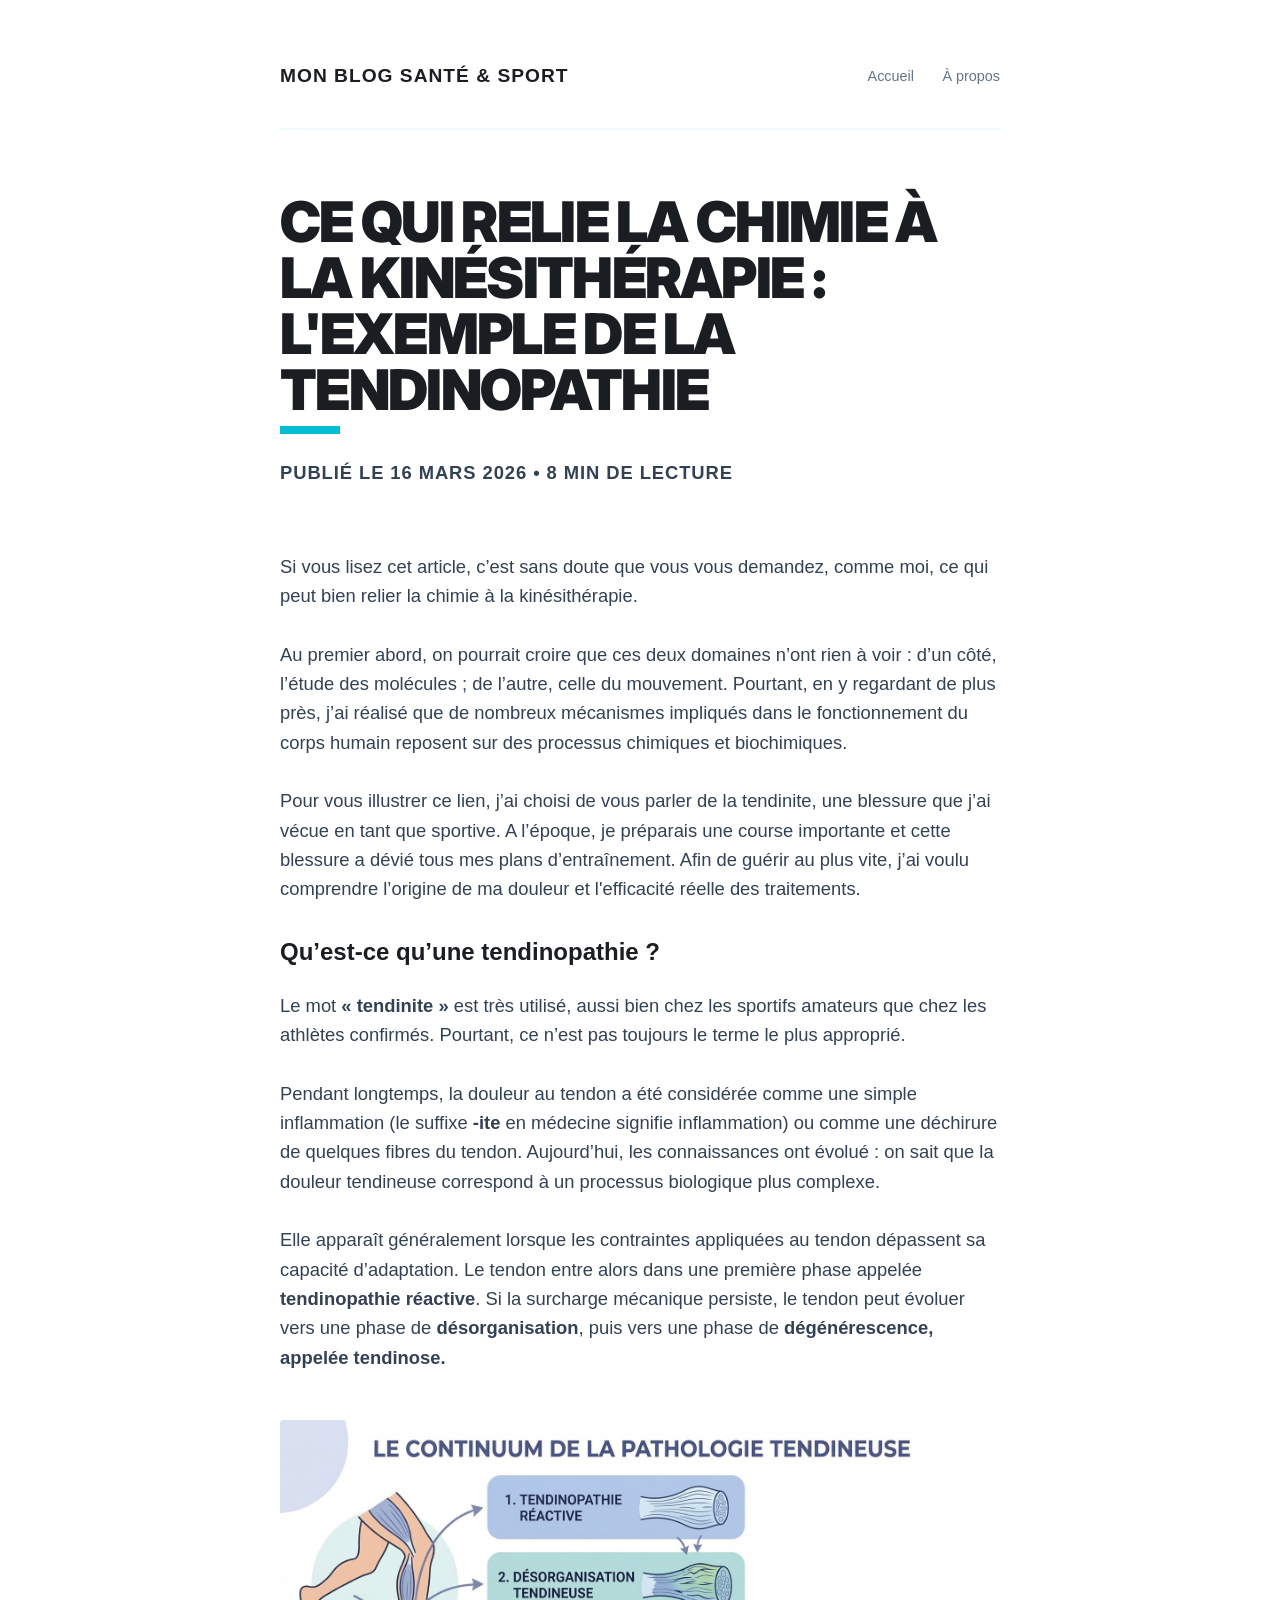
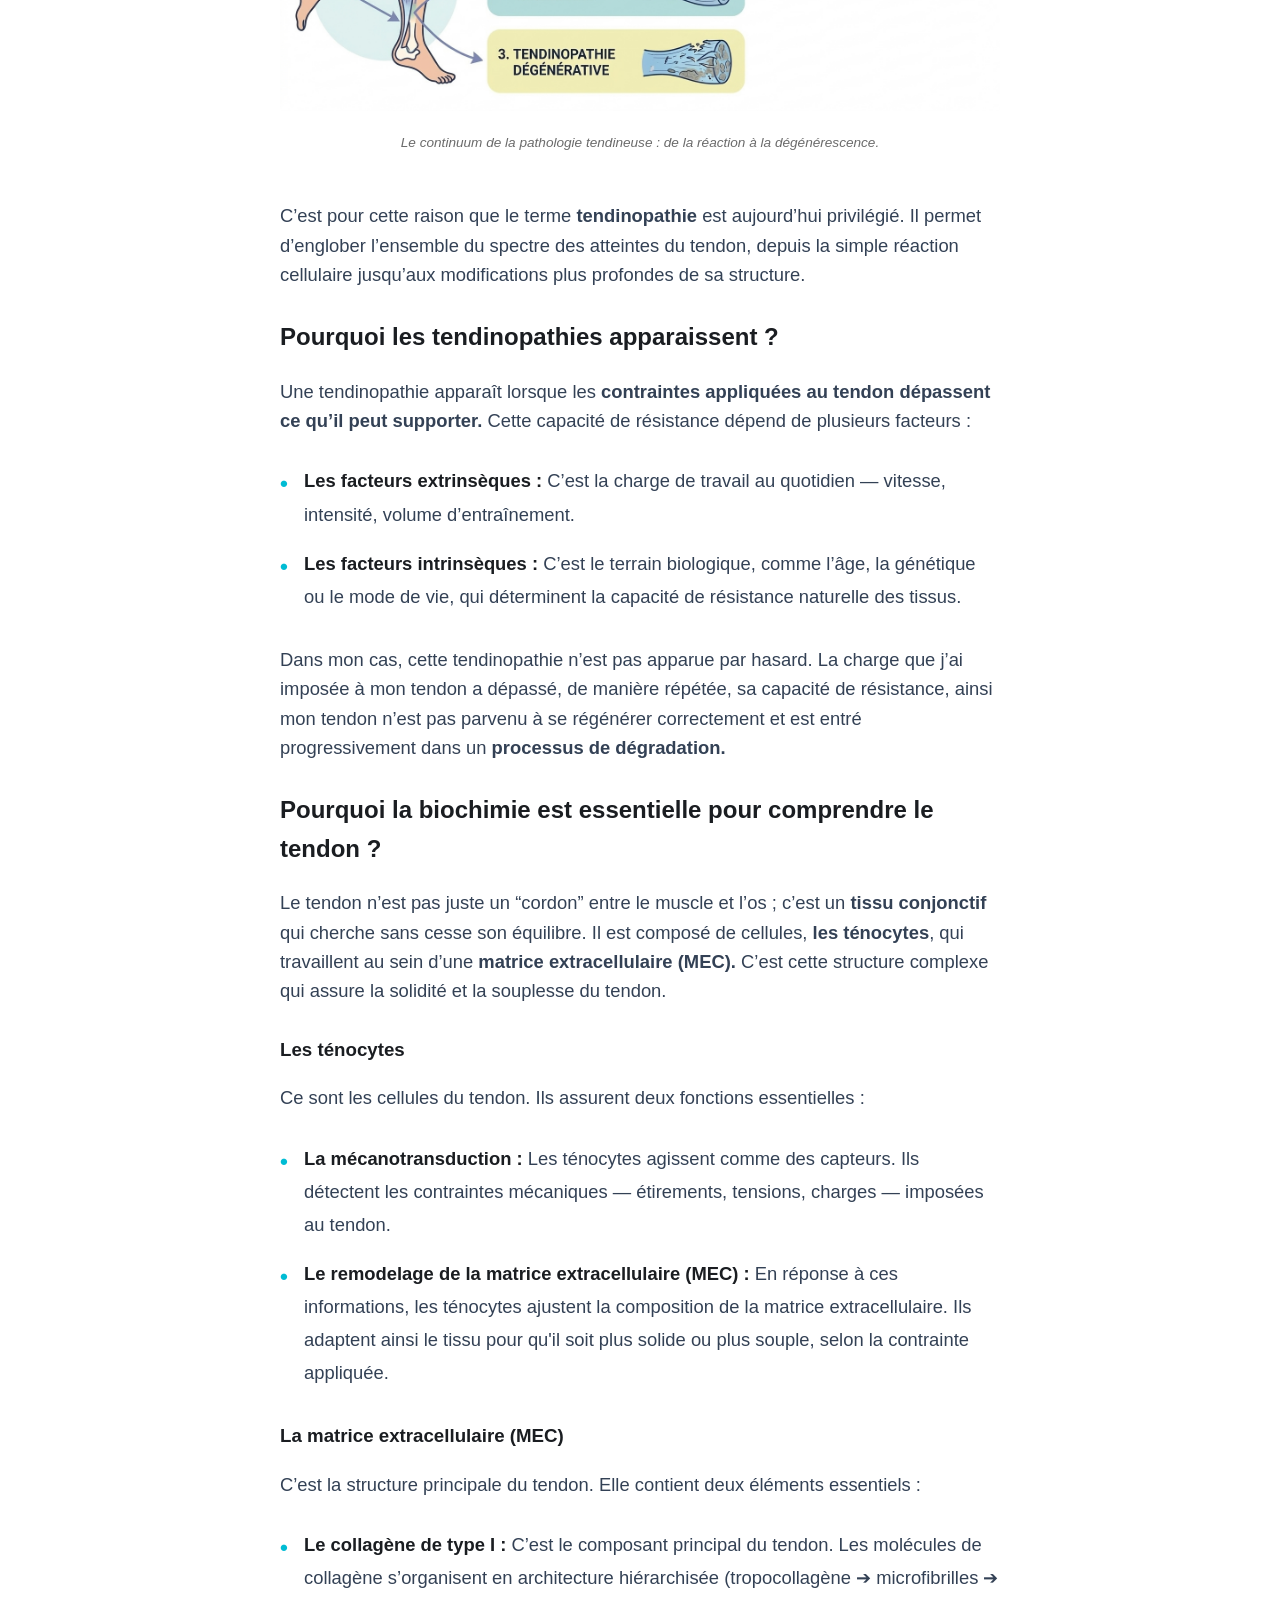
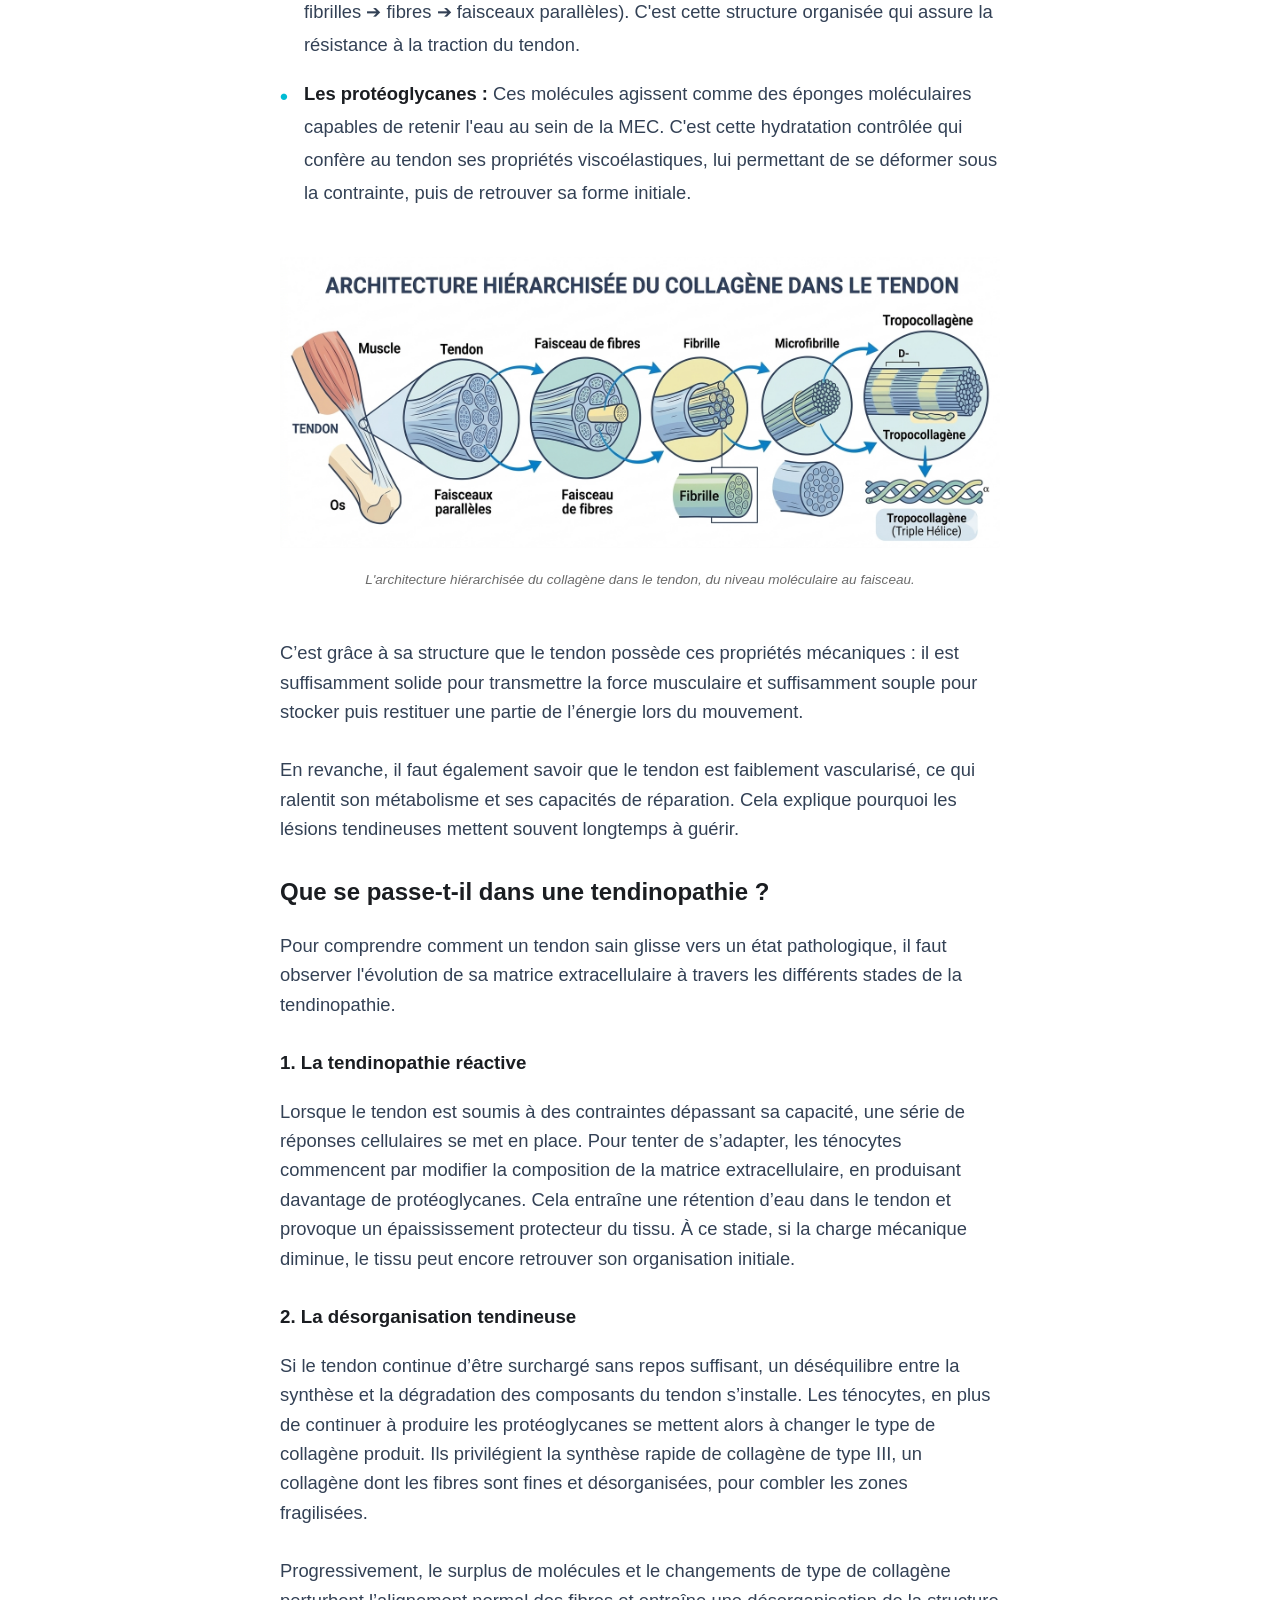
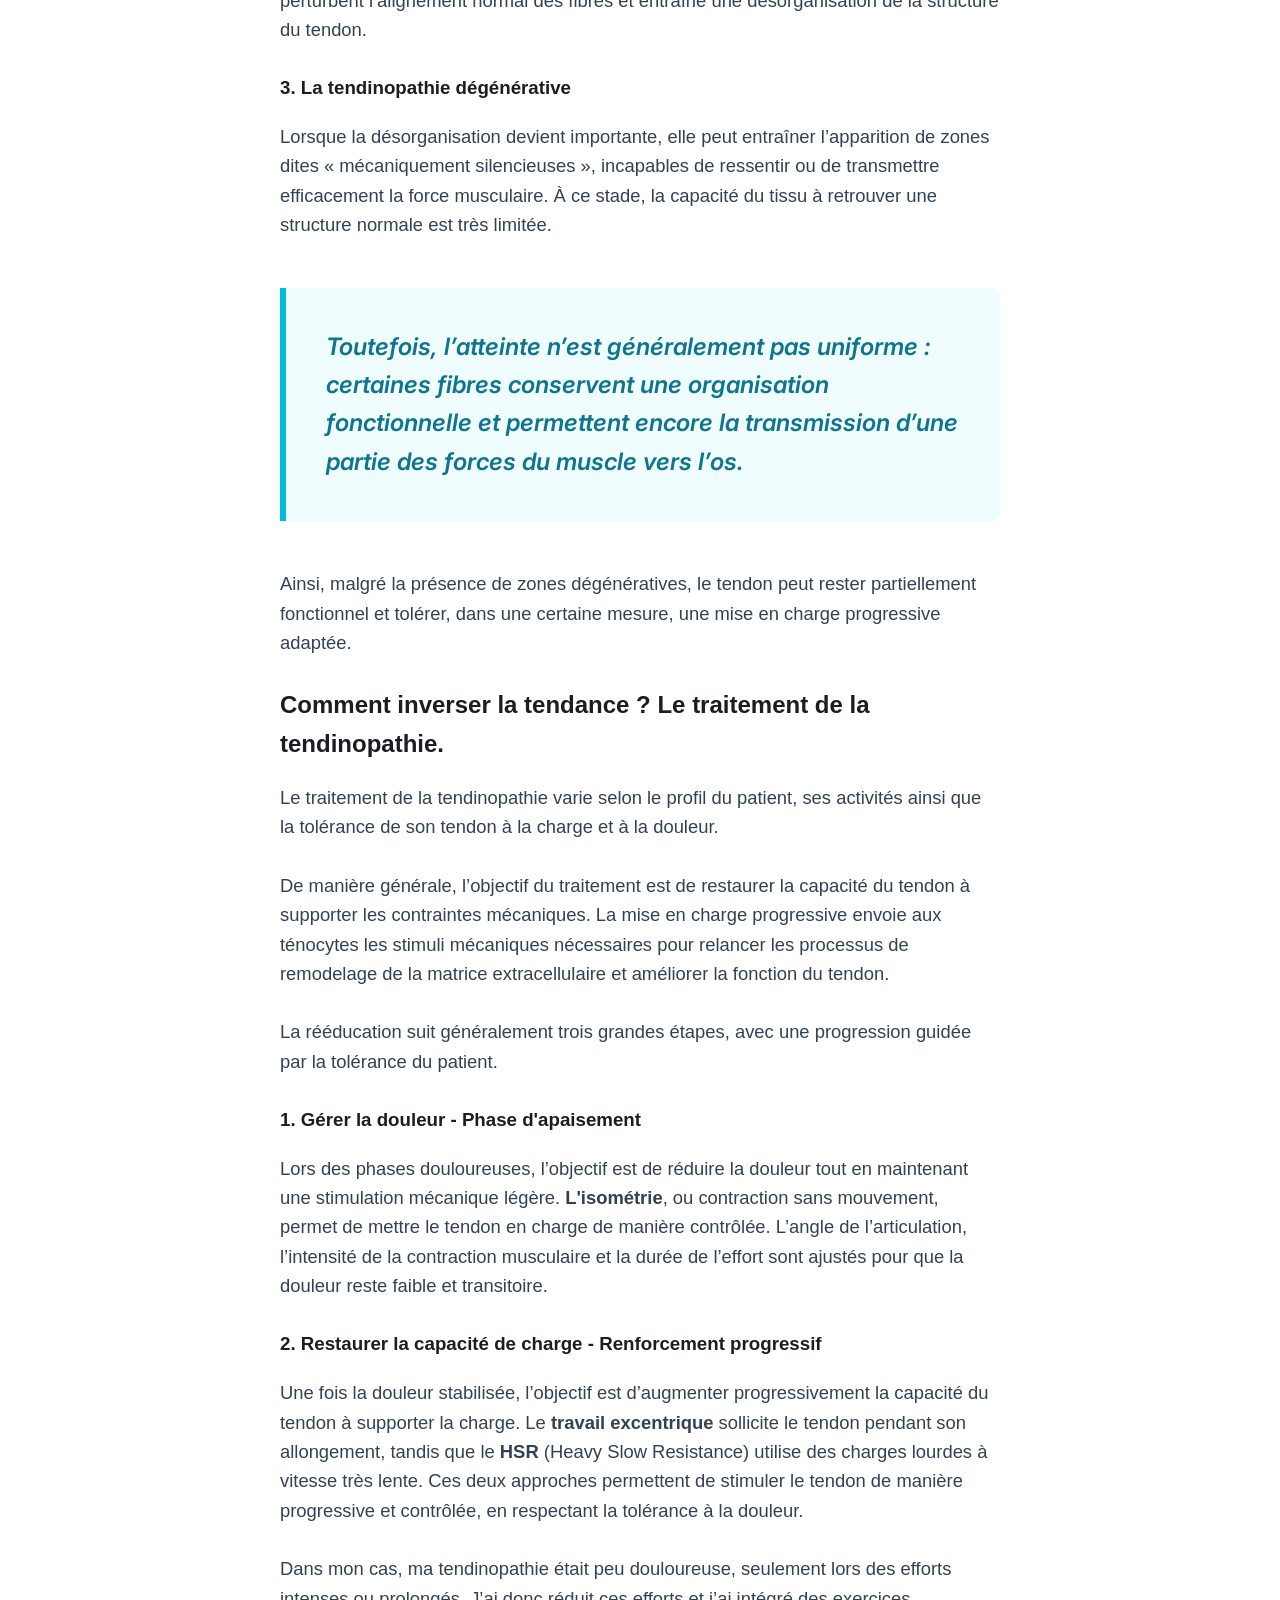
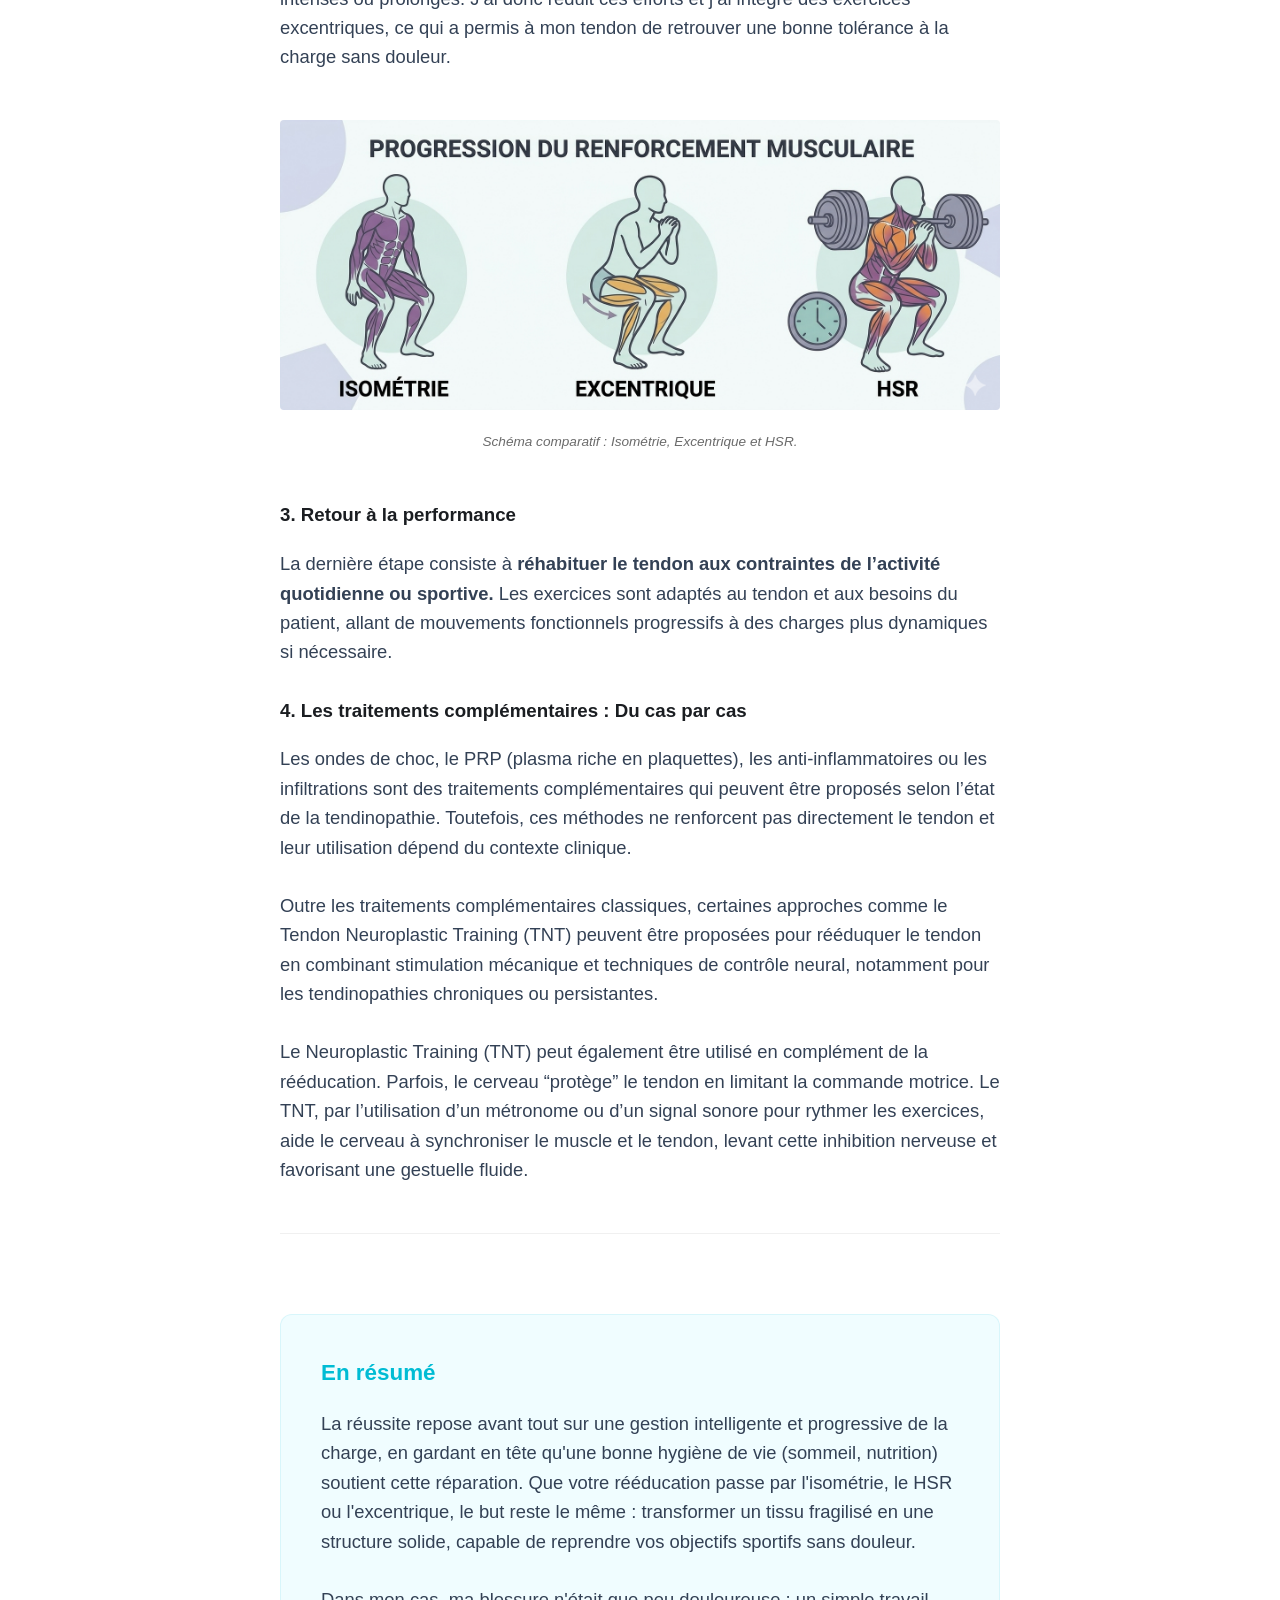
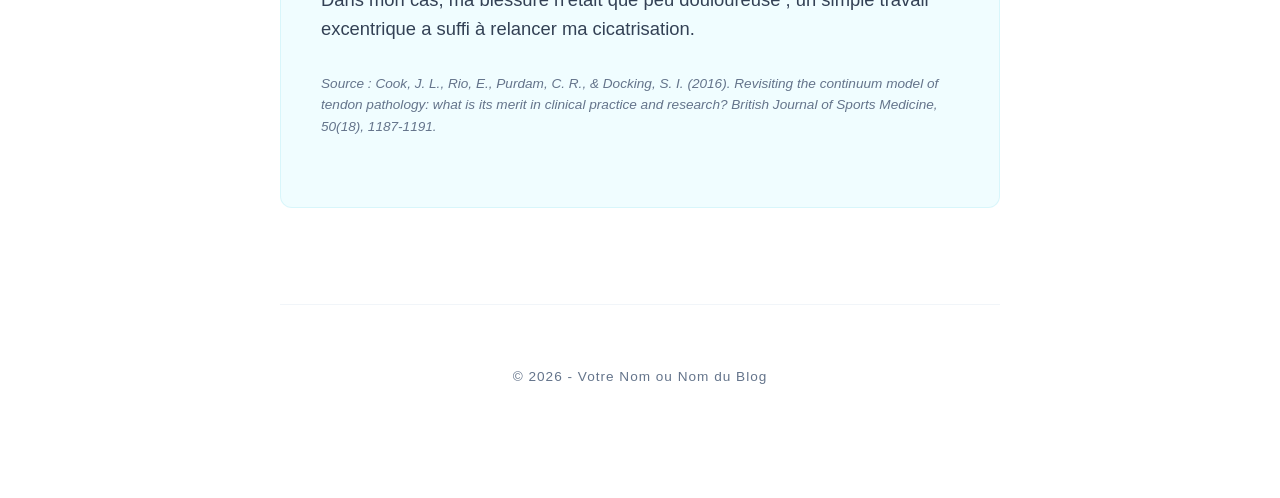
==== article-1.html @ 7544eedc "Add files via upload" ====
<!DOCTYPE html>
<html lang="fr">
<head>
    <link href="https://fonts.googleapis.com/css2?family=Oswald:wght@700&family=Inter:wght@400;700;900&display=swap" rel="stylesheet">
    <meta charset="UTF-8">
    <meta name="viewport" content="width=device-width, initial-scale=1.0">
    <title>Ce qui relie la chimie à la kinésithérapie : l'exemple de la tendinopathie</title>
    <link rel="stylesheet" href="style.css">
</head>
<body>

<div class="container">
    <header>
        <h1><a href="#">Mon Blog Santé & Sport</a></h1>
        <nav>
            <a href="#">Accueil</a>
            <a href="#">À propos</a>
        </nav>
    </header>

    <article class="article-content">
        <div class="post-preview" style="display: block; border: none; padding: 0;">
            <h1>Ce qui relie la chimie à la kinésithérapie : l'exemple de la tendinopathie</h1>
            <p class="post-meta" style="margin-top: 1rem;">Publié le 16 Mars 2026 • 8 min de lecture</p>
        </div>

        <p>Si vous lisez cet article, c’est sans doute que vous vous demandez, comme moi, ce qui peut bien relier la chimie à la kinésithérapie.</p>
        
        <p>Au premier abord, on pourrait croire que ces deux domaines n’ont rien à voir : d’un côté, l’étude des molécules ; de l’autre, celle du mouvement. Pourtant, en y regardant de plus près, j’ai réalisé que de nombreux mécanismes impliqués dans le fonctionnement du corps humain reposent sur des processus chimiques et biochimiques.</p>
        <p>Pour vous illustrer ce lien, j’ai choisi de vous parler de la tendinite, une blessure que j’ai vécue en tant que sportive. A l’époque, je préparais une course importante et cette blessure a dévié tous mes plans d’entraînement. Afin de guérir au plus vite, j’ai voulu comprendre l’origine de ma douleur et l'efficacité réelle des traitements.</p>

        <h2>Qu’est-ce qu’une tendinopathie ?</h2>
        
        <p>Le mot <b>« tendinite »</b> est très utilisé, aussi bien chez les sportifs amateurs que chez les athlètes confirmés. Pourtant, ce n’est pas toujours le terme le plus approprié.</p>
        
        <p>Pendant longtemps, la douleur au tendon a été considérée comme une simple inflammation (le suffixe <b>-ite</b> en médecine signifie inflammation) ou comme une déchirure de quelques fibres du tendon. Aujourd’hui, les connaissances ont évolué : on sait que la douleur tendineuse correspond à un processus biologique plus complexe.</p>
        
        <p>Elle apparaît généralement lorsque les contraintes appliquées au tendon dépassent sa capacité d’adaptation. Le tendon entre alors dans une première phase appelée <b>tendinopathie réactive</b>. Si la surcharge mécanique persiste, le tendon peut évoluer vers une phase de <b>désorganisation</b>, puis vers une phase de <b>dégénérescence, appelée tendinose.</b></p>
        
        <figure style="margin: 3rem 0; text-align: center;">
            <figure style="margin: 3rem 0; text-align: center;">
                <img src="image_1.png" alt="Le continuum de la pathologie tendineuse" style="width: 100%; max-width: 800px; height: auto; border-radius: 4px;">
                <figcaption style="font-size: 0.85rem; color: #6B6B6B; margin-top: 0.8rem; font-style: italic;">
                    Le continuum de la pathologie tendineuse : de la réaction à la dégénérescence.
                </figcaption>
            </figure>
        </figure>

        <p>C’est pour cette raison que le terme <b>tendinopathie</b> est aujourd’hui privilégié. Il permet d’englober l’ensemble du spectre des atteintes du tendon, depuis la simple réaction cellulaire jusqu’aux modifications plus profondes de sa structure.</p>

        <h2>Pourquoi les tendinopathies apparaissent ?</h2>
        
        <p>Une tendinopathie apparaît lorsque les <b>contraintes appliquées au tendon dépassent ce qu’il peut supporter.</b> Cette capacité de résistance dépend de plusieurs facteurs :</p>

        <ul>
            <li><strong>Les facteurs extrinsèques :</strong> C’est la charge de travail au quotidien — vitesse, intensité, volume d’entraînement.</li>
            <li><strong>Les facteurs intrinsèques :</strong> C’est le terrain biologique, comme l’âge, la génétique ou le mode de vie, qui déterminent la capacité de résistance naturelle des tissus.</li>
        </ul>

        <p>Dans mon cas, cette tendinopathie n’est pas apparue par hasard. La charge que j’ai imposée à mon tendon a dépassé, de manière répétée, sa capacité de résistance, ainsi mon tendon n’est pas parvenu à se régénérer correctement et est entré progressivement dans un <b>processus de dégradation.</b></p>

        <h2>Pourquoi la biochimie est essentielle pour comprendre le tendon ?</h2>
        
        <p>Le tendon n’est pas juste un “cordon” entre le muscle et l’os ; c’est un <b>tissu conjonctif</b> qui cherche sans cesse son équilibre. Il est composé de cellules, <b>les ténocytes</b>, qui travaillent au sein d’une <b>matrice extracellulaire (MEC).</b> C’est cette structure complexe qui assure la solidité et la souplesse du tendon.</p>

        <h3>Les ténocytes</h3>
        <p>Ce sont les cellules du tendon. Ils assurent deux fonctions essentielles :</p>
        <ul>
            <li><strong>La mécanotransduction :</strong> Les ténocytes agissent comme des capteurs. Ils détectent les contraintes mécaniques — étirements, tensions, charges — imposées au tendon.</li>
            <li><strong>Le remodelage de la matrice extracellulaire (MEC) :</strong> En réponse à ces informations, les ténocytes ajustent la composition de la matrice extracellulaire. Ils adaptent ainsi le tissu pour qu'il soit plus solide ou plus souple, selon la contrainte appliquée.</li>
        </ul>

        <h3>La matrice extracellulaire (MEC)</h3>
        <p>C’est la structure principale du tendon. Elle contient deux éléments essentiels :</p>

        <ul>
            <li><strong>Le collagène de type I :</strong> C’est le composant principal du tendon. Les molécules de collagène s’organisent en architecture hiérarchisée (tropocollagène ➔ microfibrilles ➔ fibrilles ➔ fibres ➔ faisceaux parallèles). C'est cette structure organisée qui assure la résistance à la traction du tendon.</li>
            <li><strong>Les protéoglycanes :</strong> Ces molécules agissent comme des éponges moléculaires capables de retenir l'eau au sein de la MEC. C'est cette hydratation contrôlée qui confère au tendon ses propriétés viscoélastiques, lui permettant de se déformer sous la contrainte, puis de retrouver sa forme initiale.</li>
        </ul>

        <figure style="margin: 3rem 0; text-align: center;">
            <img src="image_2.png" alt="Architecture hiérarchisée du collagène dans le tendon" style="width: 100%; max-width: 800px; height: auto; border-radius: 4px;">
            <figcaption style="font-size: 0.85rem; color: #6B6B6B; margin-top: 0.8rem; font-style: italic;">
                L'architecture hiérarchisée du collagène dans le tendon, du niveau moléculaire au faisceau.
            </figcaption>
        </figure>

        <p>C’est grâce à sa structure que le tendon possède ces propriétés mécaniques : il est suffisamment solide pour transmettre la force musculaire et suffisamment souple pour stocker puis restituer une partie de l’énergie lors du mouvement.</p>
        <p>En revanche, il faut également savoir que le tendon est faiblement vascularisé, ce qui ralentit son métabolisme et ses capacités de réparation. Cela explique pourquoi les lésions tendineuses mettent souvent longtemps à guérir.</p>

        <h2>Que se passe-t-il dans une tendinopathie ?</h2>
        
        <p>Pour comprendre comment un tendon sain glisse vers un état pathologique, il faut observer l'évolution de sa matrice extracellulaire à travers les différents stades de la tendinopathie.</p>

        <h3>1. La tendinopathie réactive</h3>
        <p>Lorsque le tendon est soumis à des contraintes dépassant sa capacité, une série de réponses cellulaires se met en place. Pour tenter de s’adapter, les ténocytes commencent par modifier la composition de la matrice extracellulaire, en produisant davantage de protéoglycanes. Cela entraîne une rétention d’eau dans le tendon et provoque un épaississement protecteur du tissu. À ce stade, si la charge mécanique diminue, le tissu peut encore retrouver son organisation initiale.</p>

        <h3>2. La désorganisation tendineuse</h3>
        <p>Si le tendon continue d’être surchargé sans repos suffisant, un déséquilibre entre la synthèse et la dégradation des composants du tendon s’installe. Les ténocytes, en plus de continuer à produire les protéoglycanes se mettent alors à changer le type de collagène produit. Ils privilégient la synthèse rapide de collagène de type III, un collagène dont les fibres sont fines et désorganisées, pour combler les zones fragilisées.</p>
        <p>Progressivement, le surplus de molécules et le changements de type de collagène perturbent l’alignement normal des fibres et entraîne une désorganisation de la structure du tendon.</p>

        <h3>3. La tendinopathie dégénérative</h3>
        <p>Lorsque la désorganisation devient importante, elle peut entraîner l’apparition de zones dites « mécaniquement silencieuses », incapables de ressentir ou de transmettre efficacement la force musculaire. À ce stade, la capacité du tissu à retrouver une structure normale est très limitée.</p>
        
        <blockquote>
            Toutefois, l’atteinte n’est généralement pas uniforme : certaines fibres conservent une organisation fonctionnelle et permettent encore la transmission d’une partie des forces du muscle vers l’os.
        </blockquote>
        
        <p>Ainsi, malgré la présence de zones dégénératives, le tendon peut rester partiellement fonctionnel et tolérer, dans une certaine mesure, une mise en charge progressive adaptée.</p>

        <h2>Comment inverser la tendance ? Le traitement de la tendinopathie.</h2>
        
        <p>Le traitement de la tendinopathie varie selon le profil du patient, ses activités ainsi que la tolérance de son tendon à la charge et à la douleur.</p>
        <p>De manière générale, l’objectif du traitement est de restaurer la capacité du tendon à supporter les contraintes mécaniques. La mise en charge progressive envoie aux ténocytes les stimuli mécaniques nécessaires pour relancer les processus de remodelage de la matrice extracellulaire et améliorer la fonction du tendon.</p>
        <p>La rééducation suit généralement trois grandes étapes, avec une progression guidée par la tolérance du patient.</p>

        <h3>1. Gérer la douleur - Phase d'apaisement</h3>
        <p>Lors des phases douloureuses, l’objectif est de réduire la douleur tout en maintenant une stimulation mécanique légère. <b>L'isométrie</b>, ou contraction sans mouvement, permet de mettre le tendon en charge de manière contrôlée. L’angle de l’articulation, l’intensité de la contraction musculaire et la durée de l’effort sont ajustés pour que la douleur reste faible et transitoire.</p>

        <h3>2. Restaurer la capacité de charge - Renforcement progressif</h3>
        <p>Une fois la douleur stabilisée, l’objectif est d’augmenter progressivement la capacité du tendon à supporter la charge. Le <b>travail excentrique</b> sollicite le tendon pendant son allongement, tandis que le <b>HSR</b> (Heavy Slow Resistance) utilise des charges lourdes à vitesse très lente. Ces deux approches permettent de stimuler le tendon de manière progressive et contrôlée, en respectant la tolérance à la douleur.</p>
        
        <p>Dans mon cas, ma tendinopathie était peu douloureuse, seulement lors des efforts intenses ou prolongés. J’ai donc réduit ces efforts et j’ai intégré des exercices excentriques, ce qui a permis à mon tendon de retrouver une bonne tolérance à la charge sans douleur.</p>


        <figure style="margin: 3rem 0; text-align: center;">
            <img src="image_3.png" alt="Schéma comparatif : Isométrie, Excentrique et HSR" style="width: 100%; max-width: 800px; height: auto; border-radius: 4px;">
            <figcaption style="font-size: 0.85rem; color: #6B6B6B; margin-top: 0.8rem; font-style: italic;">
                Schéma comparatif : Isométrie, Excentrique et HSR.
            </figcaption>
        </figure>


        <h3>3. Retour à la performance</h3>
        <p>La dernière étape consiste à <b>réhabituer le tendon aux contraintes de l’activité quotidienne ou sportive.</b> Les exercices sont adaptés au tendon et aux besoins du patient, allant de mouvements fonctionnels progressifs à des charges plus dynamiques si nécessaire.</p>

        <h3>4. Les traitements complémentaires : Du cas par cas</h3>
        <p>Les ondes de choc, le PRP (plasma riche en plaquettes), les anti-inflammatoires ou les infiltrations sont des traitements complémentaires qui peuvent être proposés selon l’état de la tendinopathie. Toutefois, ces méthodes ne renforcent pas directement le tendon et leur utilisation dépend du contexte clinique.</p>
        
        <p>Outre les traitements complémentaires classiques, certaines approches comme le Tendon Neuroplastic Training (TNT) peuvent être proposées pour rééduquer le tendon en combinant stimulation mécanique et techniques de contrôle neural, notamment pour les tendinopathies chroniques ou persistantes.</p>
        
        <p>Le Neuroplastic Training (TNT) peut également être utilisé en complément de la rééducation. Parfois, le cerveau “protège” le tendon en limitant la commande motrice. Le TNT, par l’utilisation d’un métronome ou d’un signal sonore pour rythmer les exercices, aide le cerveau à synchroniser le muscle et le tendon, levant cette inhibition nerveuse et favorisant une gestuelle fluide.</p>

        <hr style="border: 0; border-top: 1px solid #f0f0f0; margin: 3rem 0;">

        <section class="about-section">
            <h2>En résumé</h2>
            <p>La réussite repose avant tout sur une gestion intelligente et progressive de la charge, en gardant en tête qu'une bonne hygiène de vie (sommeil, nutrition) soutient cette réparation. Que votre rééducation passe par l'isométrie, le HSR ou l'excentrique, le but reste le même : transformer un tissu fragilisé en une structure solide, capable de reprendre vos objectifs sportifs sans douleur.</p>
            <p>Dans mon cas, ma blessure n'était que peu douloureuse ; un simple travail excentrique a suffi à relancer ma cicatrisation.</p>
            
            <p style="font-size: 0.85rem; color: var(--meta-color); margin-top: 1.5rem;">
                <em>Source : Cook, J. L., Rio, E., Purdam, C. R., & Docking, S. I. (2016). Revisiting the continuum model of tendon pathology: what is its merit in clinical practice and research? British Journal of Sports Medicine, 50(18), 1187-1191.</em>
            </p>
        </section>
    </article>

    <footer>
        <p>© 2026 - Votre Nom ou Nom du Blog</p>
    </footer>
</div>

</body>
</html>
---- style.css ----
/* MODERN DIGITAL STYLE - INSPIRED BY NUTRI'GUIDE */
:root {
    --text-color: #1a1d21;      /* Noir plus profond */
    --meta-color: #64748b;      /* Gris bleuté moderne */
    --bg-color: #ffffff;
    --accent-blue: #00bcd4;     /* Le bleu cyan dynamique de l'image */
    --pale-blue: #f0fdff;       /* Fond très léger pour les blocs */
    --link-color: #0097a7;
    /* Fontes modernes et dynamiques */
    --font-heading: 'Inter', -apple-system, BlinkMacSystemFont, "Segoe UI", sans-serif;
    --font-body: -apple-system, BlinkMacSystemFont, "Segoe UI", Roboto, Helvetica, Arial, sans-serif;
}

body {
    font-family: var(--font-body);
    color: var(--text-color);
    background-color: var(--bg-color);
    line-height: 1.6;
    margin: 0;
    padding: 0;
    -webkit-font-smoothing: antialiased; /* Rendu plus net */
}

/* Conteneur principal */
.container {
    max-width: 720px; 
    margin: 0 auto;
    padding: 3rem 1.5rem;
}

header {
    display: flex;
    justify-content: space-between;
    align-items: center;
    border-bottom: 2px solid var(--pale-blue);
    padding-bottom: 1.5rem;
    margin-bottom: 4rem;
}

.article-content h1 {
    font-family: var(--font-impact);
    font-size: 4rem;           /* Très grand */
    text-transform: uppercase; /* Toujours en majuscules pour l'impact */
    line-height: 0.9;          /* Lettres très serrées verticalement */
    letter-spacing: -0.03em;   /* Lettres serrées horizontalement */
    margin-bottom: 1.5rem;
    color: var(--text-color);
    /* Petit effet de design : une barre bleue fine sous le titre */
    position: relative;
    padding-bottom: 1rem;
}

.article-content h1::after {
    content: "";
    position: absolute;
    bottom: 0;
    left: 0;
    width: 60px;
    height: 8px;
    background-color: var(--accent-blue);
}

header h1 {
    font-size: 1.2rem;
    font-weight: 800;
    text-transform: uppercase;
    letter-spacing: 1px;
}

header h1 a {
    text-decoration: none;
    color: var(--text-color);
}

nav a {
    text-decoration: none;
    color: var(--meta-color);
    margin-left: 1.5rem;
    font-size: 0.9rem;
    font-weight: 500;
    transition: color 0.2s;
}

nav a:hover {
    color: var(--accent-blue);
}

/* Flux d'articles (Accueil) */
.post-preview {
    margin-bottom: 4rem;
    border-bottom: 1px solid #f1f5f9;
    padding-bottom: 2rem;
}

.post-meta {
    font-size: 0.8rem;
    font-weight: 600;
    text-transform: uppercase;
    letter-spacing: 0.05em;
    color: var(--accent-blue); /* Date et catégorie en bleu */
    margin-bottom: 0.5rem;
}

.post-preview h2 {
    font-family: var(--font-heading);
    font-size: 2.2rem;
    font-weight: 900; /* Style Impact/Bold */
    line-height: 1.1;
    margin: 0 0 1rem 0;
    letter-spacing: -0.03em;
}

.post-preview a {
    text-decoration: none;
    color: var(--text-color);
    transition: color 0.2s;
}

.post-preview a:hover {
    color: var(--accent-blue);
}

.post-preview p {
    color: var(--meta-color);
    font-size: 1.1rem;
    margin-top: 0;
}

/* Page Article */
.article-content h1 {
    font-family: var(--font-heading);
    font-size: 3.5rem; /* Très gros pour l'impact */
    font-weight: 900;
    line-height: 1;
    margin-bottom: 1.5rem;
    color: var(--text-color);
}



.article-content p {
    font-size: 1.15rem;
    margin-bottom: 1.8rem;
    color: #334155;
}

/* Citations stylisées (Blockquote) */
.article-content blockquote {
    background-color: var(--pale-blue);
    border-left: 6px solid var(--accent-blue);
    padding: 2.5rem;
    margin: 3rem 0;
    font-family: var(--font-heading);
    font-style: italic;
    font-size: 1.5rem;
    font-weight: 600;
    color: #0e7490; /* Bleu plus sombre pour le texte de citation */
    border-radius: 0 8px 8px 0;
}

.article-content blockquote strong {
    display: block;
    margin-top: 1rem;
    font-size: 1rem;
    font-style: normal;
    color: var(--accent-blue);
    text-transform: uppercase;
}

/* Section À propos */
.about-section {
    background-color: var(--pale-blue);
    padding: 2.5rem;
    border-radius: 12px;
    margin-top: 5rem;
    border: 1px solid rgba(0, 188, 212, 0.1);
}

.about-section h2 {
    margin-top: 0;
    font-size: 1.4rem;
    font-weight: 800;
    color: var(--accent-blue);
}

footer {
    text-align: center;
    margin-top: 6rem;
    padding: 3rem 0;
    border-top: 1px solid #f1f5f9;
    color: var(--meta-color);
    font-size: 0.85rem;
    letter-spacing: 1px;
}


/* Uniformisation des listes */
.article-content ul {
    list-style: none; /* On enlève les puces noires basiques */
    padding-left: 0;
    margin-bottom: 2rem;
}

.article-content li {
    font-size: 1.15rem; /* Exactement la même taille que tes paragraphes */
    line-height: 1.8;   /* Un espacement généreux pour la lisibilité */
    color: #334155;     /* La même couleur que tes paragraphes */
    margin-bottom: 1rem;
    position: relative;
    padding-left: 1.5rem;
}

/* On ajoute une puce personnalisée en bleu cyan pour le dynamisme */
.article-content li::before {
    content: "•";
    color: var(--accent-blue);
    font-weight: bold;
    display: inline-block;
    width: 1rem;
    margin-left: -1.5rem;
    position: absolute;
    font-size: 1.4rem; /* La puce est un peu plus grosse pour l'aspect design */
}

/* Style spécifique pour les titres en gras dans la liste */
.article-content li strong {
    color: var(--text-color);
    font-weight: 700;
}
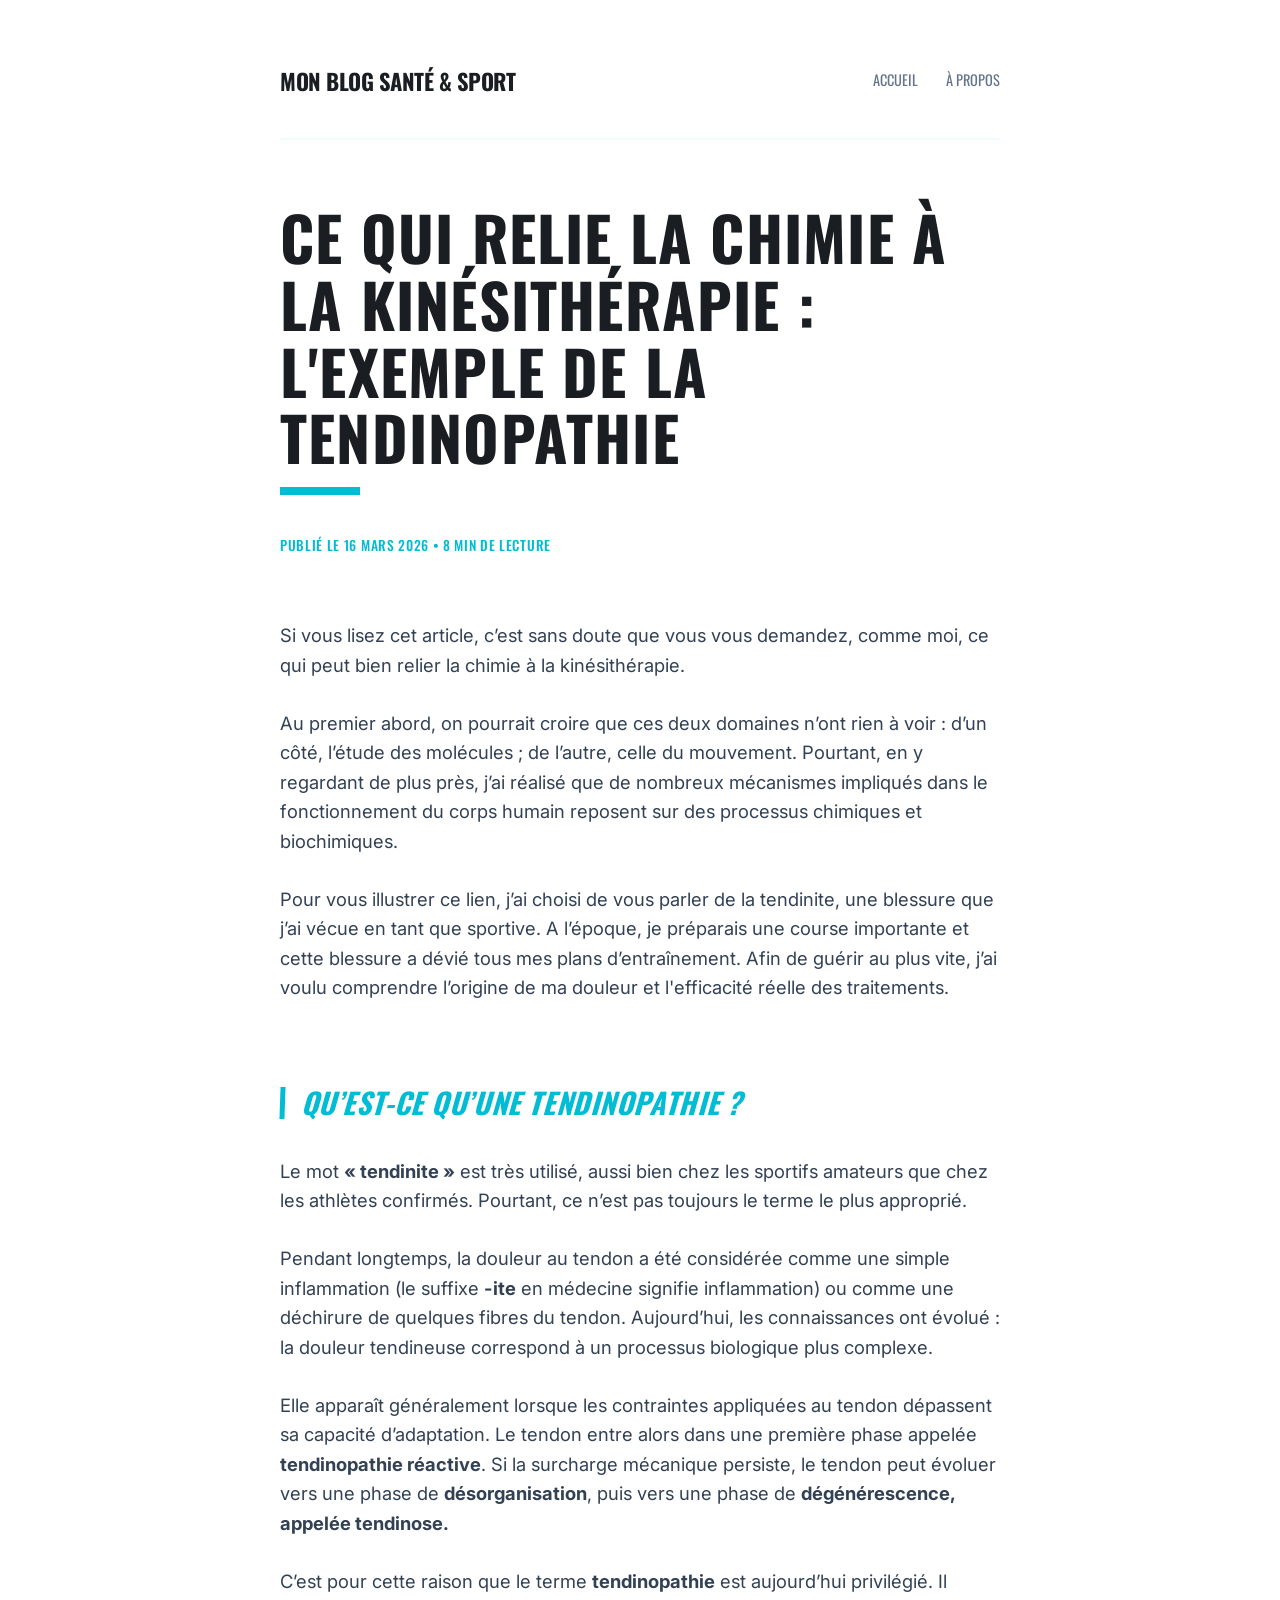
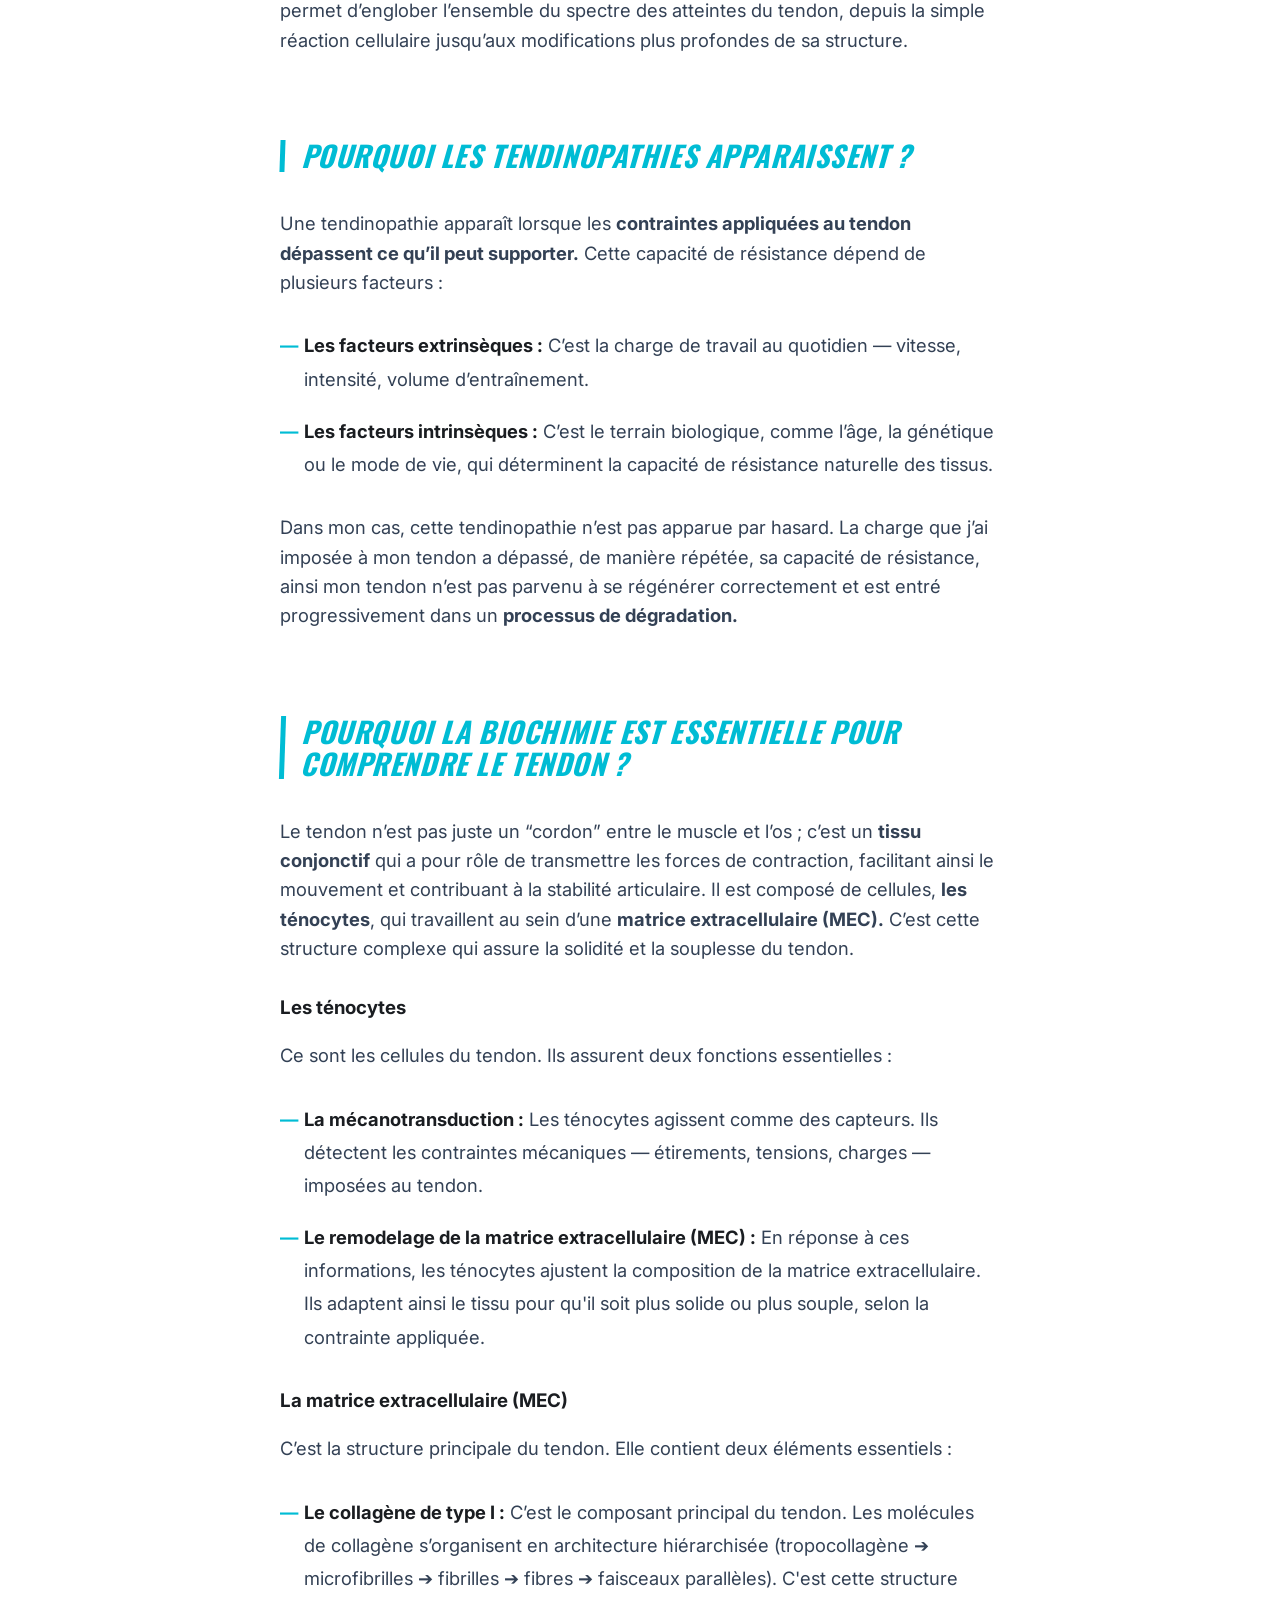
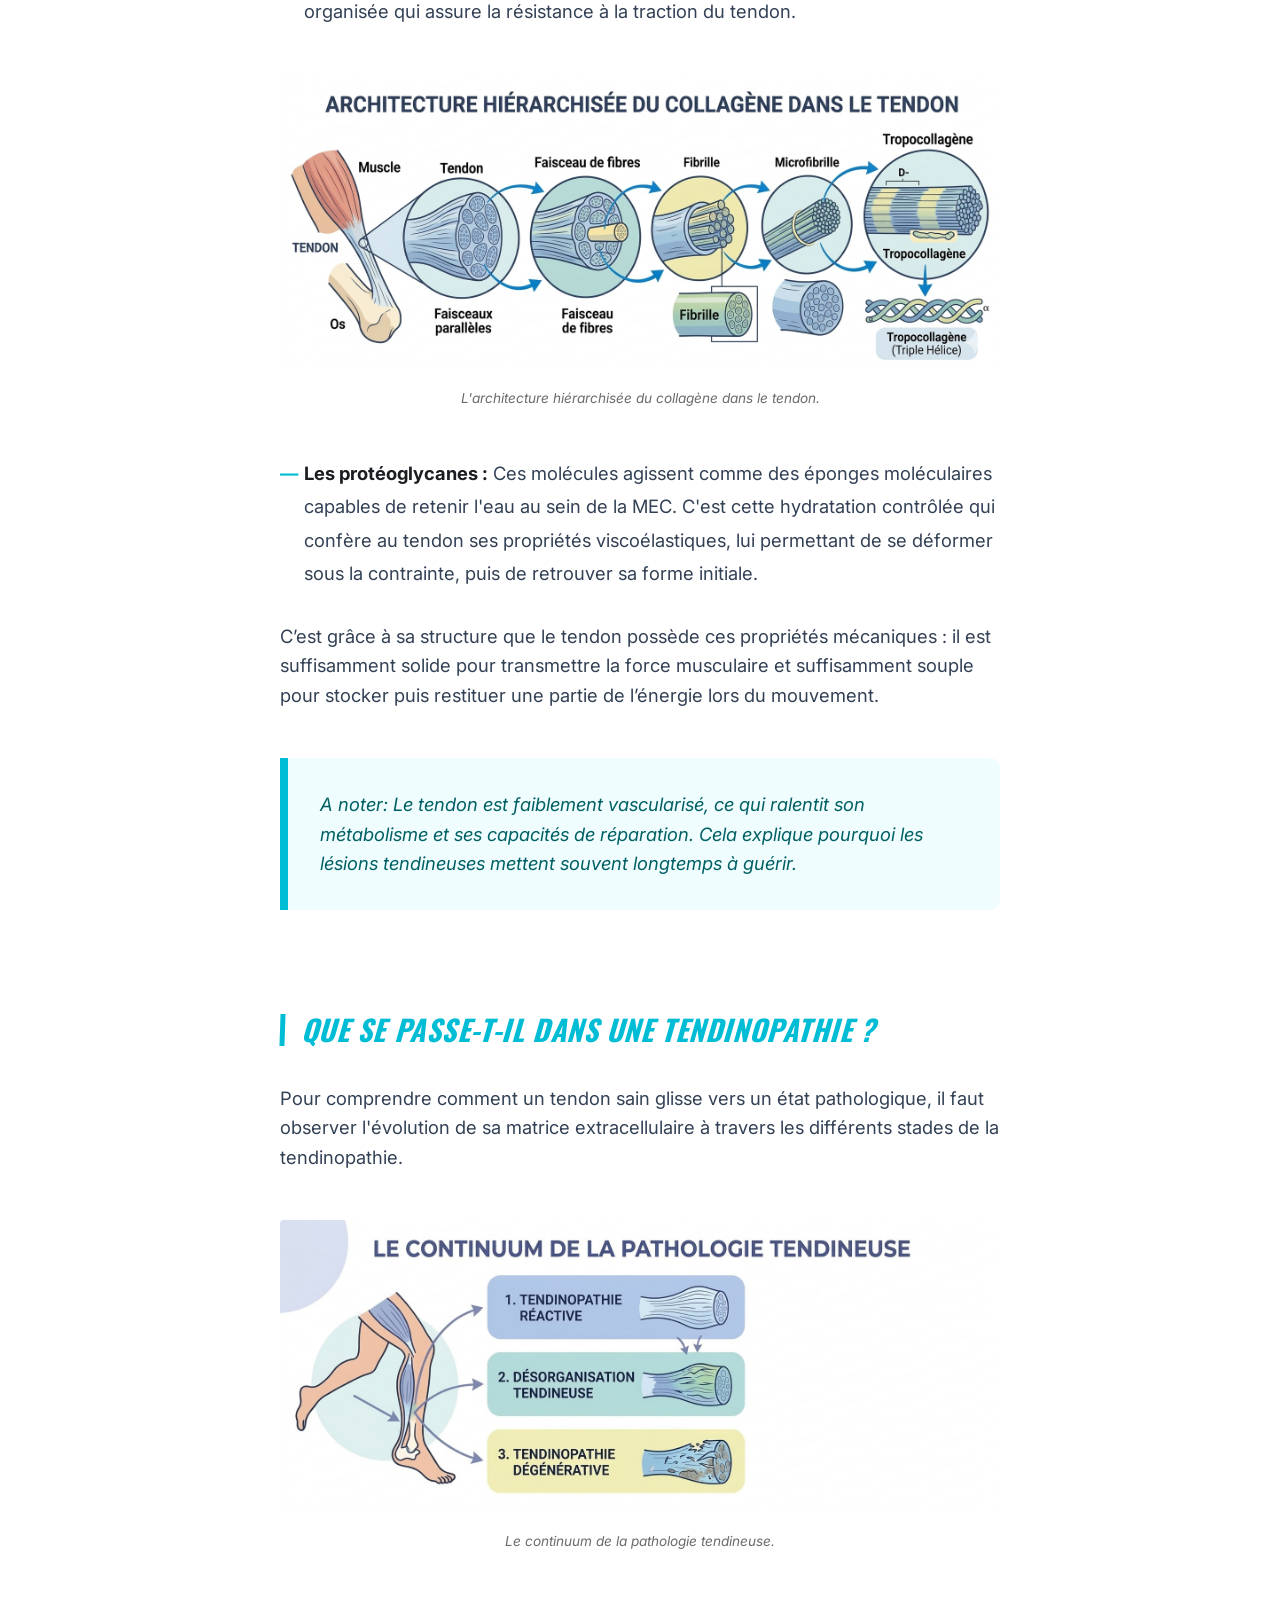
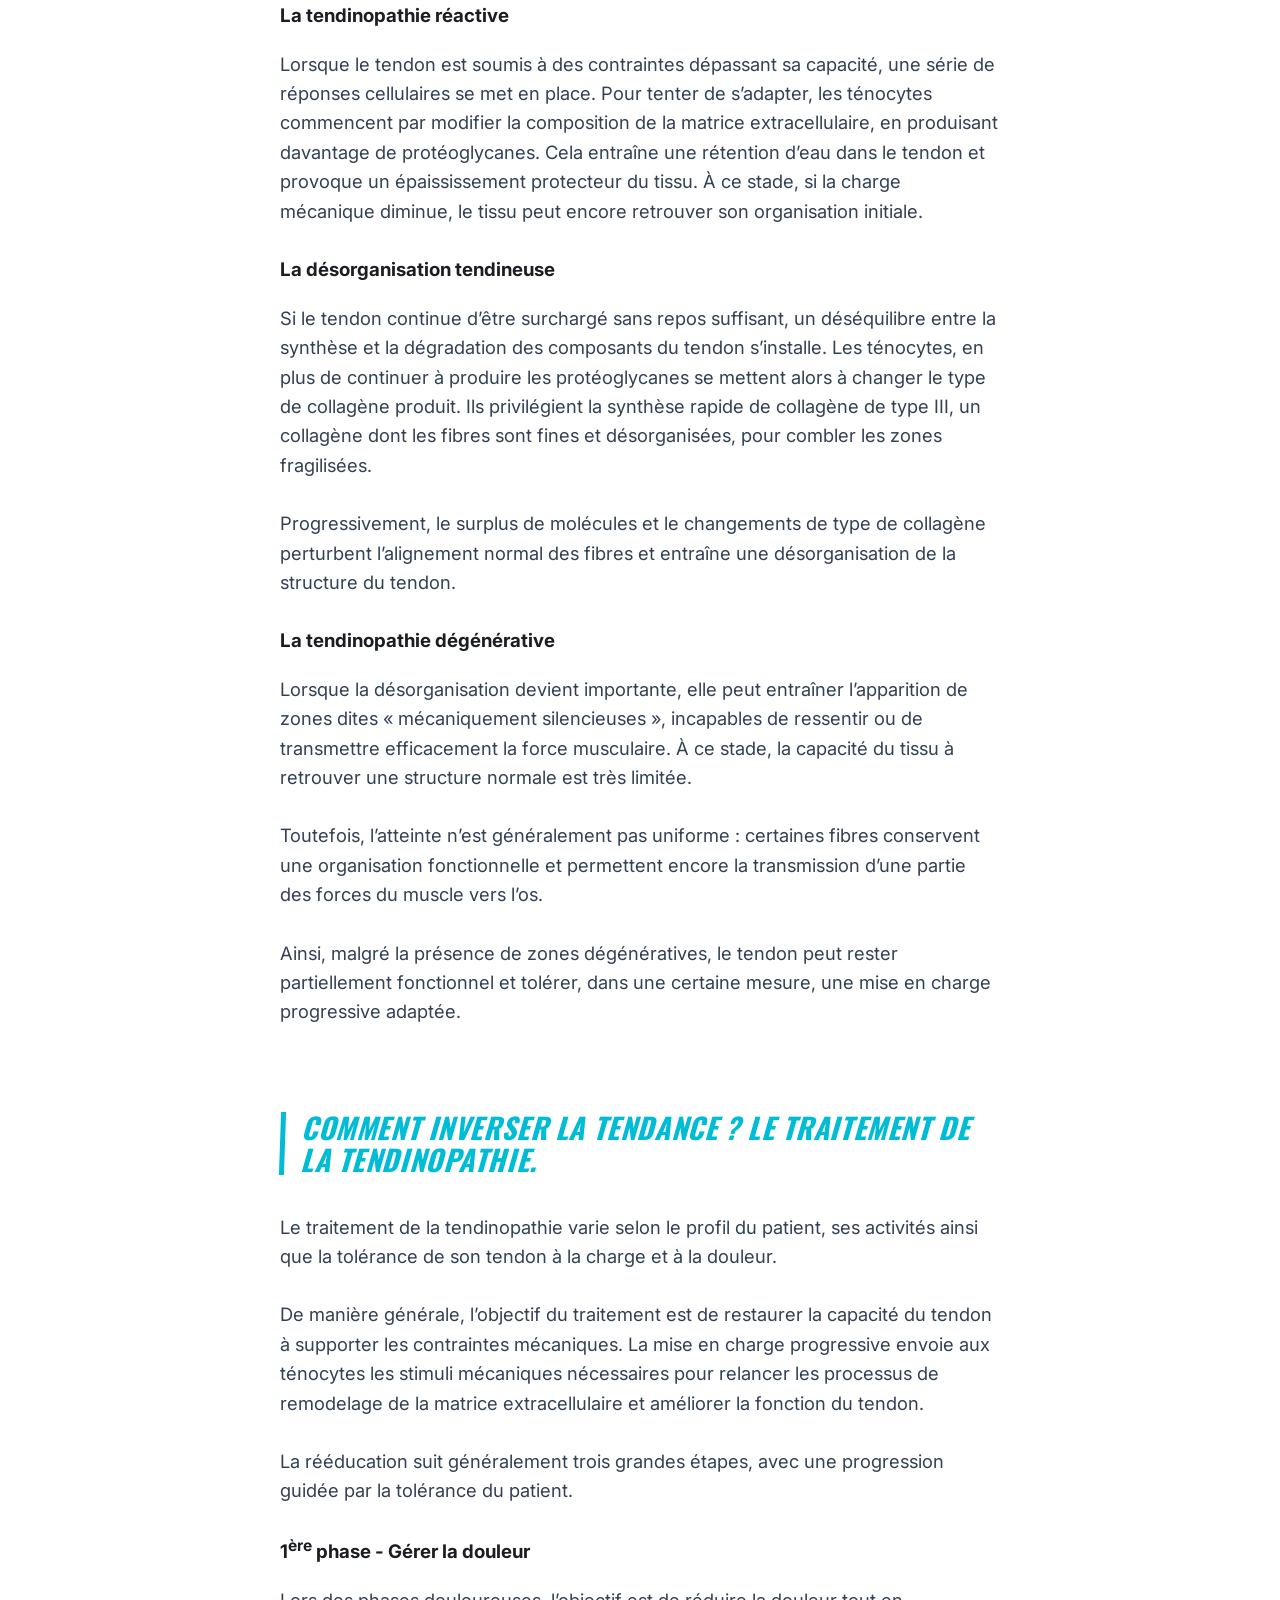
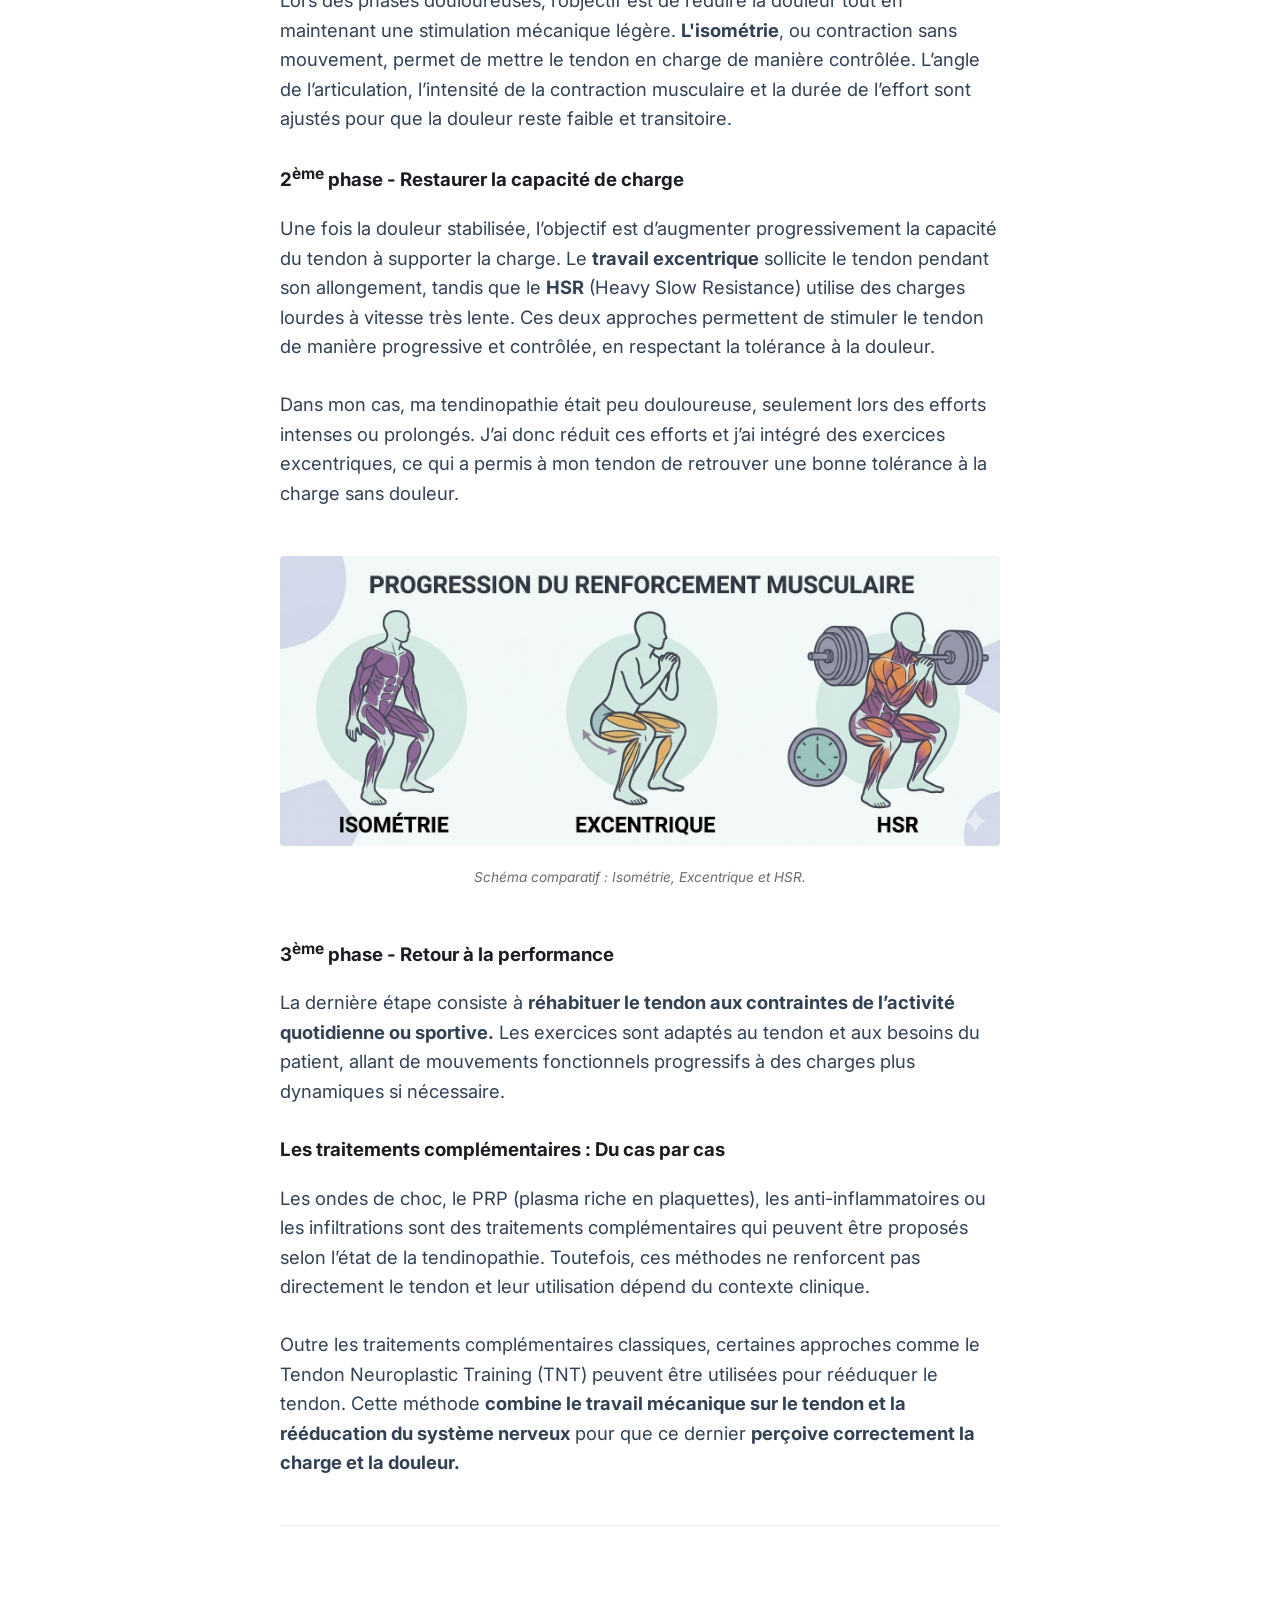
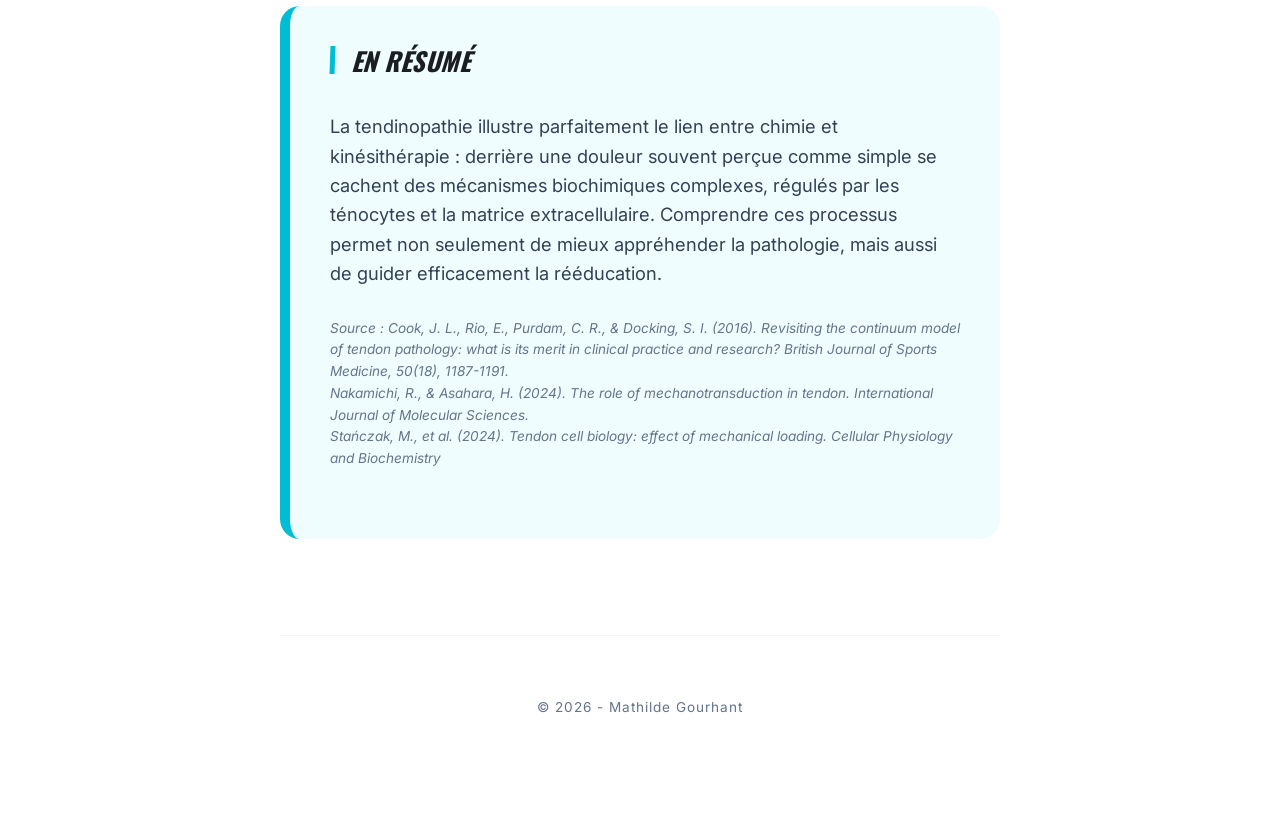
==== commit 959d2c61: "Add files via upload" ====
--- a/article-1.html
+++ b/article-1.html
@@ -35,18 +35,10 @@
         
         <p>Le mot <b>« tendinite »</b> est très utilisé, aussi bien chez les sportifs amateurs que chez les athlètes confirmés. Pourtant, ce n’est pas toujours le terme le plus approprié.</p>
         
-        <p>Pendant longtemps, la douleur au tendon a été considérée comme une simple inflammation (le suffixe <b>-ite</b> en médecine signifie inflammation) ou comme une déchirure de quelques fibres du tendon. Aujourd’hui, les connaissances ont évolué : on sait que la douleur tendineuse correspond à un processus biologique plus complexe.</p>
+        <p>Pendant longtemps, la douleur au tendon a été considérée comme une simple inflammation (le suffixe <b>-ite</b> en médecine signifie inflammation) ou comme une déchirure de quelques fibres du tendon. Aujourd’hui, les connaissances ont évolué : la douleur tendineuse correspond à un processus biologique plus complexe.</p>
         
         <p>Elle apparaît généralement lorsque les contraintes appliquées au tendon dépassent sa capacité d’adaptation. Le tendon entre alors dans une première phase appelée <b>tendinopathie réactive</b>. Si la surcharge mécanique persiste, le tendon peut évoluer vers une phase de <b>désorganisation</b>, puis vers une phase de <b>dégénérescence, appelée tendinose.</b></p>
         
-        <figure style="margin: 3rem 0; text-align: center;">
-            <figure style="margin: 3rem 0; text-align: center;">
-                <img src="image_1.png" alt="Le continuum de la pathologie tendineuse" style="width: 100%; max-width: 800px; height: auto; border-radius: 4px;">
-                <figcaption style="font-size: 0.85rem; color: #6B6B6B; margin-top: 0.8rem; font-style: italic;">
-                    Le continuum de la pathologie tendineuse : de la réaction à la dégénérescence.
-                </figcaption>
-            </figure>
-        </figure>
 
         <p>C’est pour cette raison que le terme <b>tendinopathie</b> est aujourd’hui privilégié. Il permet d’englober l’ensemble du spectre des atteintes du tendon, depuis la simple réaction cellulaire jusqu’aux modifications plus profondes de sa structure.</p>
 
@@ -63,7 +55,7 @@
 
         <h2>Pourquoi la biochimie est essentielle pour comprendre le tendon ?</h2>
         
-        <p>Le tendon n’est pas juste un “cordon” entre le muscle et l’os ; c’est un <b>tissu conjonctif</b> qui cherche sans cesse son équilibre. Il est composé de cellules, <b>les ténocytes</b>, qui travaillent au sein d’une <b>matrice extracellulaire (MEC).</b> C’est cette structure complexe qui assure la solidité et la souplesse du tendon.</p>
+        <p>Le tendon n’est pas juste un “cordon” entre le muscle et l’os ; c’est un <b>tissu conjonctif</b> qui a pour rôle de transmettre les forces de contraction, facilitant ainsi le mouvement et contribuant à la stabilité articulaire. Il est composé de cellules, <b>les ténocytes</b>, qui travaillent au sein d’une <b>matrice extracellulaire (MEC).</b> C’est cette structure complexe qui assure la solidité et la souplesse du tendon.</p>
 
         <h3>Les ténocytes</h3>
         <p>Ce sont les cellules du tendon. Ils assurent deux fonctions essentielles :</p>
@@ -77,36 +69,47 @@
 
         <ul>
             <li><strong>Le collagène de type I :</strong> C’est le composant principal du tendon. Les molécules de collagène s’organisent en architecture hiérarchisée (tropocollagène ➔ microfibrilles ➔ fibrilles ➔ fibres ➔ faisceaux parallèles). C'est cette structure organisée qui assure la résistance à la traction du tendon.</li>
+            <figure style="margin: 3rem 0; text-align: center;">
+                <img src="image_2.png" alt="Architecture hiérarchisée du collagène dans le tendon" style="width: 100%; max-width: 800px; height: auto; border-radius: 4px;">
+                <figcaption style="font-size: 0.85rem; color: #6B6B6B; margin-top: 0.8rem; font-style: italic;">
+                    L'architecture hiérarchisée du collagène dans le tendon.
+                </figcaption>
+            </figure>
+            
             <li><strong>Les protéoglycanes :</strong> Ces molécules agissent comme des éponges moléculaires capables de retenir l'eau au sein de la MEC. C'est cette hydratation contrôlée qui confère au tendon ses propriétés viscoélastiques, lui permettant de se déformer sous la contrainte, puis de retrouver sa forme initiale.</li>
         </ul>
 
-        <figure style="margin: 3rem 0; text-align: center;">
-            <img src="image_2.png" alt="Architecture hiérarchisée du collagène dans le tendon" style="width: 100%; max-width: 800px; height: auto; border-radius: 4px;">
-            <figcaption style="font-size: 0.85rem; color: #6B6B6B; margin-top: 0.8rem; font-style: italic;">
-                L'architecture hiérarchisée du collagène dans le tendon, du niveau moléculaire au faisceau.
-            </figcaption>
-        </figure>
+
 
         <p>C’est grâce à sa structure que le tendon possède ces propriétés mécaniques : il est suffisamment solide pour transmettre la force musculaire et suffisamment souple pour stocker puis restituer une partie de l’énergie lors du mouvement.</p>
-        <p>En revanche, il faut également savoir que le tendon est faiblement vascularisé, ce qui ralentit son métabolisme et ses capacités de réparation. Cela explique pourquoi les lésions tendineuses mettent souvent longtemps à guérir.</p>
+        <blockquote>
+            A noter: Le tendon est faiblement vascularisé, ce qui ralentit son métabolisme et ses capacités de réparation. Cela explique pourquoi les lésions tendineuses mettent souvent longtemps à guérir.
+        </blockquote>
 
         <h2>Que se passe-t-il dans une tendinopathie ?</h2>
         
         <p>Pour comprendre comment un tendon sain glisse vers un état pathologique, il faut observer l'évolution de sa matrice extracellulaire à travers les différents stades de la tendinopathie.</p>
 
-        <h3>1. La tendinopathie réactive</h3>
+        <figure style="margin: 3rem 0; text-align: center;">
+            <figure style="margin: 3rem 0; text-align: center;">
+                <img src="image_1.png" alt="Le continuum de la pathologie tendineuse" style="width: 100%; max-width: 800px; height: auto; border-radius: 4px;">
+                <figcaption style="font-size: 0.85rem; color: #6B6B6B; margin-top: 0.8rem; font-style: italic;">
+                    Le continuum de la pathologie tendineuse.
+                </figcaption>
+            </figure>
+        </figure>
+
+        <h3> La tendinopathie réactive</h3>
         <p>Lorsque le tendon est soumis à des contraintes dépassant sa capacité, une série de réponses cellulaires se met en place. Pour tenter de s’adapter, les ténocytes commencent par modifier la composition de la matrice extracellulaire, en produisant davantage de protéoglycanes. Cela entraîne une rétention d’eau dans le tendon et provoque un épaississement protecteur du tissu. À ce stade, si la charge mécanique diminue, le tissu peut encore retrouver son organisation initiale.</p>
 
-        <h3>2. La désorganisation tendineuse</h3>
+        <h3>La désorganisation tendineuse</h3>
         <p>Si le tendon continue d’être surchargé sans repos suffisant, un déséquilibre entre la synthèse et la dégradation des composants du tendon s’installe. Les ténocytes, en plus de continuer à produire les protéoglycanes se mettent alors à changer le type de collagène produit. Ils privilégient la synthèse rapide de collagène de type III, un collagène dont les fibres sont fines et désorganisées, pour combler les zones fragilisées.</p>
         <p>Progressivement, le surplus de molécules et le changements de type de collagène perturbent l’alignement normal des fibres et entraîne une désorganisation de la structure du tendon.</p>
 
-        <h3>3. La tendinopathie dégénérative</h3>
+        <h3>La tendinopathie dégénérative</h3>
         <p>Lorsque la désorganisation devient importante, elle peut entraîner l’apparition de zones dites « mécaniquement silencieuses », incapables de ressentir ou de transmettre efficacement la force musculaire. À ce stade, la capacité du tissu à retrouver une structure normale est très limitée.</p>
         
-        <blockquote>
-            Toutefois, l’atteinte n’est généralement pas uniforme : certaines fibres conservent une organisation fonctionnelle et permettent encore la transmission d’une partie des forces du muscle vers l’os.
-        </blockquote>
+        <p>Toutefois, l’atteinte n’est généralement pas uniforme : certaines fibres conservent une organisation fonctionnelle et permettent encore la transmission d’une partie des forces du muscle vers l’os.</p>
         
         <p>Ainsi, malgré la présence de zones dégénératives, le tendon peut rester partiellement fonctionnel et tolérer, dans une certaine mesure, une mise en charge progressive adaptée.</p>
 
@@ -116,10 +119,10 @@
         <p>De manière générale, l’objectif du traitement est de restaurer la capacité du tendon à supporter les contraintes mécaniques. La mise en charge progressive envoie aux ténocytes les stimuli mécaniques nécessaires pour relancer les processus de remodelage de la matrice extracellulaire et améliorer la fonction du tendon.</p>
         <p>La rééducation suit généralement trois grandes étapes, avec une progression guidée par la tolérance du patient.</p>
 
-        <h3>1. Gérer la douleur - Phase d'apaisement</h3>
+        <h3>1<sup>ère</sup> phase - Gérer la douleur</h3>
         <p>Lors des phases douloureuses, l’objectif est de réduire la douleur tout en maintenant une stimulation mécanique légère. <b>L'isométrie</b>, ou contraction sans mouvement, permet de mettre le tendon en charge de manière contrôlée. L’angle de l’articulation, l’intensité de la contraction musculaire et la durée de l’effort sont ajustés pour que la douleur reste faible et transitoire.</p>
 
-        <h3>2. Restaurer la capacité de charge - Renforcement progressif</h3>
+        <h3>2<sup>ème</sup> phase - Restaurer la capacité de charge </h3>
         <p>Une fois la douleur stabilisée, l’objectif est d’augmenter progressivement la capacité du tendon à supporter la charge. Le <b>travail excentrique</b> sollicite le tendon pendant son allongement, tandis que le <b>HSR</b> (Heavy Slow Resistance) utilise des charges lourdes à vitesse très lente. Ces deux approches permettent de stimuler le tendon de manière progressive et contrôlée, en respectant la tolérance à la douleur.</p>
         
         <p>Dans mon cas, ma tendinopathie était peu douloureuse, seulement lors des efforts intenses ou prolongés. J’ai donc réduit ces efforts et j’ai intégré des exercices excentriques, ce qui a permis à mon tendon de retrouver une bonne tolérance à la charge sans douleur.</p>
@@ -133,31 +136,33 @@
         </figure>
 
 
-        <h3>3. Retour à la performance</h3>
+        <h3>3<sup>ème</sup> phase - Retour à la performance</h3>
         <p>La dernière étape consiste à <b>réhabituer le tendon aux contraintes de l’activité quotidienne ou sportive.</b> Les exercices sont adaptés au tendon et aux besoins du patient, allant de mouvements fonctionnels progressifs à des charges plus dynamiques si nécessaire.</p>
 
-        <h3>4. Les traitements complémentaires : Du cas par cas</h3>
+        <h3>Les traitements complémentaires : Du cas par cas</h3>
         <p>Les ondes de choc, le PRP (plasma riche en plaquettes), les anti-inflammatoires ou les infiltrations sont des traitements complémentaires qui peuvent être proposés selon l’état de la tendinopathie. Toutefois, ces méthodes ne renforcent pas directement le tendon et leur utilisation dépend du contexte clinique.</p>
         
-        <p>Outre les traitements complémentaires classiques, certaines approches comme le Tendon Neuroplastic Training (TNT) peuvent être proposées pour rééduquer le tendon en combinant stimulation mécanique et techniques de contrôle neural, notamment pour les tendinopathies chroniques ou persistantes.</p>
+        <p>Outre les traitements complémentaires classiques, certaines approches comme le Tendon Neuroplastic Training (TNT) peuvent être utilisées pour rééduquer le tendon. Cette méthode <b>combine le travail mécanique sur le tendon et la rééducation du système nerveux</b> pour que ce dernier <b>perçoive correctement la charge et la douleur.</b></p>
         
-        <p>Le Neuroplastic Training (TNT) peut également être utilisé en complément de la rééducation. Parfois, le cerveau “protège” le tendon en limitant la commande motrice. Le TNT, par l’utilisation d’un métronome ou d’un signal sonore pour rythmer les exercices, aide le cerveau à synchroniser le muscle et le tendon, levant cette inhibition nerveuse et favorisant une gestuelle fluide.</p>
-
         <hr style="border: 0; border-top: 1px solid #f0f0f0; margin: 3rem 0;">
 
         <section class="about-section">
             <h2>En résumé</h2>
-            <p>La réussite repose avant tout sur une gestion intelligente et progressive de la charge, en gardant en tête qu'une bonne hygiène de vie (sommeil, nutrition) soutient cette réparation. Que votre rééducation passe par l'isométrie, le HSR ou l'excentrique, le but reste le même : transformer un tissu fragilisé en une structure solide, capable de reprendre vos objectifs sportifs sans douleur.</p>
-            <p>Dans mon cas, ma blessure n'était que peu douloureuse ; un simple travail excentrique a suffi à relancer ma cicatrisation.</p>
+            <p>La tendinopathie illustre parfaitement le lien entre chimie et kinésithérapie : derrière une douleur souvent perçue comme simple se cachent des mécanismes biochimiques complexes, régulés par les ténocytes et la matrice extracellulaire. Comprendre ces processus permet non seulement de mieux appréhender la pathologie, mais aussi de guider efficacement la rééducation.</p>
             
             <p style="font-size: 0.85rem; color: var(--meta-color); margin-top: 1.5rem;">
                 <em>Source : Cook, J. L., Rio, E., Purdam, C. R., & Docking, S. I. (2016). Revisiting the continuum model of tendon pathology: what is its merit in clinical practice and research? British Journal of Sports Medicine, 50(18), 1187-1191.</em>
+                <br>
+                <em>Nakamichi, R., & Asahara, H. (2024). The role of mechanotransduction in tendon. International Journal of Molecular Sciences.</em>
+                <br>
+                <em>Stańczak, M., et al. (2024). Tendon cell biology: effect of mechanical loading. Cellular Physiology and Biochemistry</em>
+
             </p>
         </section>
     </article>
 
     <footer>
-        <p>© 2026 - Votre Nom ou Nom du Blog</p>
+        <p>© 2026 - Mathilde Gourhant</p>
     </footer>
 </div>
 
--- a/style.css
+++ b/style.css
@@ -1,14 +1,16 @@
 /* MODERN DIGITAL STYLE - INSPIRED BY NUTRI'GUIDE */
+@import url('https://fonts.googleapis.com/css2?family=Oswald:wght@500;700&family=Inter:wght@400;700;900&display=swap');
+
 :root {
-    --text-color: #1a1d21;      /* Noir plus profond */
-    --meta-color: #64748b;      /* Gris bleuté moderne */
+    --text-color: #1a1d21;      
+    --meta-color: #64748b;      
     --bg-color: #ffffff;
-    --accent-blue: #00bcd4;     /* Le bleu cyan dynamique de l'image */
-    --pale-blue: #f0fdff;       /* Fond très léger pour les blocs */
+    --accent-blue: #00bcd4;     
+    --pale-blue: #f0fdff;       
     --link-color: #0097a7;
-    /* Fontes modernes et dynamiques */
-    --font-heading: 'Inter', -apple-system, BlinkMacSystemFont, "Segoe UI", sans-serif;
-    --font-body: -apple-system, BlinkMacSystemFont, "Segoe UI", Roboto, Helvetica, Arial, sans-serif;
+    /* Fontes harmonisées */
+    --font-impact: 'Oswald', sans-serif; 
+    --font-body: 'Inter', -apple-system, sans-serif;
 }
 
 body {
@@ -18,10 +20,10 @@
     line-height: 1.6;
     margin: 0;
     padding: 0;
-    -webkit-font-smoothing: antialiased; /* Rendu plus net */
-}
-
-/* Conteneur principal */
+    -webkit-font-smoothing: antialiased;
+}
+
+/* --- STRUCTURE --- */
 .container {
     max-width: 720px; 
     margin: 0 auto;
@@ -37,17 +39,93 @@
     margin-bottom: 4rem;
 }
 
+header h1 {
+    font-family: var(--font-impact);
+    font-size: 1.4rem;
+    font-weight: 700;
+    text-transform: uppercase;
+    letter-spacing: -0.5px;
+}
+
+header h1 a {
+    text-decoration: none;
+    color: var(--text-color);
+}
+
+nav a {
+    text-decoration: none;
+    color: var(--meta-color);
+    margin-left: 1.5rem;
+    font-size: 0.9rem;
+    font-family: var(--font-impact);
+    text-transform: uppercase;
+    transition: color 0.2s;
+}
+
+nav a:hover {
+    color: var(--accent-blue);
+}
+
+/* --- PAGE ACCUEIL (PREVIEWS) --- */
+.post-preview {
+    margin-bottom: 4rem;
+    border-bottom: 1px solid #f1f5f9;
+    padding-bottom: 2rem;
+    transition: transform 0.3s ease;
+}
+
+.post-preview:hover {
+    transform: translateX(8px);
+}
+
+.post-preview .post-meta {
+    font-family: var(--font-impact);
+    font-size: 0.85rem;
+    font-weight: 500;
+    text-transform: uppercase;
+    letter-spacing: 0.05em;
+    color: var(--accent-blue);
+    margin-bottom: 0.5rem;
+}
+
+.post-preview h2 {
+    font-family: var(--font-impact);
+    font-size: 2.2rem;
+    font-weight: 700;
+    font-style: italic;
+    line-height: 1.1;
+    margin: 0 0 1rem 0;
+    text-transform: uppercase;
+}
+
+.post-preview h2 a {
+    text-decoration: none;
+    color: var(--text-color);
+    transition: color 0.2s;
+}
+
+.post-preview:hover h2 a {
+    color: var(--accent-blue);
+}
+
+.post-preview p {
+    color: var(--meta-color);
+    font-size: 1.1rem;
+    margin-top: 0.5rem;
+}
+
+/* --- PAGE ARTICLE --- */
 .article-content h1 {
     font-family: var(--font-impact);
-    font-size: 4rem;           /* Très grand */
-    text-transform: uppercase; /* Toujours en majuscules pour l'impact */
-    line-height: 0.9;          /* Lettres très serrées verticalement */
-    letter-spacing: -0.03em;   /* Lettres serrées horizontalement */
-    margin-bottom: 1.5rem;
-    color: var(--text-color);
-    /* Petit effet de design : une barre bleue fine sous le titre */
+    font-size: 3.8rem;         /* Légèrement réduit pour gagner en clarté */
+    font-weight: 700;
+    text-transform: uppercase; 
+    line-height: 1.1;          /* Passage de 0.9 à 1.1 pour aérer les lignes */
+    letter-spacing: 0.02em;    /* On desserre un peu les lettres (était en négatif) */
+    margin-bottom: 2.5rem;
+    color: var(--text-color);
     position: relative;
-    padding-bottom: 1rem;
+    padding-bottom: 1.5rem;
 }
 
 .article-content h1::after {
@@ -55,88 +133,27 @@
     position: absolute;
     bottom: 0;
     left: 0;
-    width: 60px;
-    height: 8px;
+    width: 80px;
+    height: 8px;               /* Un peu plus fine pour plus de finesse */
     background-color: var(--accent-blue);
 }
 
-header h1 {
-    font-size: 1.2rem;
-    font-weight: 800;
-    text-transform: uppercase;
-    letter-spacing: 1px;
-}
-
-header h1 a {
-    text-decoration: none;
-    color: var(--text-color);
-}
-
-nav a {
-    text-decoration: none;
-    color: var(--meta-color);
-    margin-left: 1.5rem;
-    font-size: 0.9rem;
-    font-weight: 500;
-    transition: color 0.2s;
-}
-
-nav a:hover {
-    color: var(--accent-blue);
-}
-
-/* Flux d'articles (Accueil) */
-.post-preview {
-    margin-bottom: 4rem;
-    border-bottom: 1px solid #f1f5f9;
-    padding-bottom: 2rem;
-}
-
-.post-meta {
-    font-size: 0.8rem;
-    font-weight: 600;
-    text-transform: uppercase;
-    letter-spacing: 0.05em;
-    color: var(--accent-blue); /* Date et catégorie en bleu */
-    margin-bottom: 0.5rem;
-}
-
-.post-preview h2 {
-    font-family: var(--font-heading);
-    font-size: 2.2rem;
-    font-weight: 900; /* Style Impact/Bold */
+.article-content h2 {
+    font-family: var(--font-impact);
+    color: var(--accent-blue);
+    font-size: 1.8rem;
+    font-weight: 700;           
+    font-style: italic;         
+    text-transform: uppercase;
+    letter-spacing: 0.02em;
+    margin-top: 3.5rem;
+    margin-bottom: 1.2rem;
     line-height: 1.1;
-    margin: 0 0 1rem 0;
-    letter-spacing: -0.03em;
-}
-
-.post-preview a {
-    text-decoration: none;
-    color: var(--text-color);
-    transition: color 0.2s;
-}
-
-.post-preview a:hover {
-    color: var(--accent-blue);
-}
-
-.post-preview p {
-    color: var(--meta-color);
-    font-size: 1.1rem;
-    margin-top: 0;
-}
-
-/* Page Article */
-.article-content h1 {
-    font-family: var(--font-heading);
-    font-size: 3.5rem; /* Très gros pour l'impact */
-    font-weight: 900;
-    line-height: 1;
-    margin-bottom: 1.5rem;
-    color: var(--text-color);
-}
-
-
+    border-left: 5px solid var(--accent-blue);
+    padding-left: 1rem;
+    transform: skewX(-2deg); 
+    display: inline-block;
+}
 
 .article-content p {
     font-size: 1.15rem;
@@ -144,43 +161,65 @@
     color: #334155;
 }
 
-/* Citations stylisées (Blockquote) */
+/* --- LISTES UNIFORMISÉES --- */
+.article-content ul {
+    list-style: none;
+    padding-left: 0;
+    margin: 2rem 0;
+}
+
+.article-content li {
+    font-size: 1.15rem; 
+    line-height: 1.8;   
+    color: #334155;     
+    margin-bottom: 1.2rem;
+    position: relative;
+    padding-left: 1.5rem;
+}
+
+.article-content li::before {
+    content: "—"; /* Tiret horizontal plus moderne */
+    color: var(--accent-blue);
+    font-weight: bold;
+    position: absolute;
+    left: 0;
+}
+
+.article-content li strong {
+    color: var(--text-color);
+    font-weight: 700;
+}
+
+/* --- CITATIONS UNIFORMISÉES --- */
 .article-content blockquote {
     background-color: var(--pale-blue);
-    border-left: 6px solid var(--accent-blue);
-    padding: 2.5rem;
+    border-left: 8px solid var(--accent-blue);
+    padding: 2rem;
     margin: 3rem 0;
-    font-family: var(--font-heading);
+    font-family: var(--font-body); 
+    font-size: 1.15rem; /* Taille identique au texte */
     font-style: italic;
-    font-size: 1.5rem;
-    font-weight: 600;
-    color: #0e7490; /* Bleu plus sombre pour le texte de citation */
-    border-radius: 0 8px 8px 0;
-}
-
-.article-content blockquote strong {
-    display: block;
-    margin-top: 1rem;
-    font-size: 1rem;
-    font-style: normal;
-    color: var(--accent-blue);
-    text-transform: uppercase;
-}
-
-/* Section À propos */
+    color: #006064;
+    border-radius: 0 10px 10px 0;
+}
+
+/* --- SECTION À PROPOS --- */
 .about-section {
     background-color: var(--pale-blue);
     padding: 2.5rem;
-    border-radius: 12px;
+    border-radius: 20px;
     margin-top: 5rem;
-    border: 1px solid rgba(0, 188, 212, 0.1);
+    border-left: 10px solid var(--accent-blue);
 }
 
 .about-section h2 {
+    font-family: var(--font-impact);
+    font-style: italic;
+    text-transform: uppercase;
     margin-top: 0;
-    font-size: 1.4rem;
-    font-weight: 800;
-    color: var(--accent-blue);
+    font-size: 1.6rem;
+    font-weight: 700;
+    color: var(--text-color);
 }
 
 footer {
@@ -191,39 +230,4 @@
     color: var(--meta-color);
     font-size: 0.85rem;
     letter-spacing: 1px;
-}
-
-
-/* Uniformisation des listes */
-.article-content ul {
-    list-style: none; /* On enlève les puces noires basiques */
-    padding-left: 0;
-    margin-bottom: 2rem;
-}
-
-.article-content li {
-    font-size: 1.15rem; /* Exactement la même taille que tes paragraphes */
-    line-height: 1.8;   /* Un espacement généreux pour la lisibilité */
-    color: #334155;     /* La même couleur que tes paragraphes */
-    margin-bottom: 1rem;
-    position: relative;
-    padding-left: 1.5rem;
-}
-
-/* On ajoute une puce personnalisée en bleu cyan pour le dynamisme */
-.article-content li::before {
-    content: "•";
-    color: var(--accent-blue);
-    font-weight: bold;
-    display: inline-block;
-    width: 1rem;
-    margin-left: -1.5rem;
-    position: absolute;
-    font-size: 1.4rem; /* La puce est un peu plus grosse pour l'aspect design */
-}
-
-/* Style spécifique pour les titres en gras dans la liste */
-.article-content li strong {
-    color: var(--text-color);
-    font-weight: 700;
 }
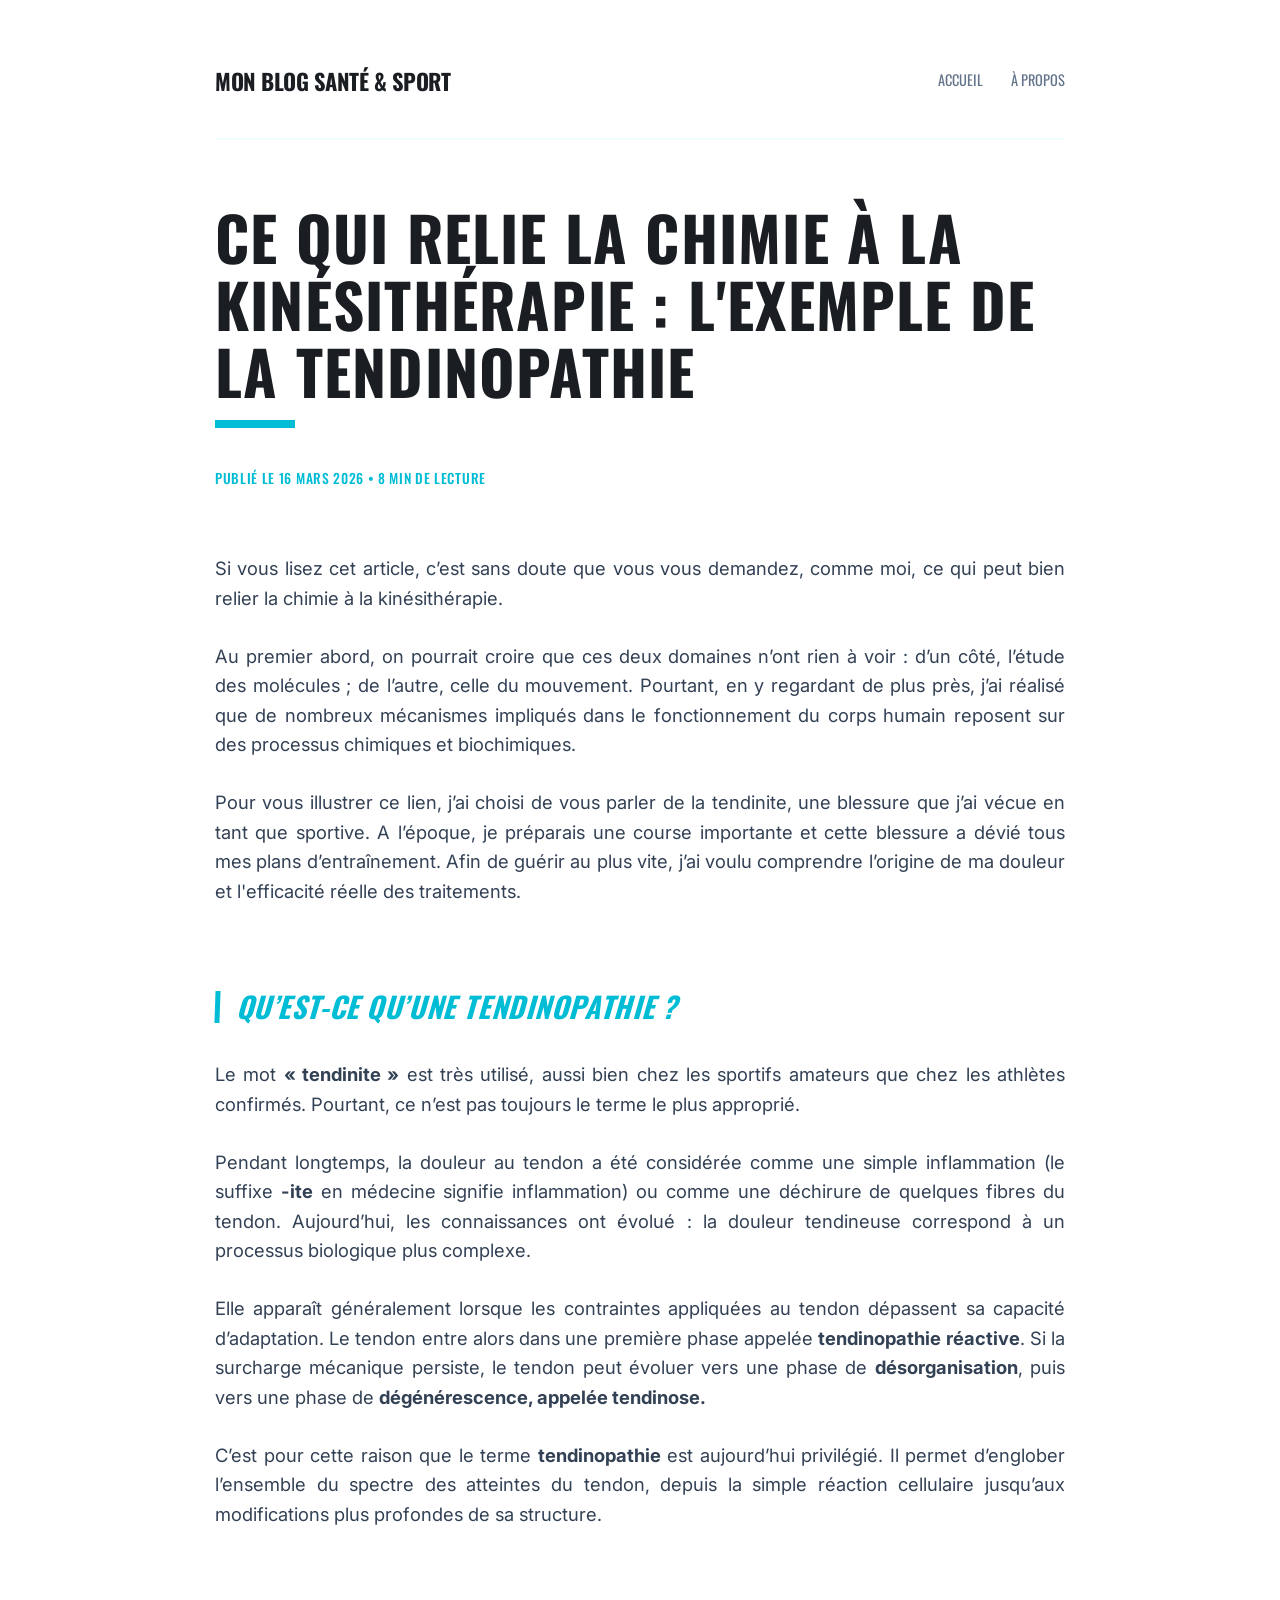
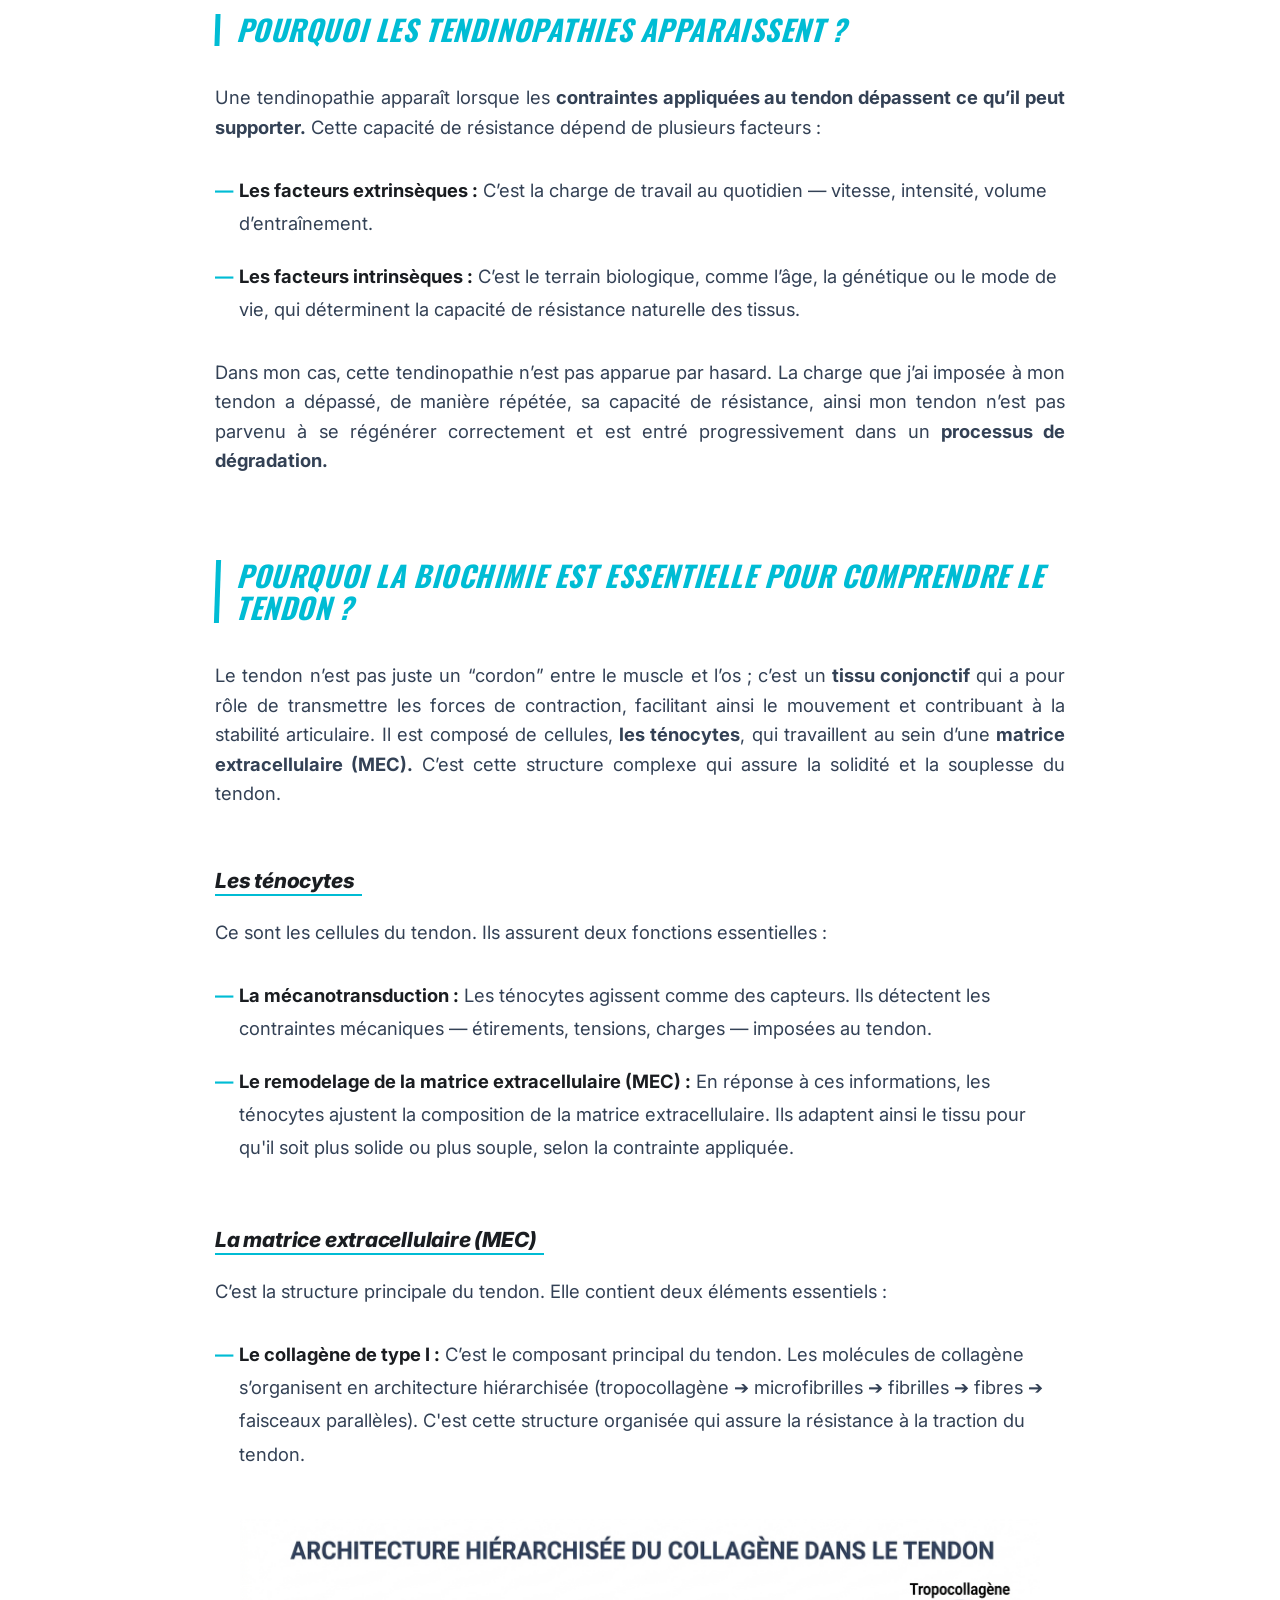
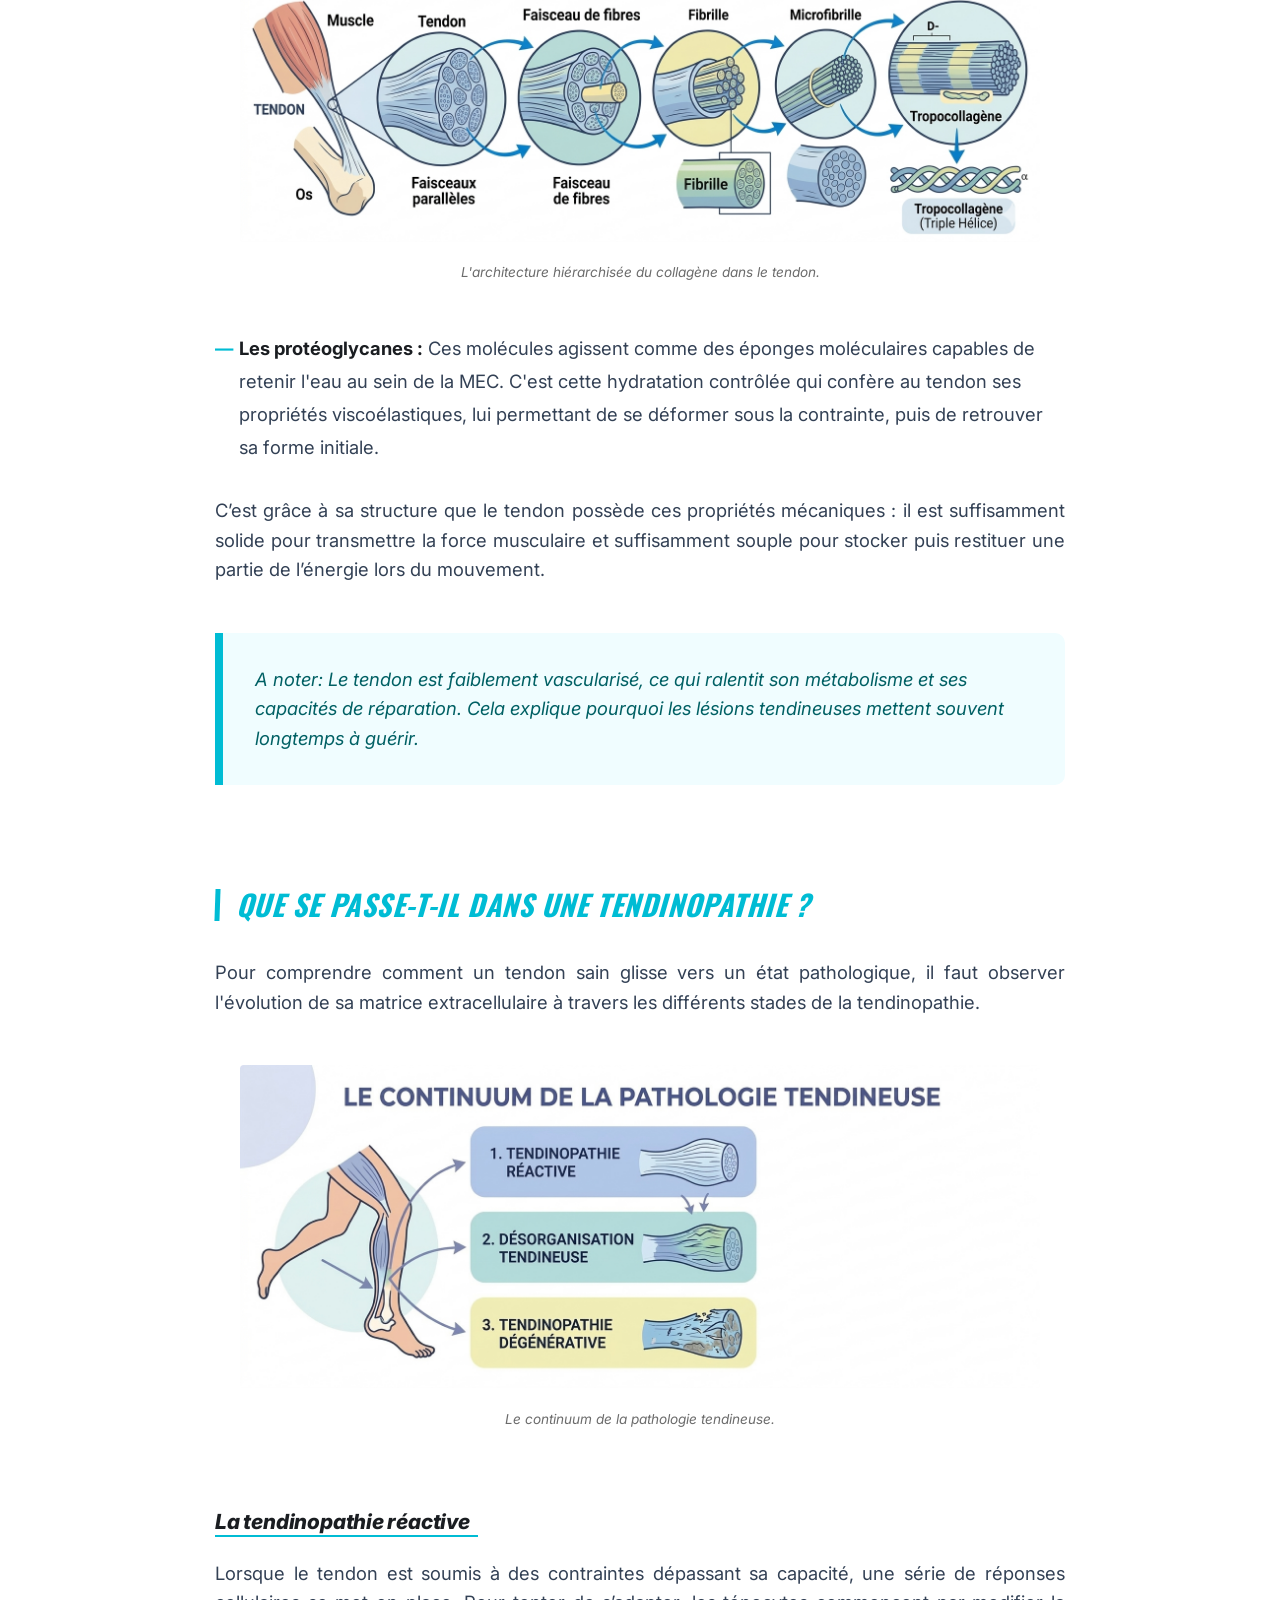
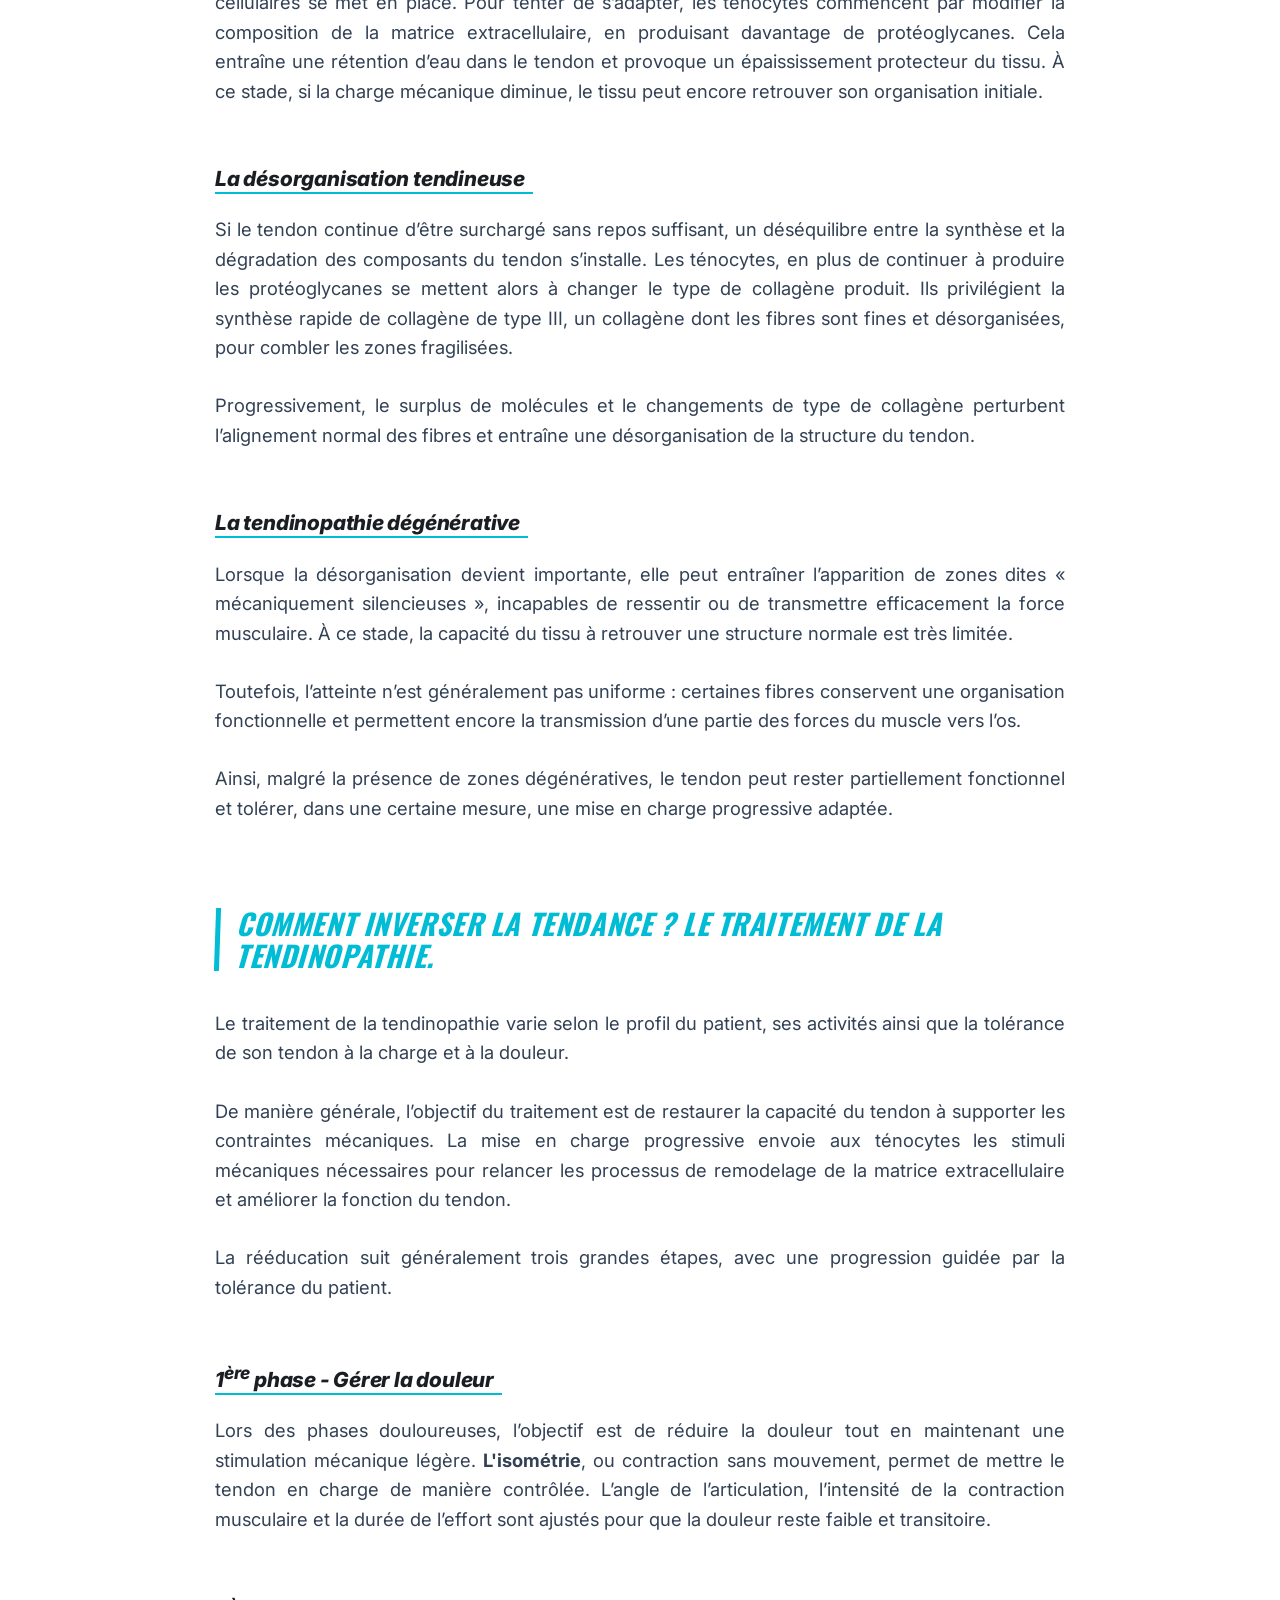
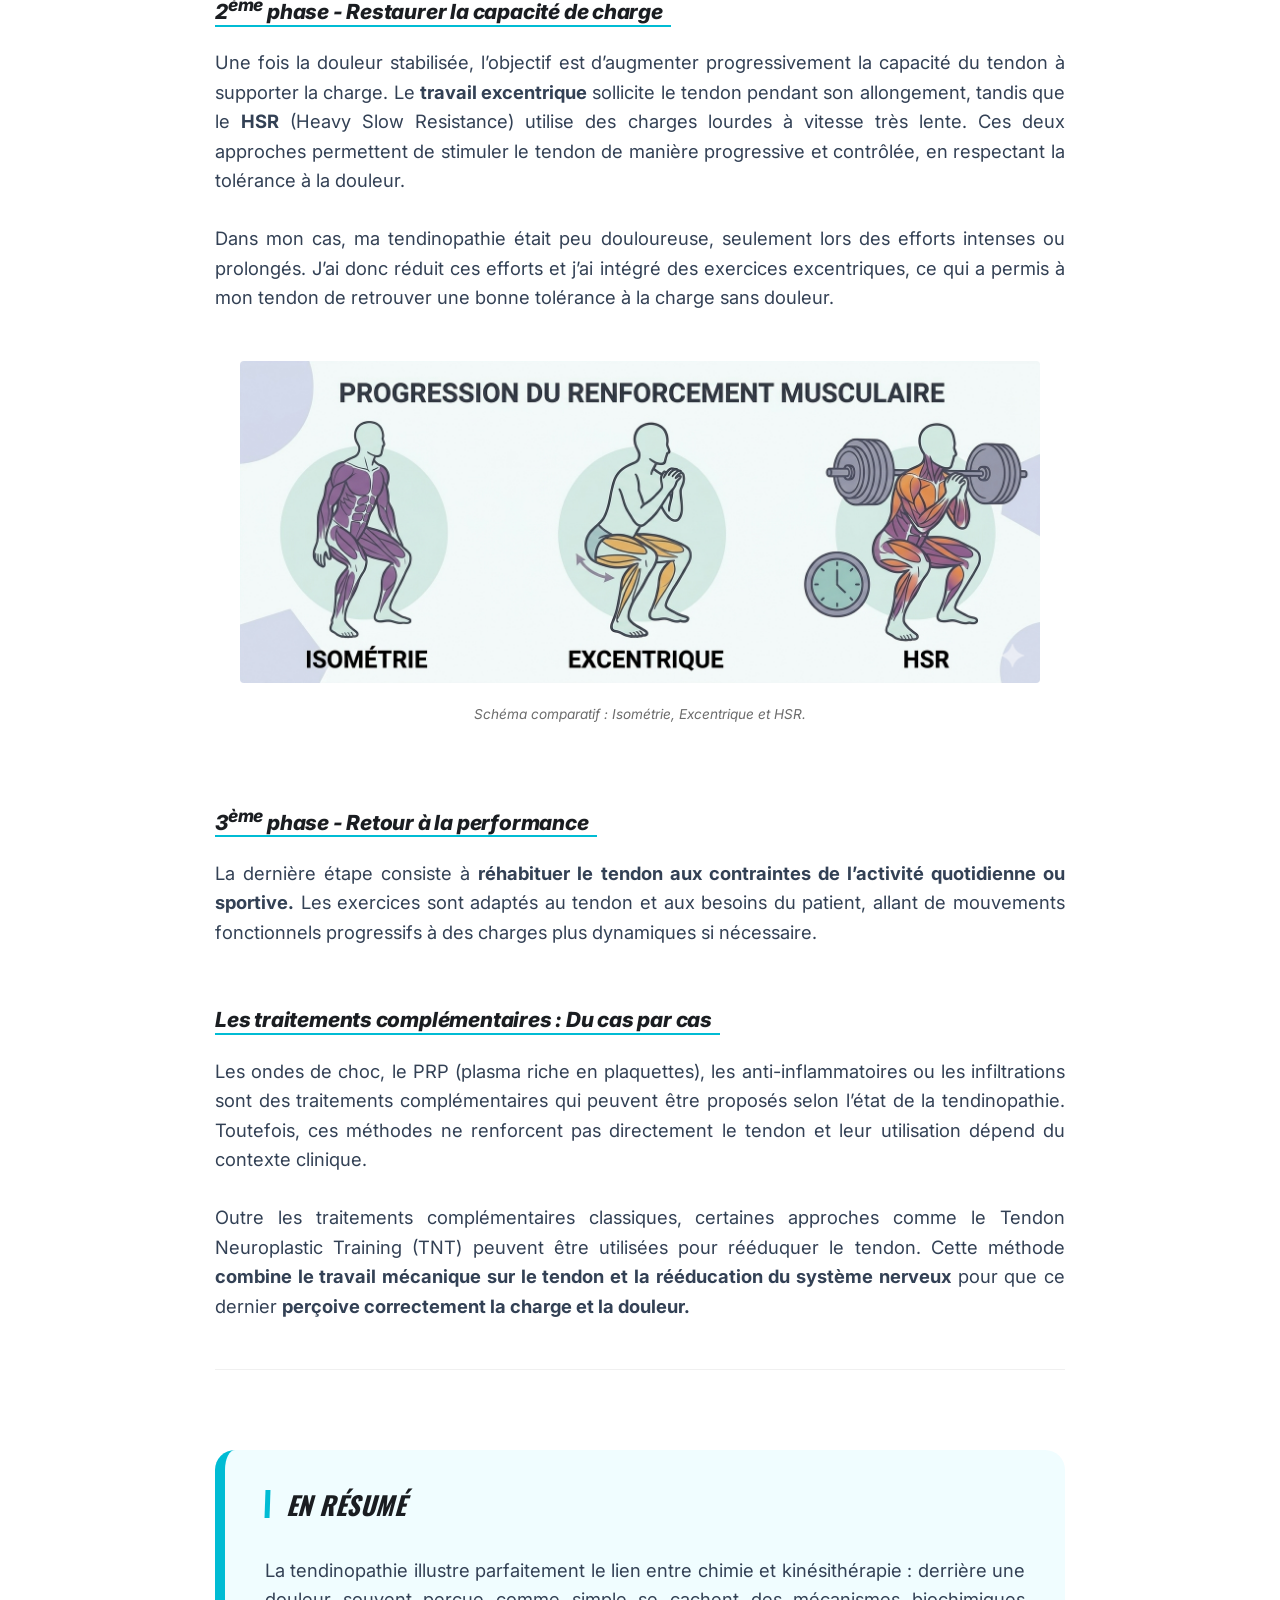
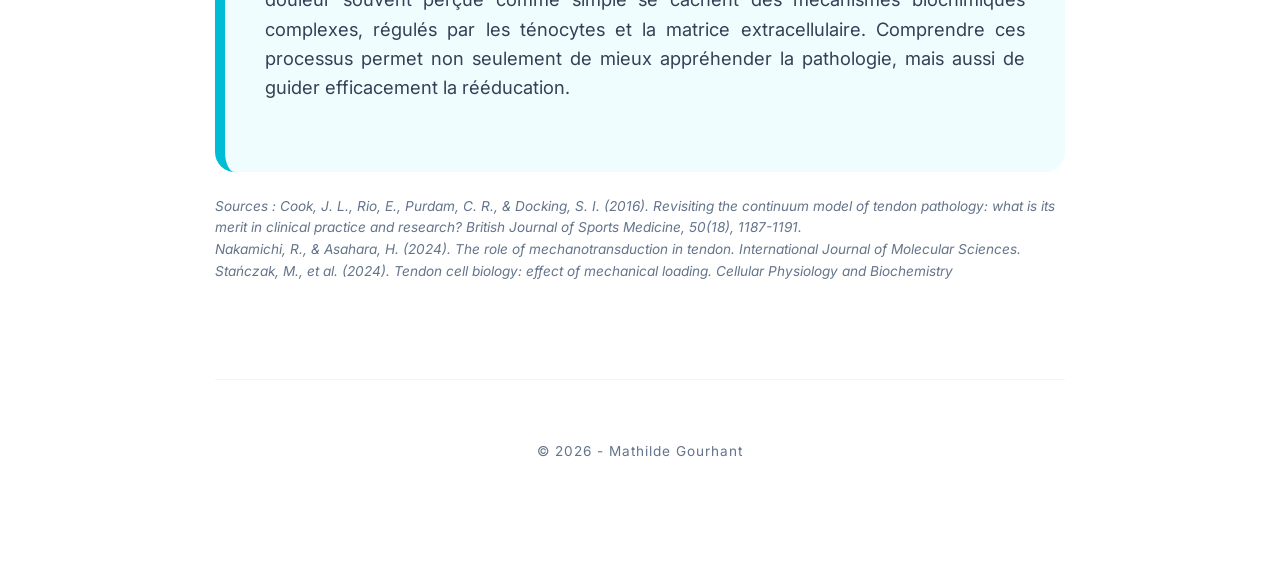
==== commit 6beaadc3: "Add files via upload" ====
--- a/article-1.html
+++ b/article-1.html
@@ -150,16 +150,17 @@
             <h2>En résumé</h2>
             <p>La tendinopathie illustre parfaitement le lien entre chimie et kinésithérapie : derrière une douleur souvent perçue comme simple se cachent des mécanismes biochimiques complexes, régulés par les ténocytes et la matrice extracellulaire. Comprendre ces processus permet non seulement de mieux appréhender la pathologie, mais aussi de guider efficacement la rééducation.</p>
             
+
+        </section>
+    </article>
+
             <p style="font-size: 0.85rem; color: var(--meta-color); margin-top: 1.5rem;">
-                <em>Source : Cook, J. L., Rio, E., Purdam, C. R., & Docking, S. I. (2016). Revisiting the continuum model of tendon pathology: what is its merit in clinical practice and research? British Journal of Sports Medicine, 50(18), 1187-1191.</em>
+                <em>Sources : Cook, J. L., Rio, E., Purdam, C. R., & Docking, S. I. (2016). Revisiting the continuum model of tendon pathology: what is its merit in clinical practice and research? British Journal of Sports Medicine, 50(18), 1187-1191.</em>
                 <br>
                 <em>Nakamichi, R., & Asahara, H. (2024). The role of mechanotransduction in tendon. International Journal of Molecular Sciences.</em>
                 <br>
                 <em>Stańczak, M., et al. (2024). Tendon cell biology: effect of mechanical loading. Cellular Physiology and Biochemistry</em>
-
             </p>
-        </section>
-    </article>
 
     <footer>
         <p>© 2026 - Mathilde Gourhant</p>
--- a/style.css
+++ b/style.css
@@ -25,7 +25,7 @@
 
 /* --- STRUCTURE --- */
 .container {
-    max-width: 720px; 
+    max-width: 850px; /* Largeur augmentée pour plus de confort */
     margin: 0 auto;
     padding: 3rem 1.5rem;
 }
@@ -159,6 +159,8 @@
     font-size: 1.15rem;
     margin-bottom: 1.8rem;
     color: #334155;
+    text-align: justify; /* Justifie le texte */
+    hyphens: auto;       /* Optionnel : aide à couper les mots longs proprement */
 }
 
 /* --- LISTES UNIFORMISÉES --- */
@@ -230,4 +232,24 @@
     color: var(--meta-color);
     font-size: 0.85rem;
     letter-spacing: 1px;
-}+}
+
+
+/* --- SOUS-TITRES H3 --- */
+.article-content h3 {
+    font-family: var(--font-heading); /* Utilise Inter au lieu d'Oswald */
+    color: var(--text-color);         /* On reste sur du noir pour différencier du bleu des H2 */
+    font-size: 1.3rem;                /* Taille intermédiaire entre le texte et le H2 */
+    font-weight: 800;                 /* Très gras pour l'aspect dynamique */
+    font-style: italic;
+    letter-spacing: -0.01em;
+    margin-top: 2rem;
+    margin-bottom: 0.2rem;            /* Espace très réduit pour coller au texte */
+    line-height: 1.2;
+    
+    /* Petite touche design : un soulignement fin bleu au lieu de la barre latérale */
+    border-bottom: 2px solid var(--accent-blue);
+    display: inline-block;            /* Pour que le trait s'arrête à la fin du mot */
+    padding-right: 0.5rem;
+}
+
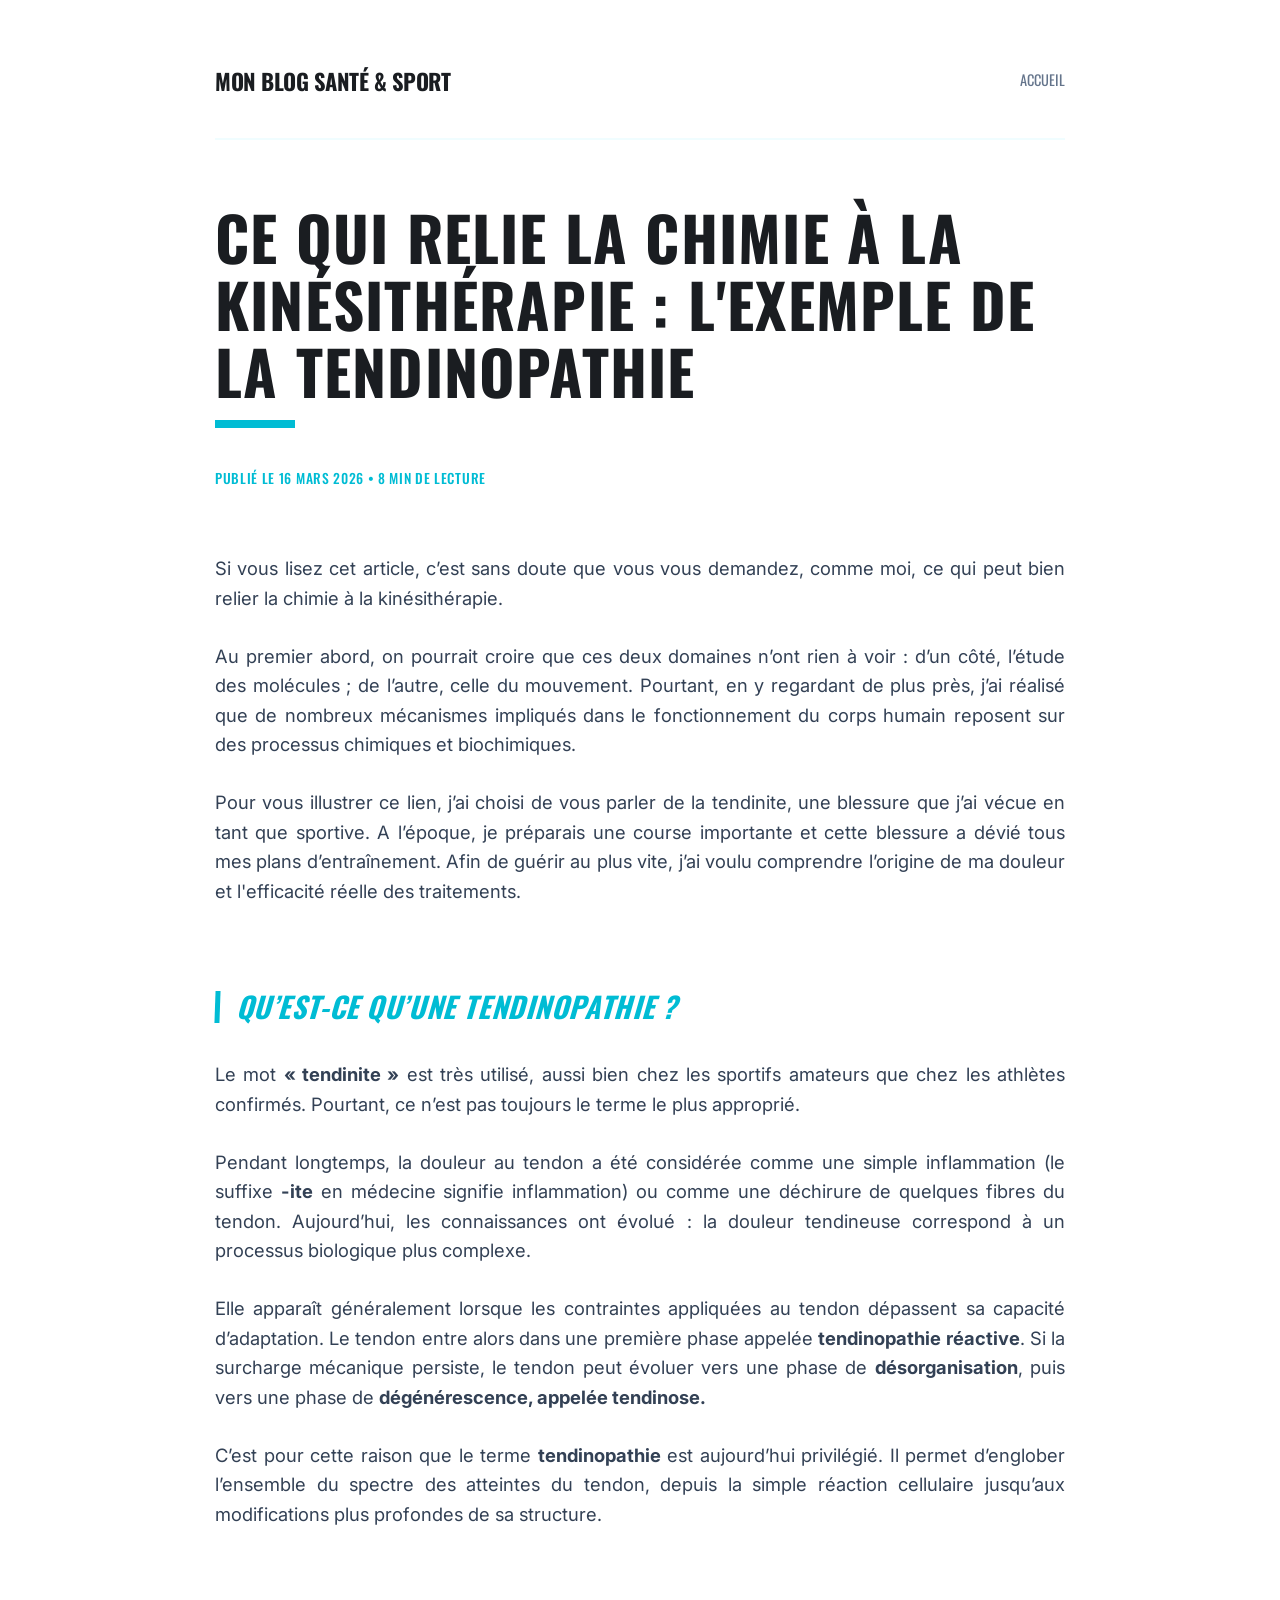
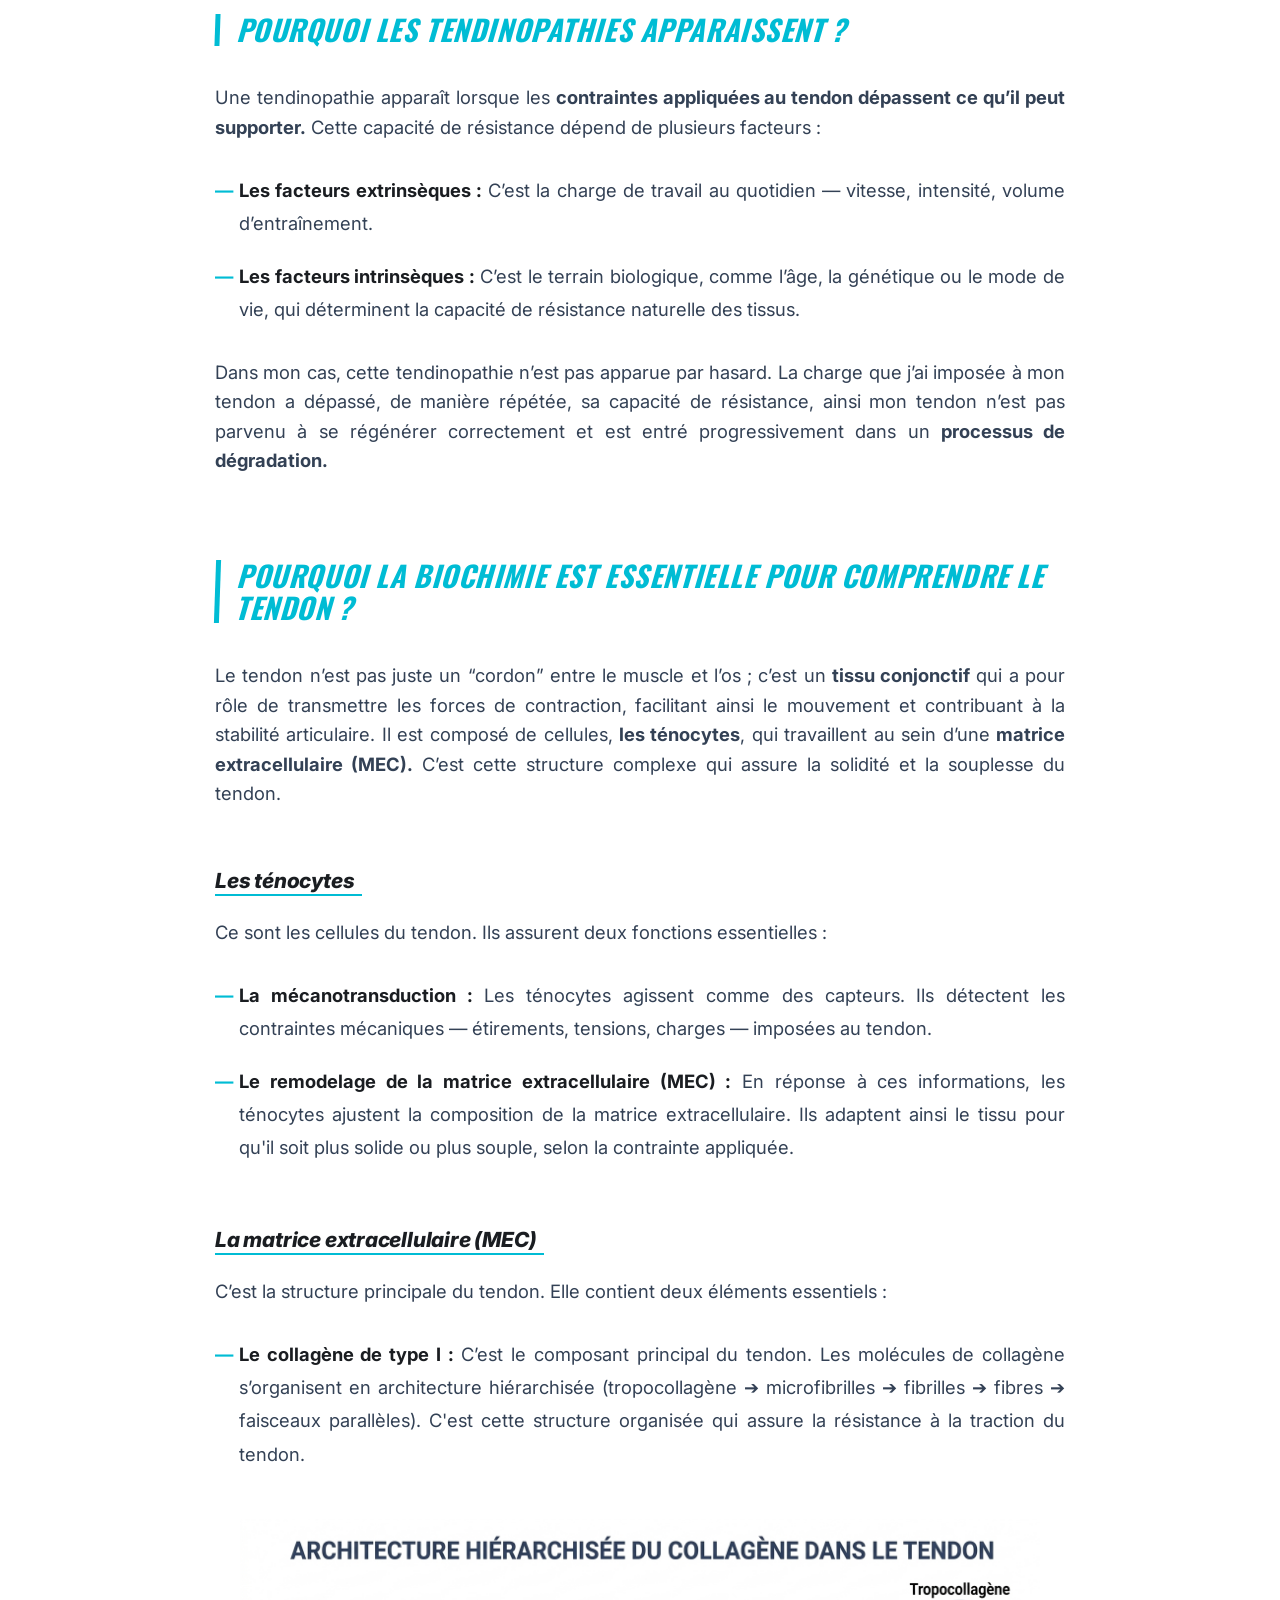
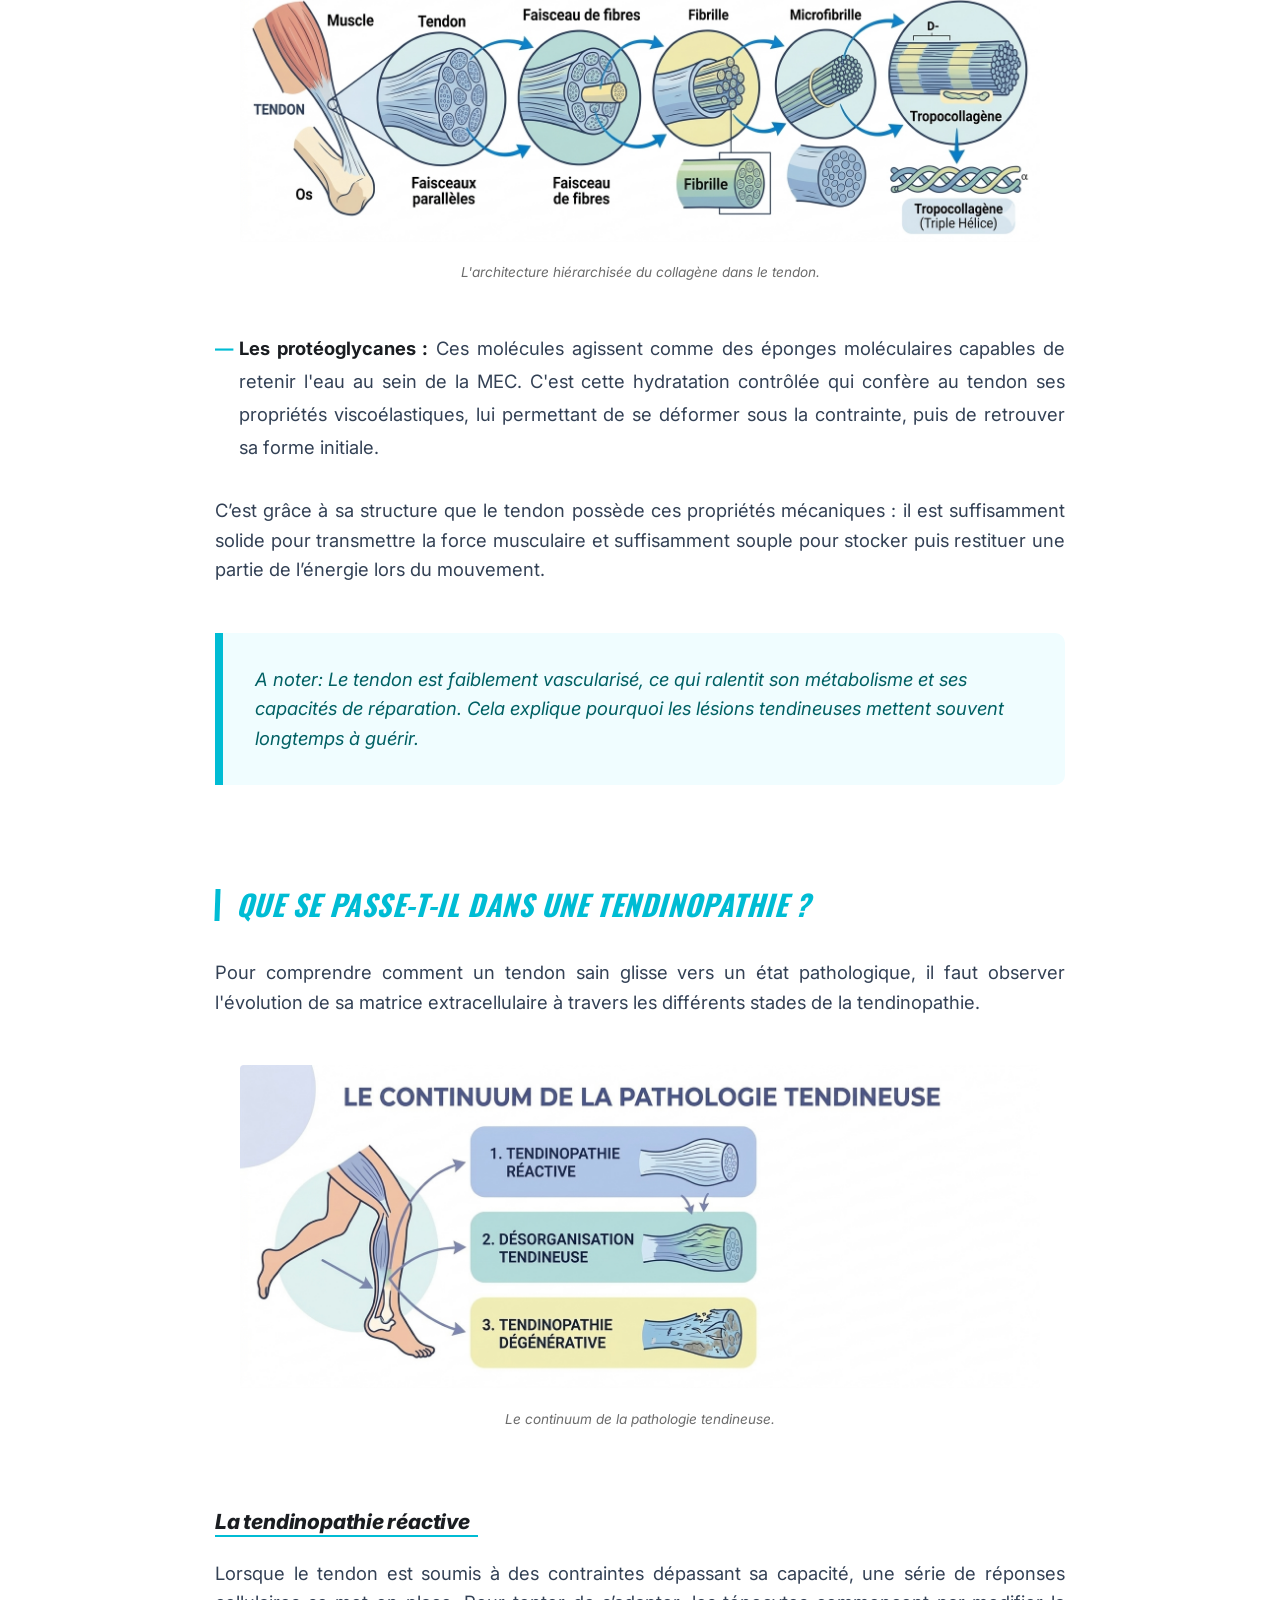
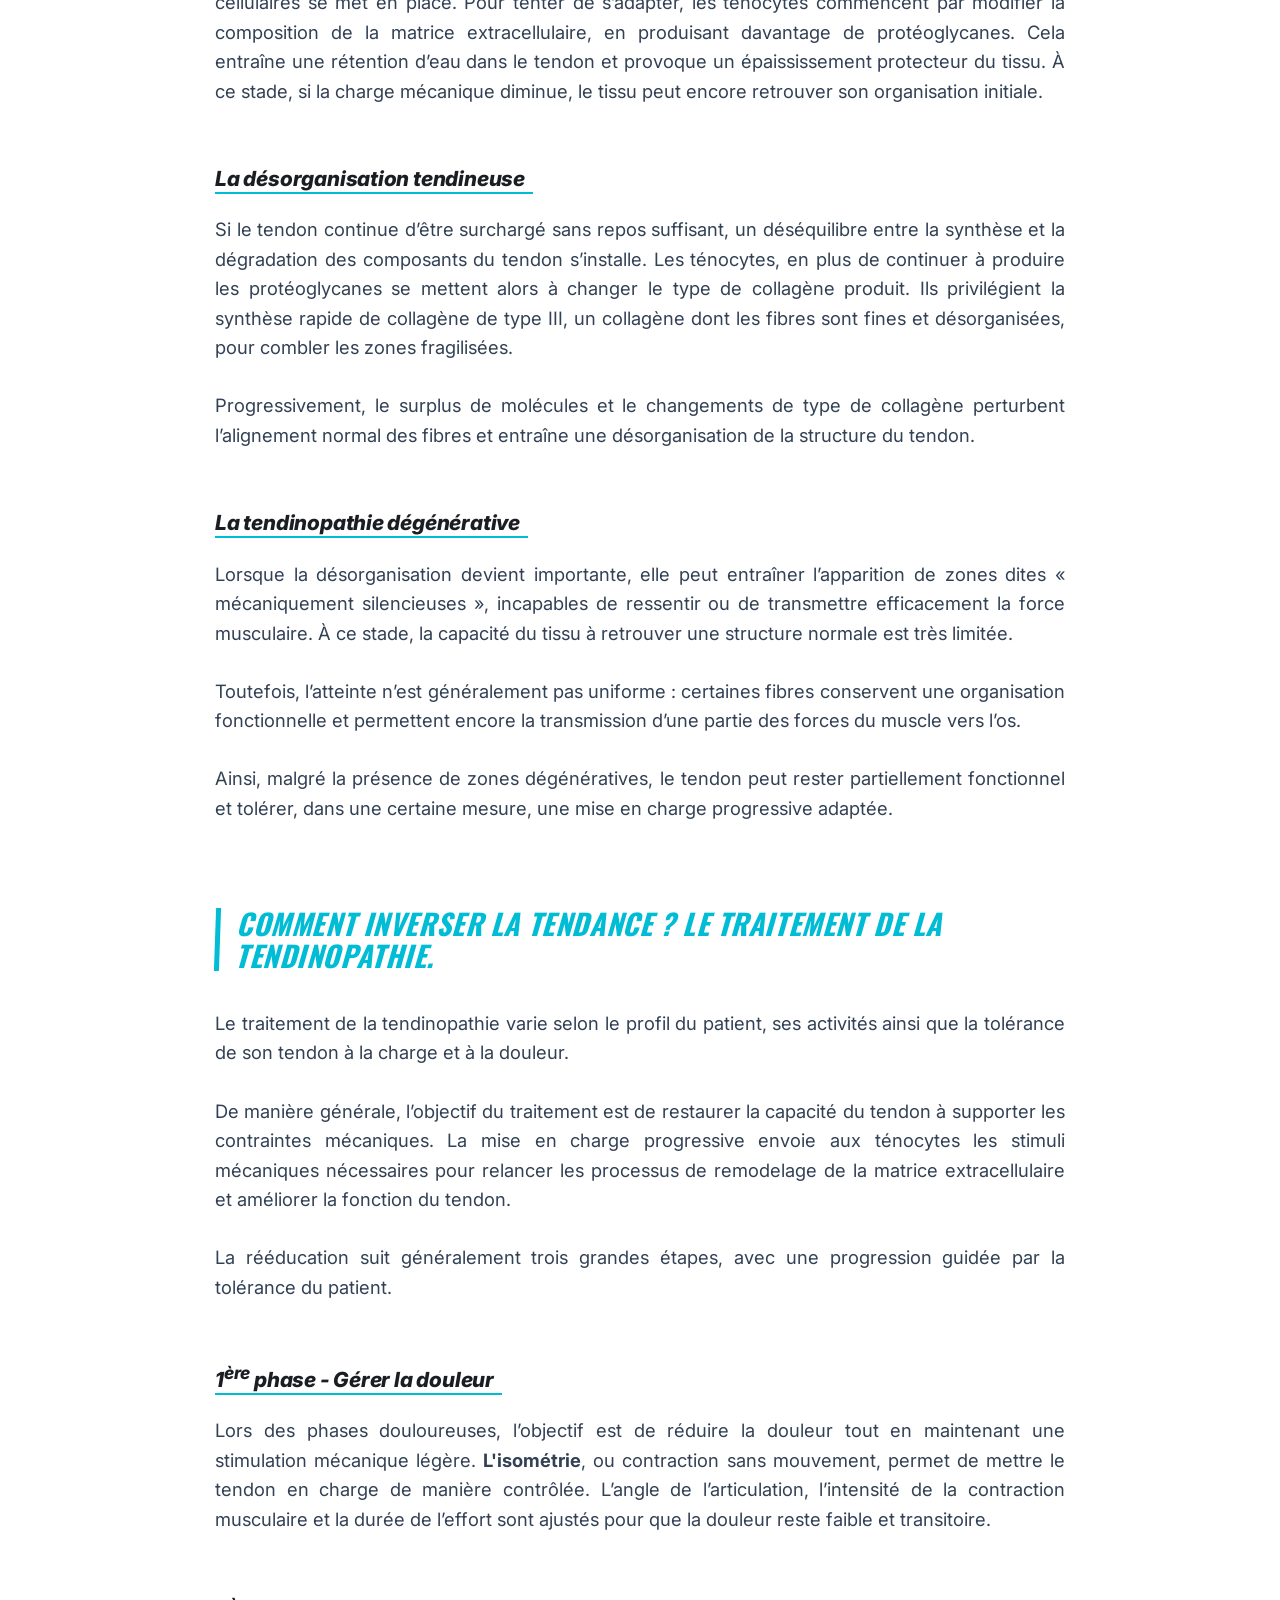
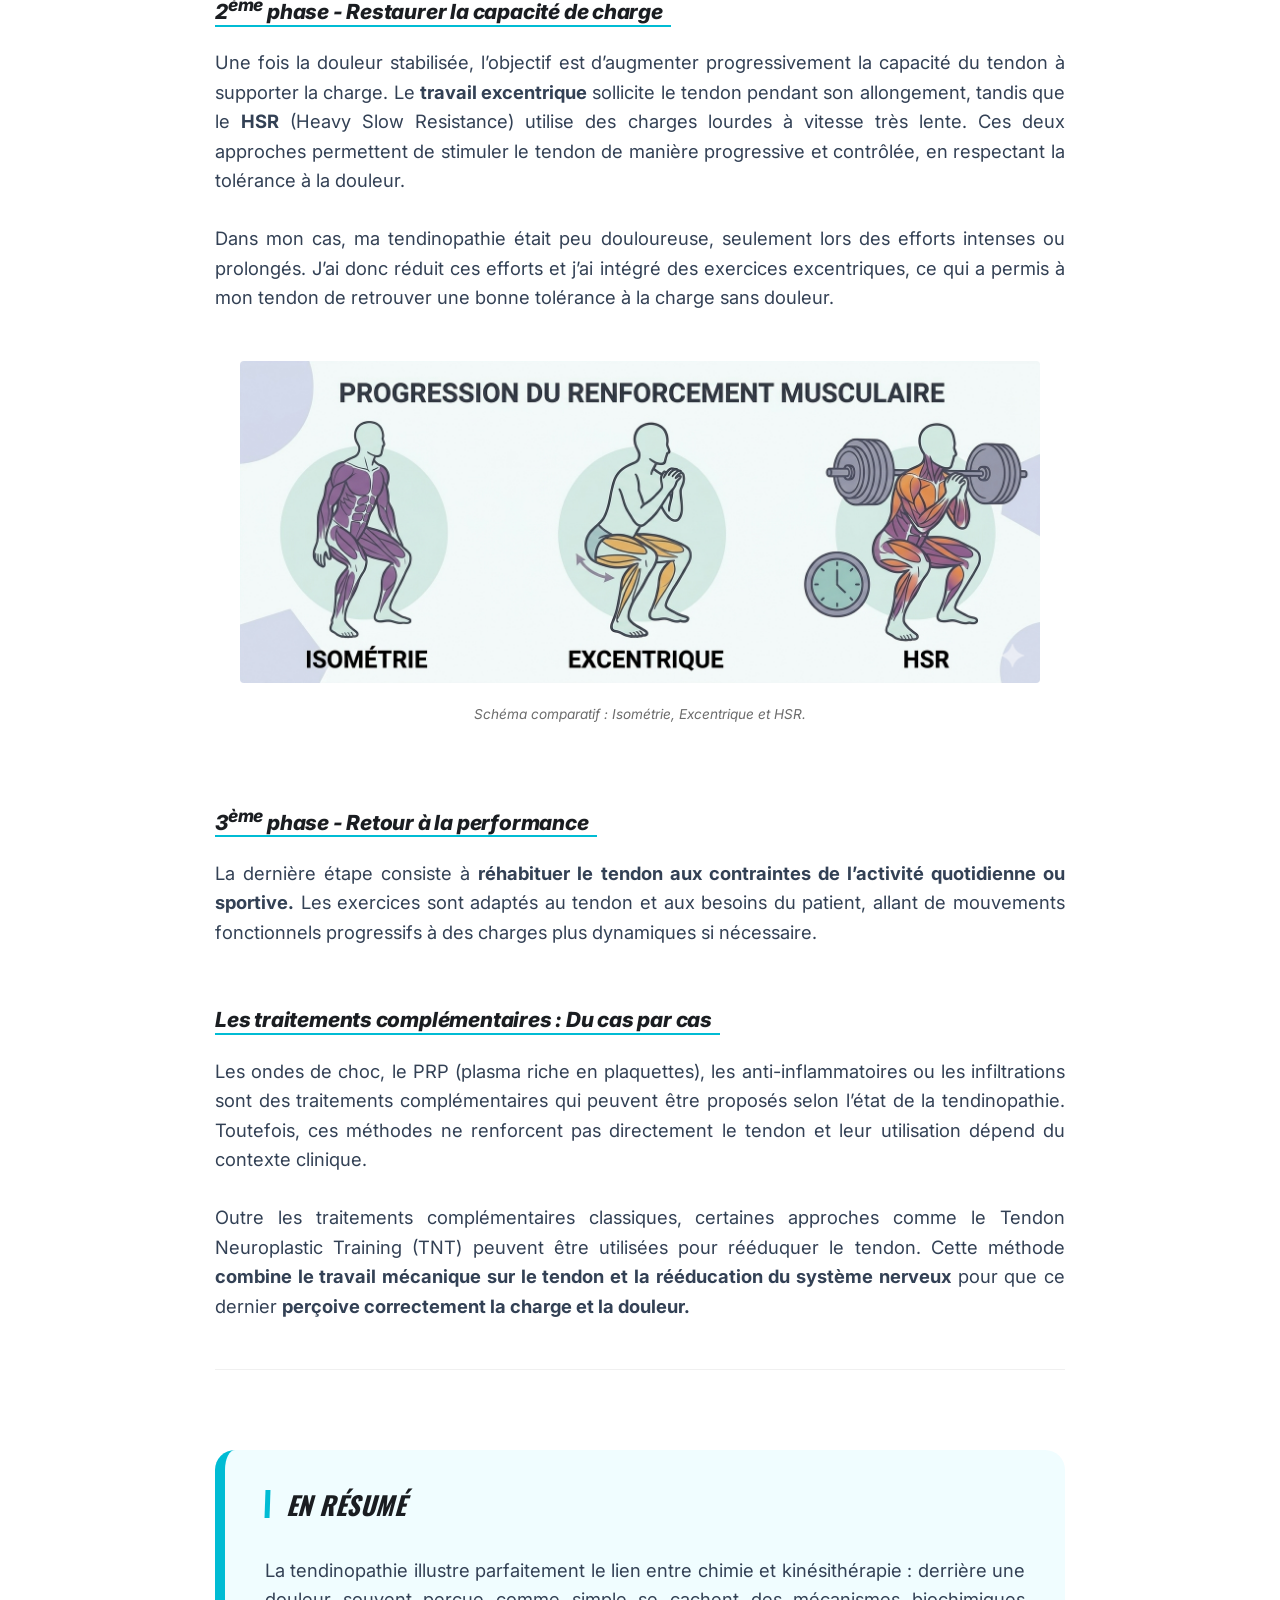
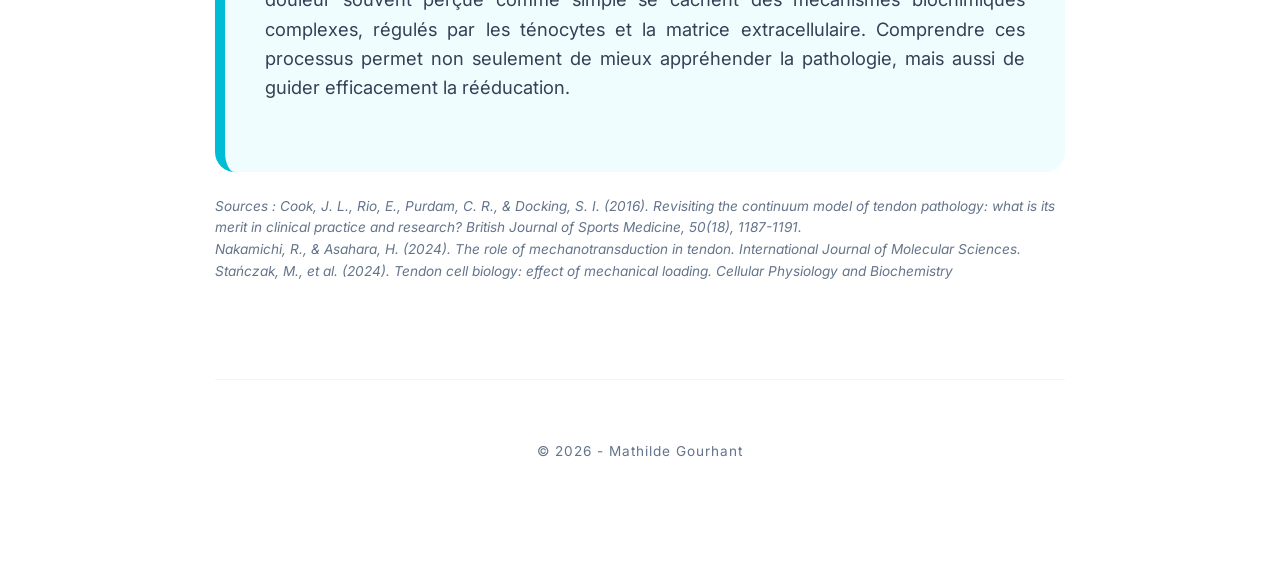
==== commit 5375bc7e: "Add files via upload" ====
--- a/article-1.html
+++ b/article-1.html
@@ -13,10 +13,9 @@
 
 <div class="container">
     <header>
-        <h1><a href="#">Mon Blog Santé & Sport</a></h1>
+        <h1><a href="index.html">Mon Blog Santé & Sport</a></h1>
         <nav>
-            <a href="#">Accueil</a>
-            <a href="#">À propos</a>
+            <a href="index.html">Accueil</a>
         </nav>
     </header>
 
--- a/style.css
+++ b/style.css
@@ -177,6 +177,9 @@
     margin-bottom: 1.2rem;
     position: relative;
     padding-left: 1.5rem;
+
+    text-align: justify;
+    hyphens: auto;
 }
 
 .article-content li::before {
@@ -185,6 +188,7 @@
     font-weight: bold;
     position: absolute;
     left: 0;
+    top: 0;
 }
 
 .article-content li strong {
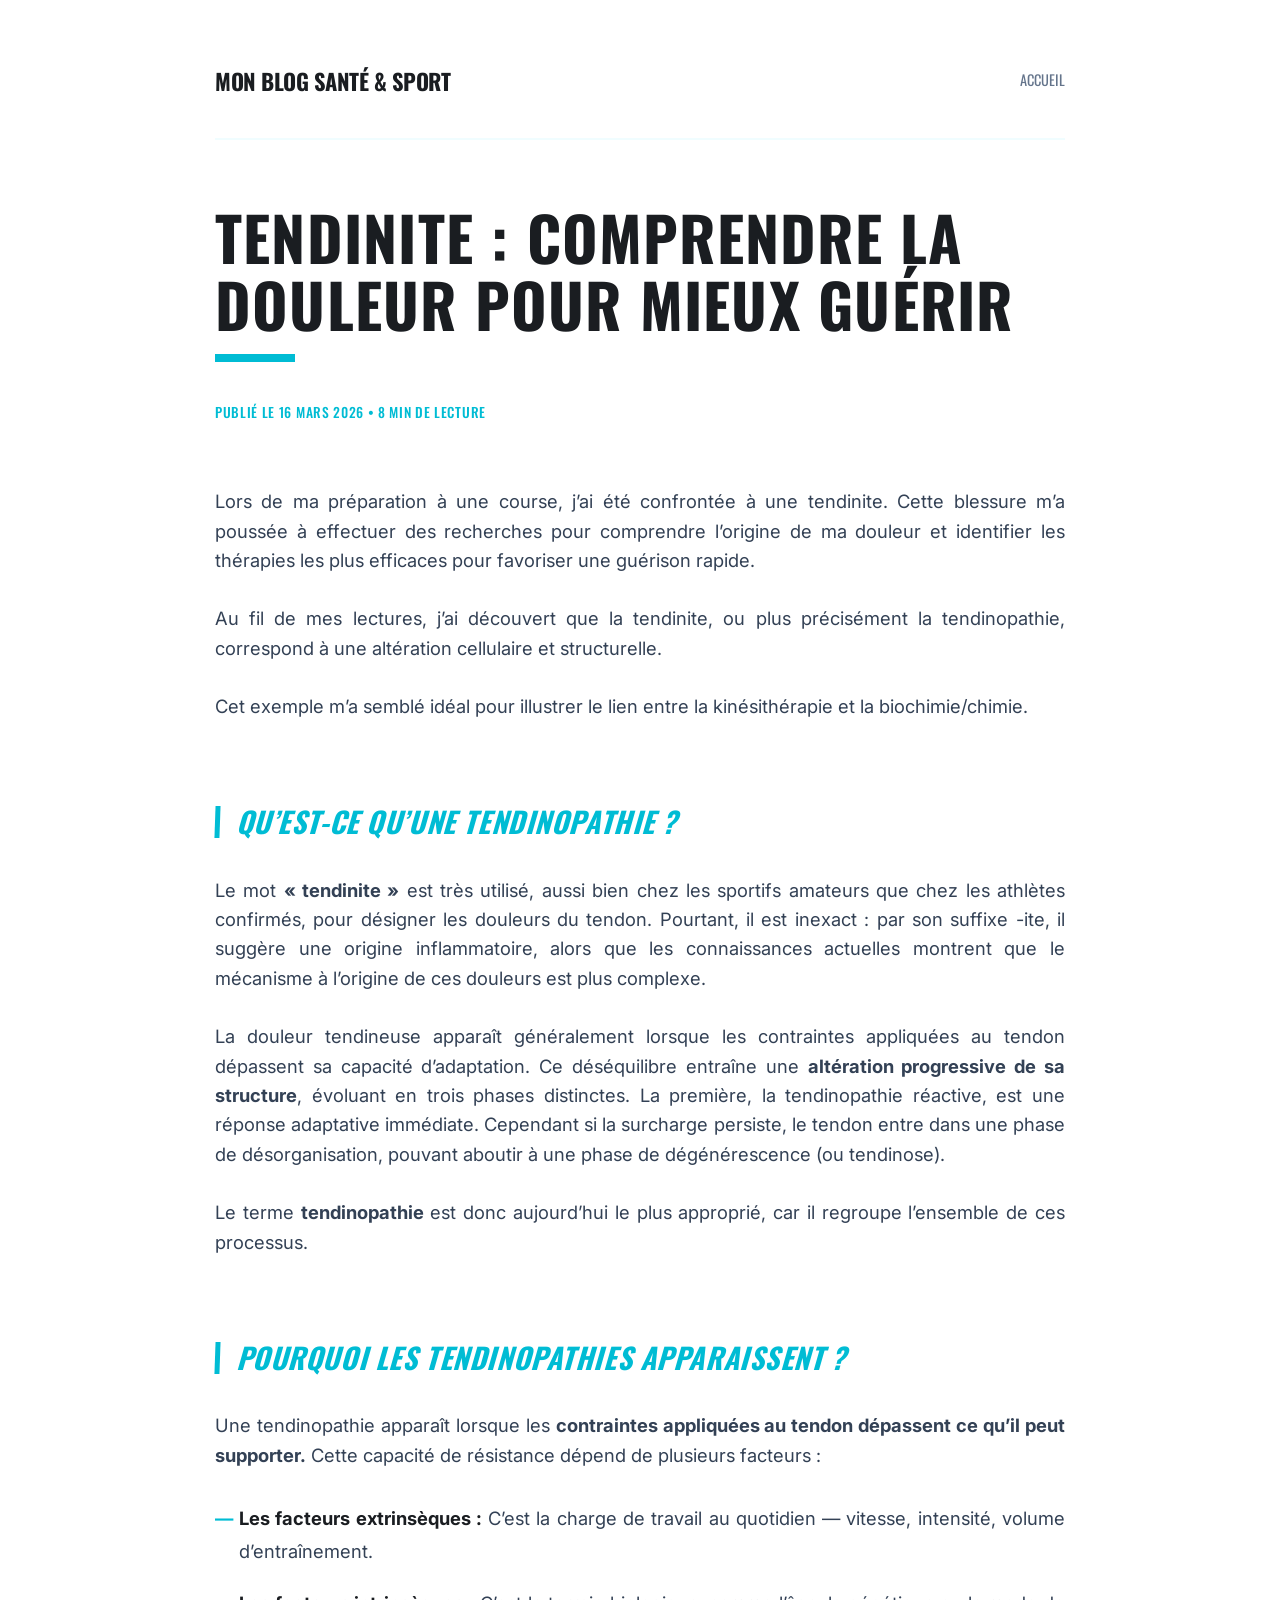
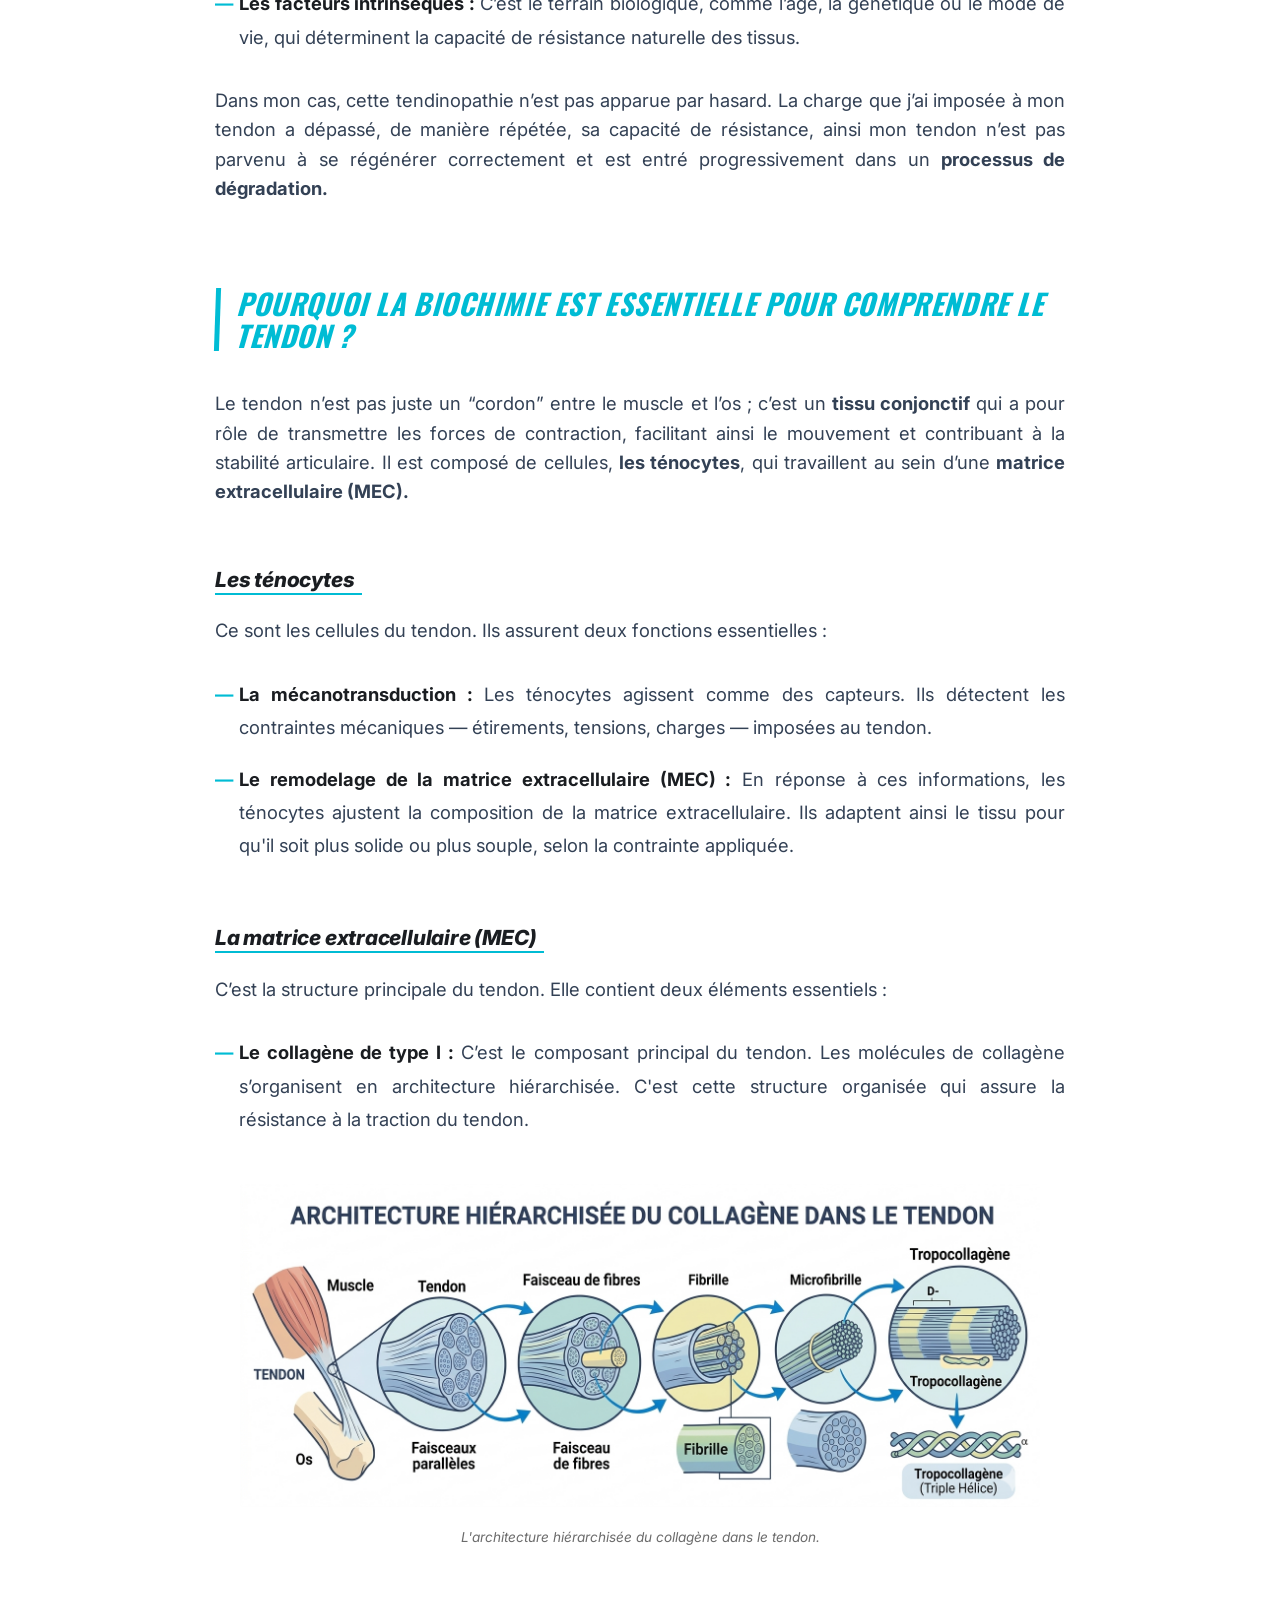
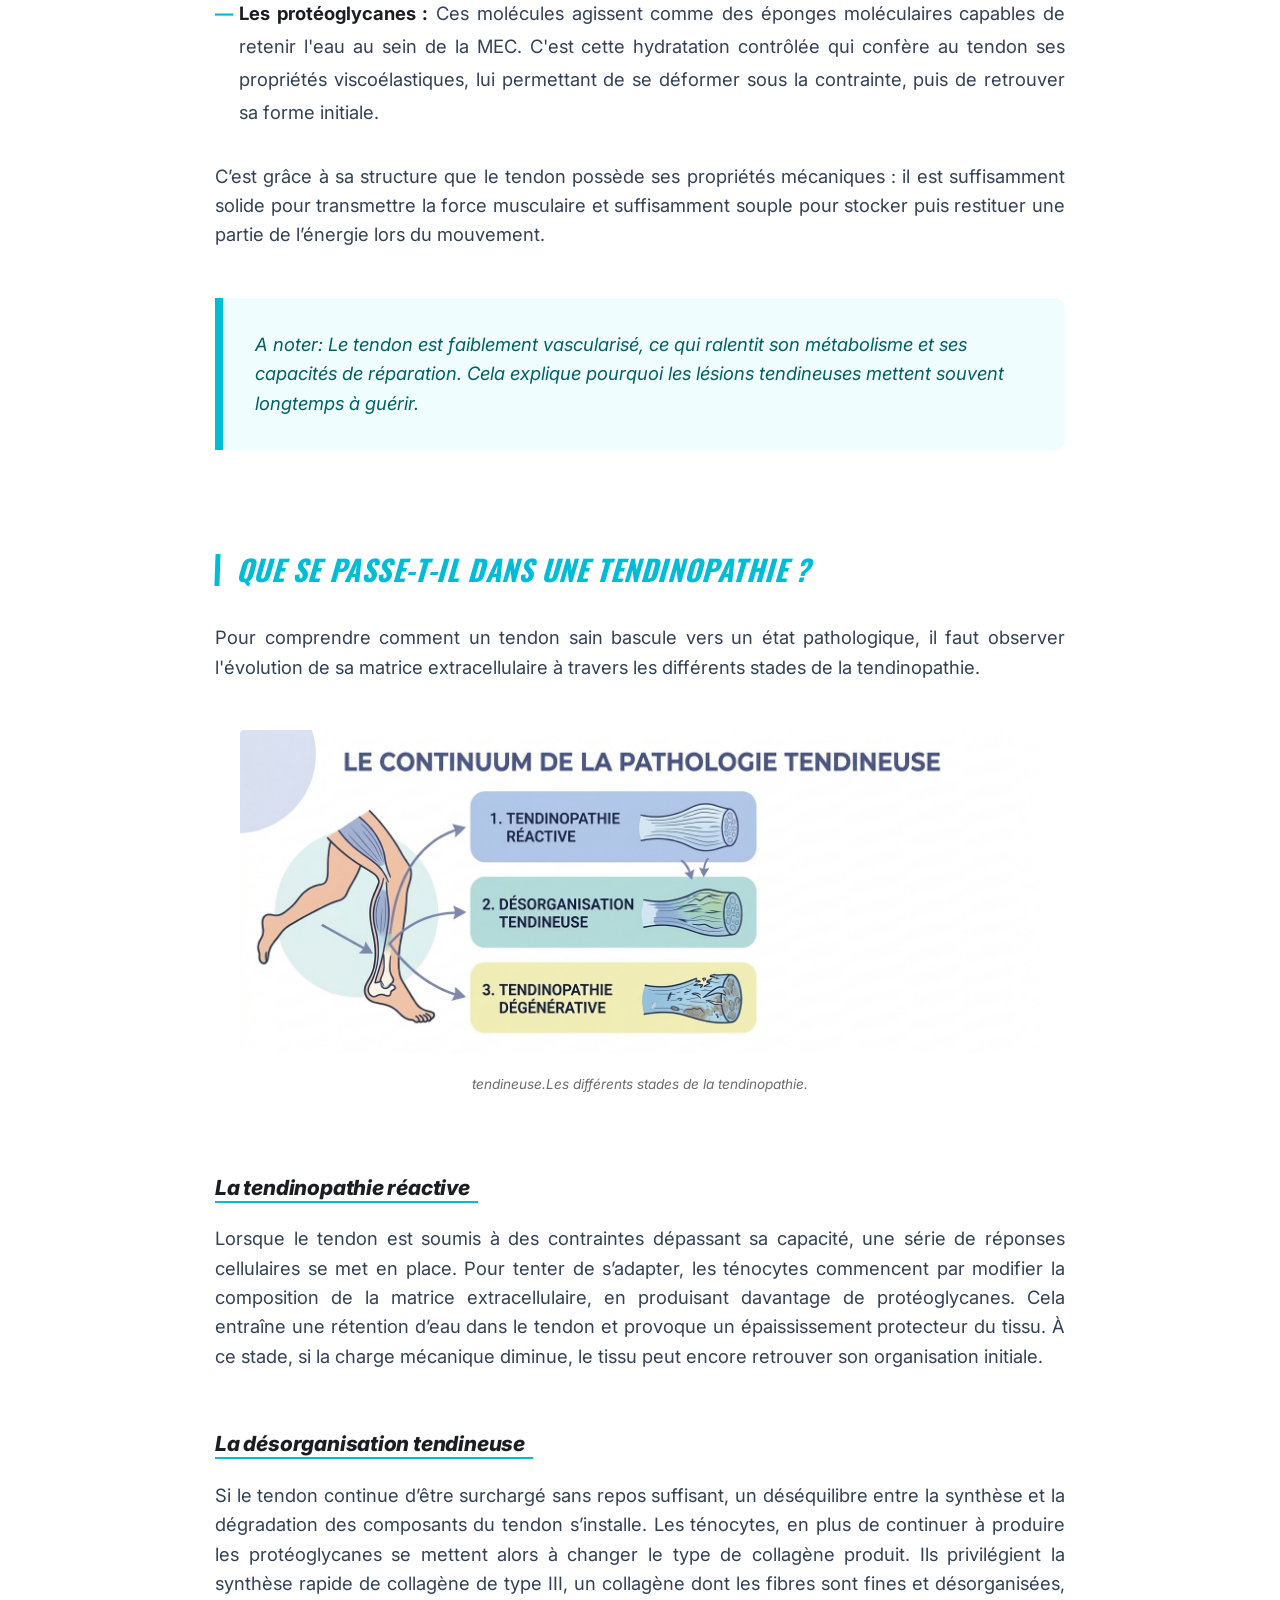
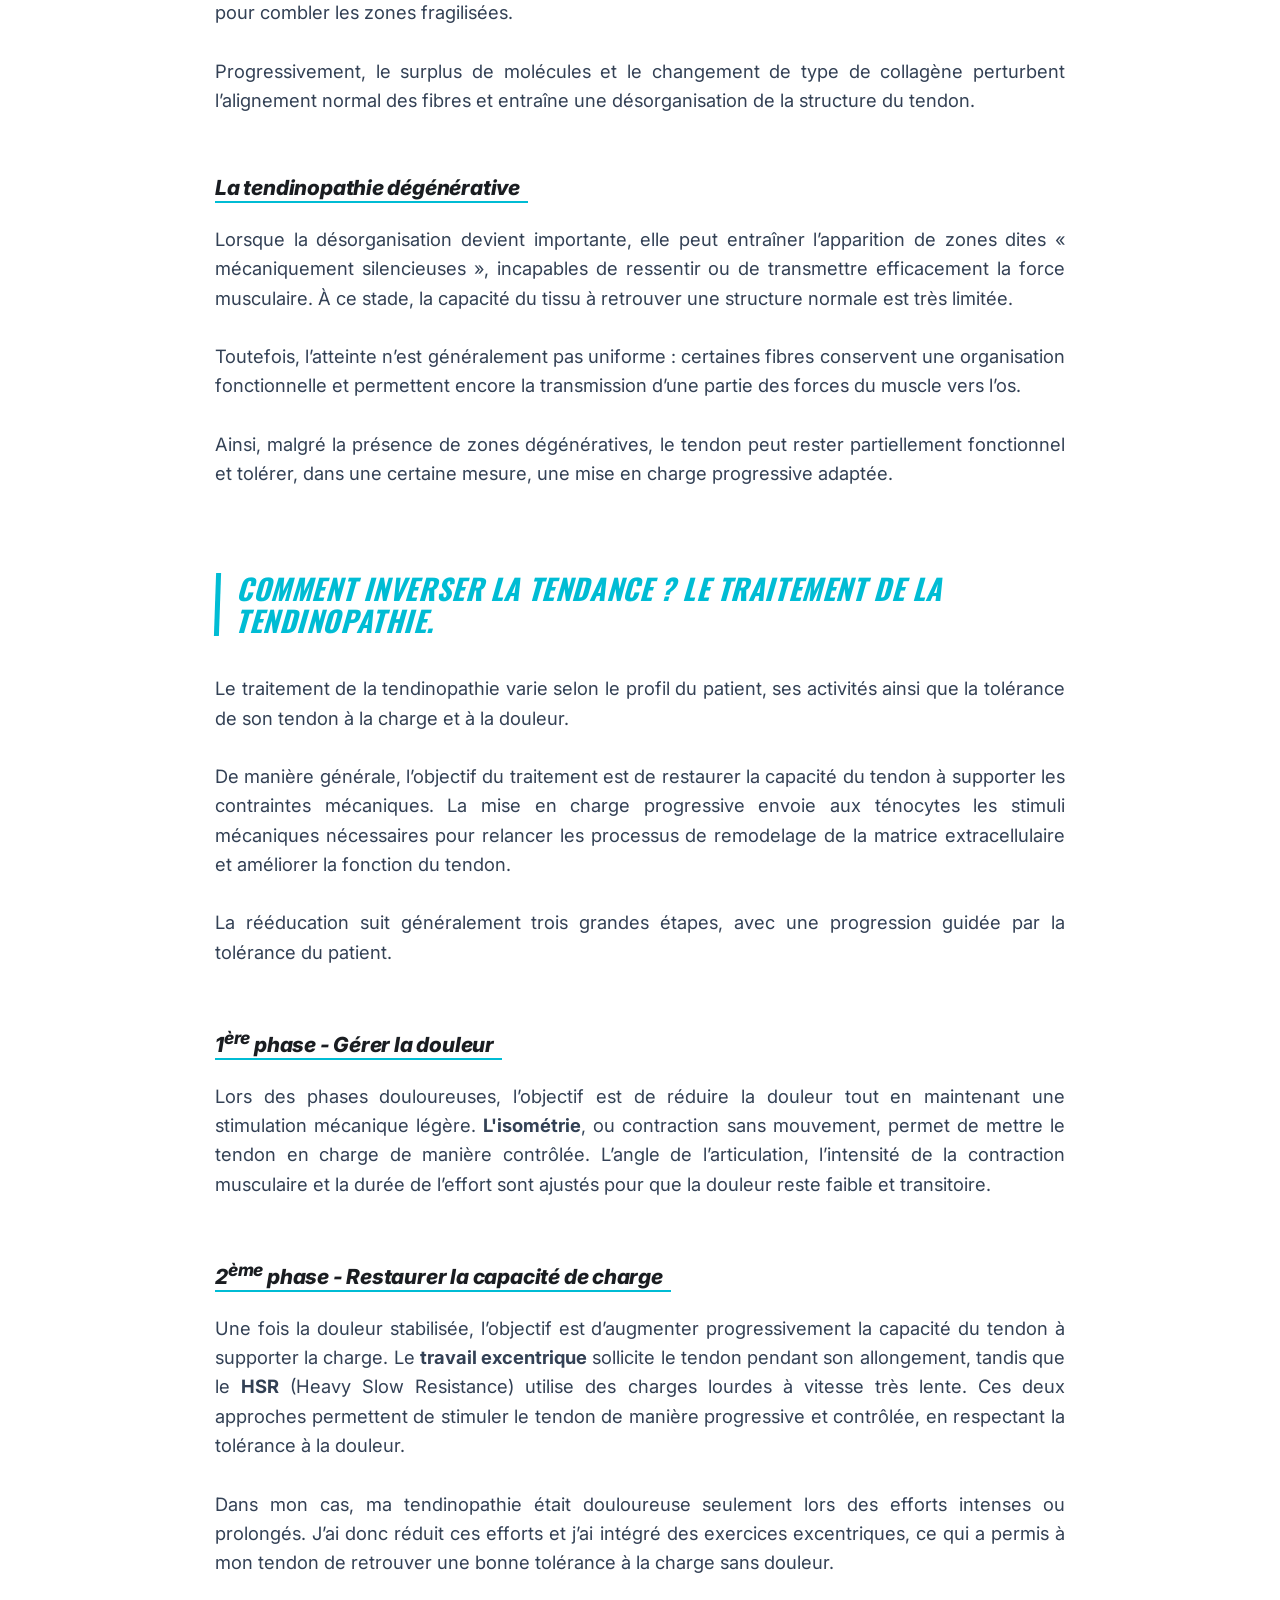
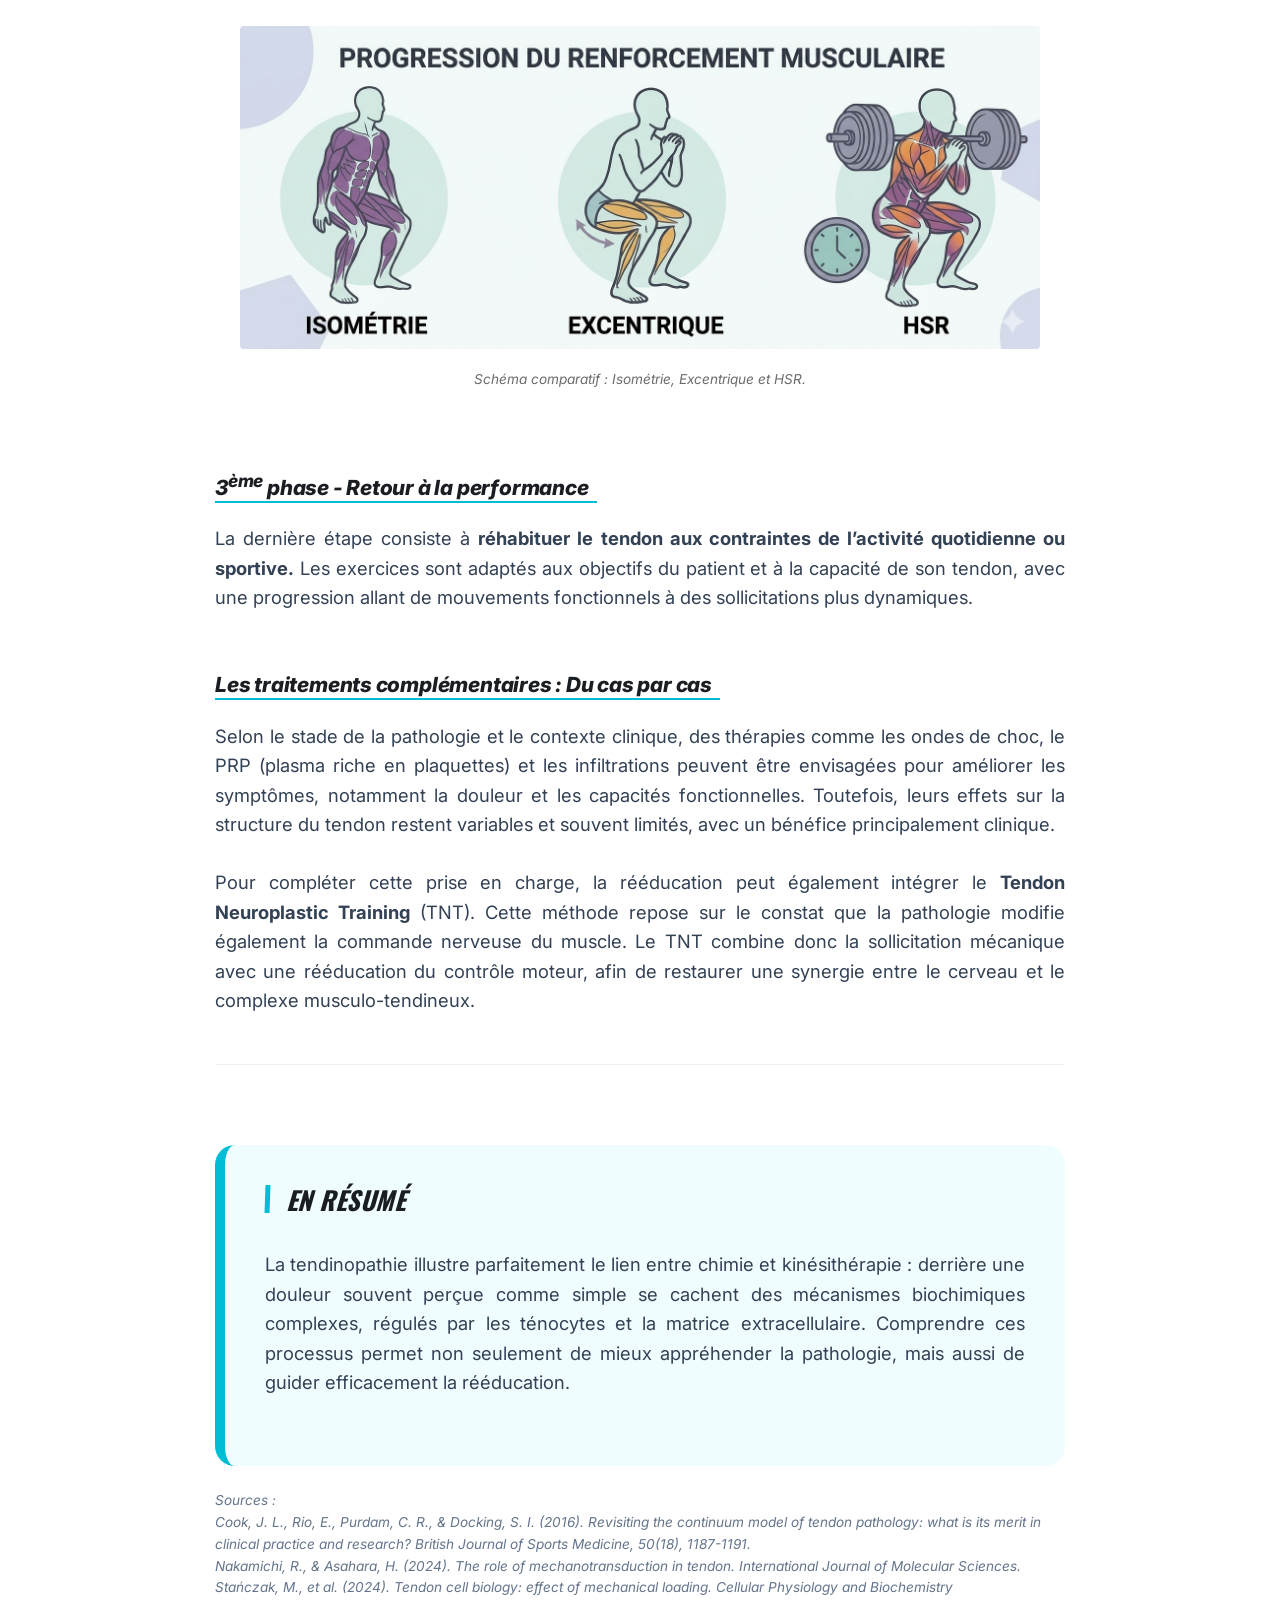
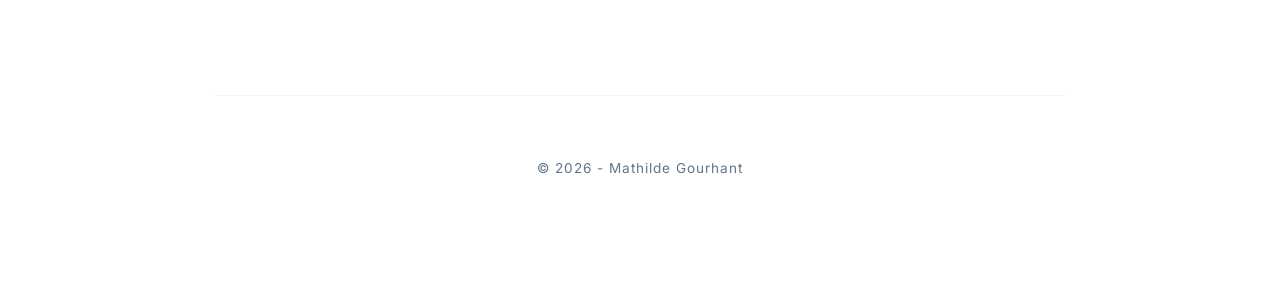
==== commit 90417b23: "Add files via upload" ====
--- a/article-1.html
+++ b/article-1.html
@@ -6,7 +6,7 @@
     <link href="https://fonts.googleapis.com/css2?family=Oswald:wght@700&family=Inter:wght@400;700;900&display=swap" rel="stylesheet">
     <meta charset="UTF-8">
     <meta name="viewport" content="width=device-width, initial-scale=1.0">
-    <title>Ce qui relie la chimie à la kinésithérapie : l'exemple de la tendinopathie</title>
+    <title>Tendinite : Comprendre la douleur pour mieux guérir</title>
     <link rel="stylesheet" href="style.css">
 </head>
 <body>
@@ -21,25 +21,36 @@
 
     <article class="article-content">
         <div class="post-preview" style="display: block; border: none; padding: 0;">
-            <h1>Ce qui relie la chimie à la kinésithérapie : l'exemple de la tendinopathie</h1>
+            <h1>Tendinite : Comprendre la douleur pour mieux guérir</h1>
             <p class="post-meta" style="margin-top: 1rem;">Publié le 16 Mars 2026 • 8 min de lecture</p>
         </div>
 
-        <p>Si vous lisez cet article, c’est sans doute que vous vous demandez, comme moi, ce qui peut bien relier la chimie à la kinésithérapie.</p>
+        <p>Lors de ma préparation à une course, j’ai été confrontée à une tendinite. Cette blessure m’a poussée à effectuer des recherches pour comprendre l’origine de ma douleur et identifier les
+          thérapies les plus efficaces pour favoriser une guérison rapide.</p>
         
-        <p>Au premier abord, on pourrait croire que ces deux domaines n’ont rien à voir : d’un côté, l’étude des molécules ; de l’autre, celle du mouvement. Pourtant, en y regardant de plus près, j’ai réalisé que de nombreux mécanismes impliqués dans le fonctionnement du corps humain reposent sur des processus chimiques et biochimiques.</p>
-        <p>Pour vous illustrer ce lien, j’ai choisi de vous parler de la tendinite, une blessure que j’ai vécue en tant que sportive. A l’époque, je préparais une course importante et cette blessure a dévié tous mes plans d’entraînement. Afin de guérir au plus vite, j’ai voulu comprendre l’origine de ma douleur et l'efficacité réelle des traitements.</p>
+        <p>Au fil de mes lectures, j’ai découvert que la tendinite, ou plus précisément la tendinopathie,
+            correspond à une altération cellulaire et structurelle.</p>
+        
+            <p>Cet exemple m’a semblé idéal pour illustrer le lien entre la kinésithérapie et la biochimie/chimie.</p>
 
         <h2>Qu’est-ce qu’une tendinopathie ?</h2>
         
-        <p>Le mot <b>« tendinite »</b> est très utilisé, aussi bien chez les sportifs amateurs que chez les athlètes confirmés. Pourtant, ce n’est pas toujours le terme le plus approprié.</p>
+        <p>Le mot <b>« tendinite »</b> est très utilisé, aussi bien chez les sportifs amateurs que chez les
+            athlètes confirmés, pour désigner les douleurs du tendon. Pourtant, il est inexact : par son
+            suffixe -ite, il suggère une origine inflammatoire, alors que les connaissances actuelles
+            montrent que le mécanisme à l’origine de ces douleurs est plus complexe.</p>
         
-        <p>Pendant longtemps, la douleur au tendon a été considérée comme une simple inflammation (le suffixe <b>-ite</b> en médecine signifie inflammation) ou comme une déchirure de quelques fibres du tendon. Aujourd’hui, les connaissances ont évolué : la douleur tendineuse correspond à un processus biologique plus complexe.</p>
         
-        <p>Elle apparaît généralement lorsque les contraintes appliquées au tendon dépassent sa capacité d’adaptation. Le tendon entre alors dans une première phase appelée <b>tendinopathie réactive</b>. Si la surcharge mécanique persiste, le tendon peut évoluer vers une phase de <b>désorganisation</b>, puis vers une phase de <b>dégénérescence, appelée tendinose.</b></p>
-        
+        <p>La douleur tendineuse apparaît généralement lorsque les contraintes appliquées au tendon
+            dépassent sa capacité d’adaptation. Ce déséquilibre entraîne une <b>altération progressive
 
-        <p>C’est pour cette raison que le terme <b>tendinopathie</b> est aujourd’hui privilégié. Il permet d’englober l’ensemble du spectre des atteintes du tendon, depuis la simple réaction cellulaire jusqu’aux modifications plus profondes de sa structure.</p>
+            de sa structure</b>, évoluant en trois phases distinctes. La première, la tendinopathie
+            réactive, est une réponse adaptative immédiate. Cependant si la surcharge persiste, le
+            tendon entre dans une phase de désorganisation, pouvant aboutir à une phase de
+            dégénérescence (ou tendinose).</p>
+
+        <p>Le terme <b>tendinopathie</b> est donc aujourd’hui le plus approprié, car il regroupe l’ensemble
+            de ces processus.</p>
 
         <h2>Pourquoi les tendinopathies apparaissent ?</h2>
         
@@ -54,7 +65,7 @@
 
         <h2>Pourquoi la biochimie est essentielle pour comprendre le tendon ?</h2>
         
-        <p>Le tendon n’est pas juste un “cordon” entre le muscle et l’os ; c’est un <b>tissu conjonctif</b> qui a pour rôle de transmettre les forces de contraction, facilitant ainsi le mouvement et contribuant à la stabilité articulaire. Il est composé de cellules, <b>les ténocytes</b>, qui travaillent au sein d’une <b>matrice extracellulaire (MEC).</b> C’est cette structure complexe qui assure la solidité et la souplesse du tendon.</p>
+        <p>Le tendon n’est pas juste un “cordon” entre le muscle et l’os ; c’est un <b>tissu conjonctif</b> qui a pour rôle de transmettre les forces de contraction, facilitant ainsi le mouvement et contribuant à la stabilité articulaire. Il est composé de cellules, <b>les ténocytes</b>, qui travaillent au sein d’une <b>matrice extracellulaire (MEC).</b></p>
 
         <h3>Les ténocytes</h3>
         <p>Ce sont les cellules du tendon. Ils assurent deux fonctions essentielles :</p>
@@ -67,7 +78,7 @@
         <p>C’est la structure principale du tendon. Elle contient deux éléments essentiels :</p>
 
         <ul>
-            <li><strong>Le collagène de type I :</strong> C’est le composant principal du tendon. Les molécules de collagène s’organisent en architecture hiérarchisée (tropocollagène ➔ microfibrilles ➔ fibrilles ➔ fibres ➔ faisceaux parallèles). C'est cette structure organisée qui assure la résistance à la traction du tendon.</li>
+            <li><strong>Le collagène de type I :</strong> C’est le composant principal du tendon. Les molécules de collagène s’organisent en architecture hiérarchisée. C'est cette structure organisée qui assure la résistance à la traction du tendon.</li>
             <figure style="margin: 3rem 0; text-align: center;">
                 <img src="image_2.png" alt="Architecture hiérarchisée du collagène dans le tendon" style="width: 100%; max-width: 800px; height: auto; border-radius: 4px;">
                 <figcaption style="font-size: 0.85rem; color: #6B6B6B; margin-top: 0.8rem; font-style: italic;">
@@ -80,20 +91,20 @@
 
 
 
-        <p>C’est grâce à sa structure que le tendon possède ces propriétés mécaniques : il est suffisamment solide pour transmettre la force musculaire et suffisamment souple pour stocker puis restituer une partie de l’énergie lors du mouvement.</p>
+        <p>C’est grâce à sa structure que le tendon possède ses propriétés mécaniques : il est suffisamment solide pour transmettre la force musculaire et suffisamment souple pour stocker puis restituer une partie de l’énergie lors du mouvement.</p>
         <blockquote>
             A noter: Le tendon est faiblement vascularisé, ce qui ralentit son métabolisme et ses capacités de réparation. Cela explique pourquoi les lésions tendineuses mettent souvent longtemps à guérir.
         </blockquote>
 
         <h2>Que se passe-t-il dans une tendinopathie ?</h2>
         
-        <p>Pour comprendre comment un tendon sain glisse vers un état pathologique, il faut observer l'évolution de sa matrice extracellulaire à travers les différents stades de la tendinopathie.</p>
+        <p>Pour comprendre comment un tendon sain bascule vers un état pathologique, il faut observer l'évolution de sa matrice extracellulaire à travers les différents stades de la tendinopathie.</p>
 
         <figure style="margin: 3rem 0; text-align: center;">
             <figure style="margin: 3rem 0; text-align: center;">
                 <img src="image_1.png" alt="Le continuum de la pathologie tendineuse" style="width: 100%; max-width: 800px; height: auto; border-radius: 4px;">
                 <figcaption style="font-size: 0.85rem; color: #6B6B6B; margin-top: 0.8rem; font-style: italic;">
-                    Le continuum de la pathologie tendineuse.
+                    tendineuse.Les différents stades de la tendinopathie.
                 </figcaption>
             </figure>
         </figure>
@@ -103,7 +114,7 @@
 
         <h3>La désorganisation tendineuse</h3>
         <p>Si le tendon continue d’être surchargé sans repos suffisant, un déséquilibre entre la synthèse et la dégradation des composants du tendon s’installe. Les ténocytes, en plus de continuer à produire les protéoglycanes se mettent alors à changer le type de collagène produit. Ils privilégient la synthèse rapide de collagène de type III, un collagène dont les fibres sont fines et désorganisées, pour combler les zones fragilisées.</p>
-        <p>Progressivement, le surplus de molécules et le changements de type de collagène perturbent l’alignement normal des fibres et entraîne une désorganisation de la structure du tendon.</p>
+        <p>Progressivement, le surplus de molécules et le changement de type de collagène perturbent l’alignement normal des fibres et entraîne une désorganisation de la structure du tendon.</p>
 
         <h3>La tendinopathie dégénérative</h3>
         <p>Lorsque la désorganisation devient importante, elle peut entraîner l’apparition de zones dites « mécaniquement silencieuses », incapables de ressentir ou de transmettre efficacement la force musculaire. À ce stade, la capacité du tissu à retrouver une structure normale est très limitée.</p>
@@ -124,7 +135,7 @@
         <h3>2<sup>ème</sup> phase - Restaurer la capacité de charge </h3>
         <p>Une fois la douleur stabilisée, l’objectif est d’augmenter progressivement la capacité du tendon à supporter la charge. Le <b>travail excentrique</b> sollicite le tendon pendant son allongement, tandis que le <b>HSR</b> (Heavy Slow Resistance) utilise des charges lourdes à vitesse très lente. Ces deux approches permettent de stimuler le tendon de manière progressive et contrôlée, en respectant la tolérance à la douleur.</p>
         
-        <p>Dans mon cas, ma tendinopathie était peu douloureuse, seulement lors des efforts intenses ou prolongés. J’ai donc réduit ces efforts et j’ai intégré des exercices excentriques, ce qui a permis à mon tendon de retrouver une bonne tolérance à la charge sans douleur.</p>
+        <p>Dans mon cas, ma tendinopathie était douloureuse seulement lors des efforts intenses ou prolongés. J’ai donc réduit ces efforts et j’ai intégré des exercices excentriques, ce qui a permis à mon tendon de retrouver une bonne tolérance à la charge sans douleur.</p>
 
 
         <figure style="margin: 3rem 0; text-align: center;">
@@ -136,12 +147,21 @@
 
 
         <h3>3<sup>ème</sup> phase - Retour à la performance</h3>
-        <p>La dernière étape consiste à <b>réhabituer le tendon aux contraintes de l’activité quotidienne ou sportive.</b> Les exercices sont adaptés au tendon et aux besoins du patient, allant de mouvements fonctionnels progressifs à des charges plus dynamiques si nécessaire.</p>
+        <p>La dernière étape consiste à <b>réhabituer le tendon aux contraintes de l’activité quotidienne ou sportive.</b> 
+            Les exercices sont adaptés aux objectifs du patient et à la capacité de son tendon, avec une progression allant de mouvements fonctionnels à des sollicitations plus dynamiques.</p>
 
         <h3>Les traitements complémentaires : Du cas par cas</h3>
-        <p>Les ondes de choc, le PRP (plasma riche en plaquettes), les anti-inflammatoires ou les infiltrations sont des traitements complémentaires qui peuvent être proposés selon l’état de la tendinopathie. Toutefois, ces méthodes ne renforcent pas directement le tendon et leur utilisation dépend du contexte clinique.</p>
+        <p>Selon le stade de la pathologie et le contexte clinique, des thérapies comme les ondes de
+            choc, le PRP (plasma riche en plaquettes) et les infiltrations peuvent être envisagées pour
+            améliorer les symptômes, notamment la douleur et les capacités fonctionnelles. Toutefois,
+            leurs effets sur la structure du tendon restent variables et souvent limités, avec un bénéfice
+            principalement clinique.</p>
         
-        <p>Outre les traitements complémentaires classiques, certaines approches comme le Tendon Neuroplastic Training (TNT) peuvent être utilisées pour rééduquer le tendon. Cette méthode <b>combine le travail mécanique sur le tendon et la rééducation du système nerveux</b> pour que ce dernier <b>perçoive correctement la charge et la douleur.</b></p>
+        <p>Pour compléter cette prise en charge, la rééducation peut également intégrer le <b>Tendon
+            Neuroplastic Training</b> (TNT). Cette méthode repose sur le constat que la pathologie
+            modifie également la commande nerveuse du muscle. Le TNT combine donc la sollicitation
+            mécanique avec une rééducation du contrôle moteur, afin de restaurer une synergie entre le
+            cerveau et le complexe musculo-tendineux.</p>
         
         <hr style="border: 0; border-top: 1px solid #f0f0f0; margin: 3rem 0;">
 
@@ -154,9 +174,9 @@
     </article>
 
             <p style="font-size: 0.85rem; color: var(--meta-color); margin-top: 1.5rem;">
-                <em>Sources : Cook, J. L., Rio, E., Purdam, C. R., & Docking, S. I. (2016). Revisiting the continuum model of tendon pathology: what is its merit in clinical practice and research? British Journal of Sports Medicine, 50(18), 1187-1191.</em>
+                <em>Sources : <br>Cook, J. L., Rio, E., Purdam, C. R., & Docking, S. I. (2016). Revisiting the continuum model of tendon pathology: what is its merit in clinical practice and research? British Journal of Sports Medicine, 50(18), 1187-1191.</em>
                 <br>
-                <em>Nakamichi, R., & Asahara, H. (2024). The role of mechanotransduction in tendon. International Journal of Molecular Sciences.</em>
+                <em>Nakamichi, R., &amp; Asahara, H. (2024). The role of mechanotransduction in tendon. International Journal of Molecular Sciences.</em>
                 <br>
                 <em>Stańczak, M., et al. (2024). Tendon cell biology: effect of mechanical loading. Cellular Physiology and Biochemistry</em>
             </p>
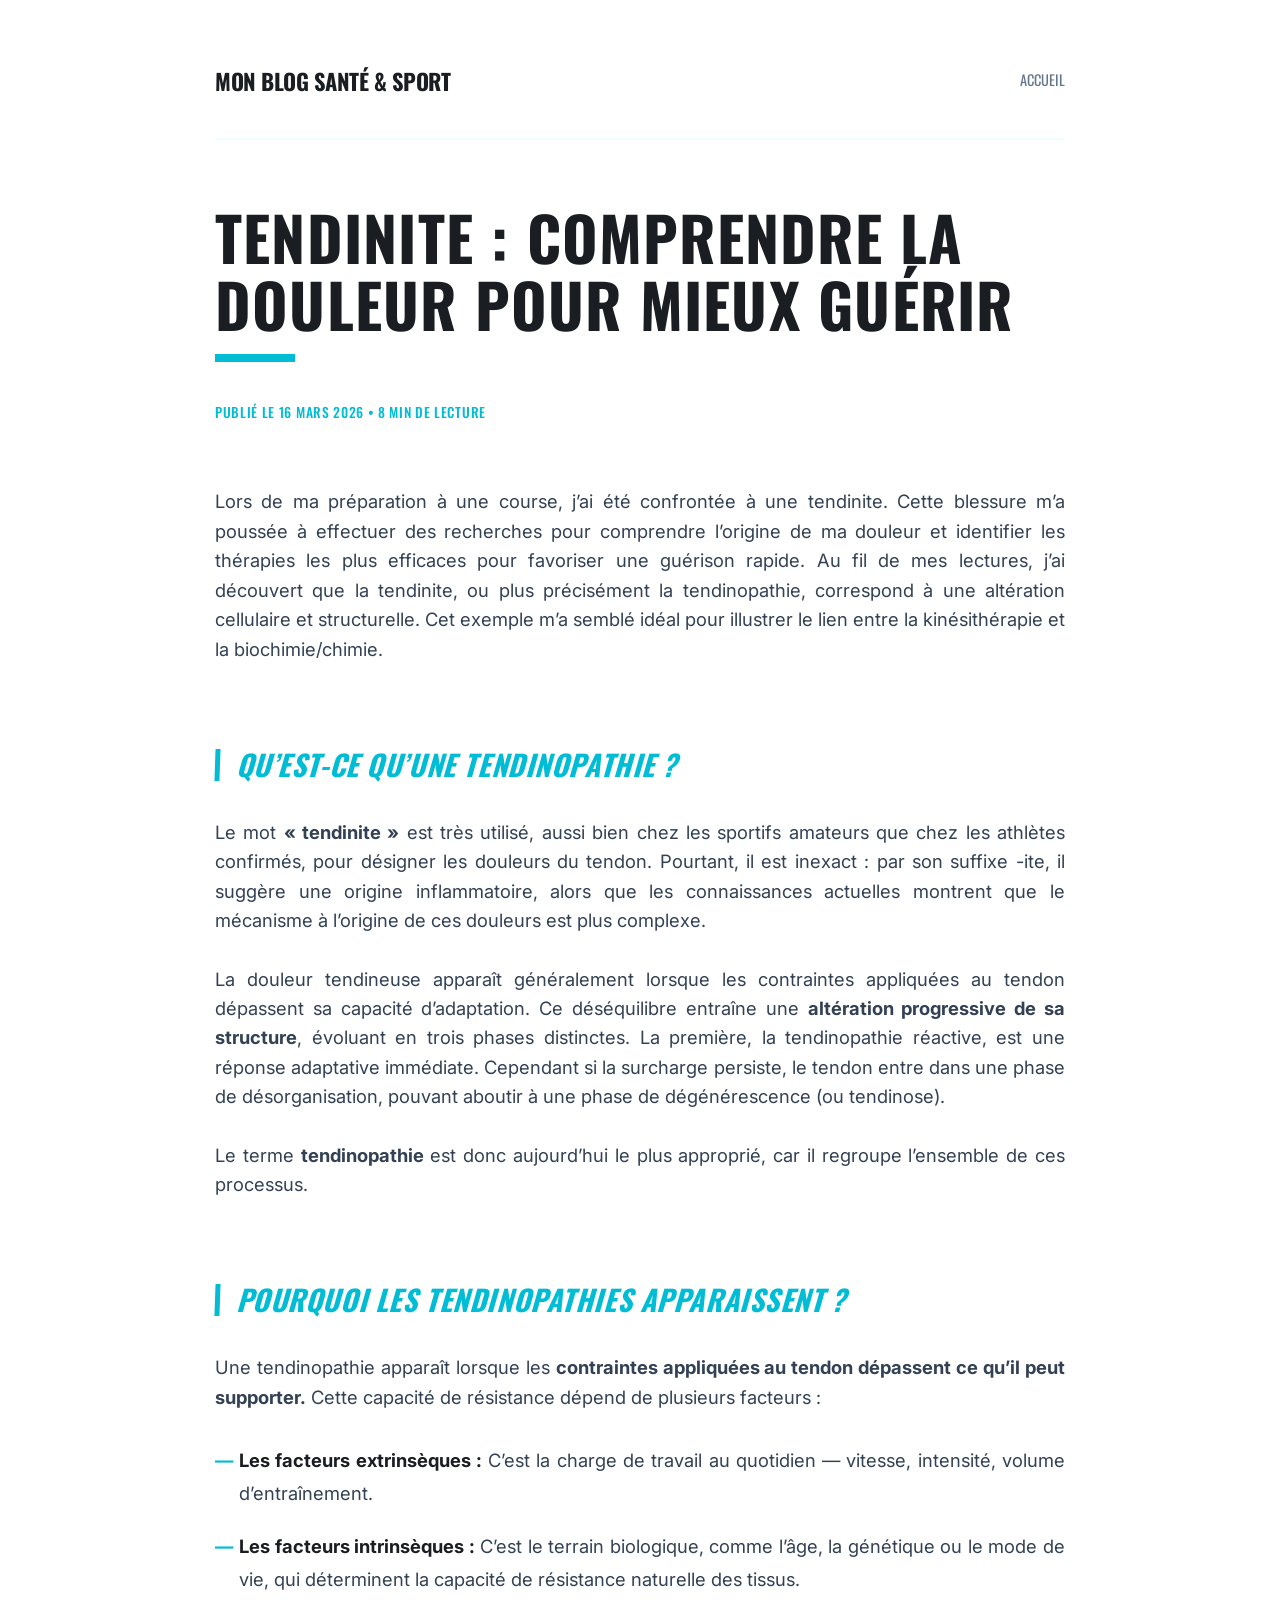
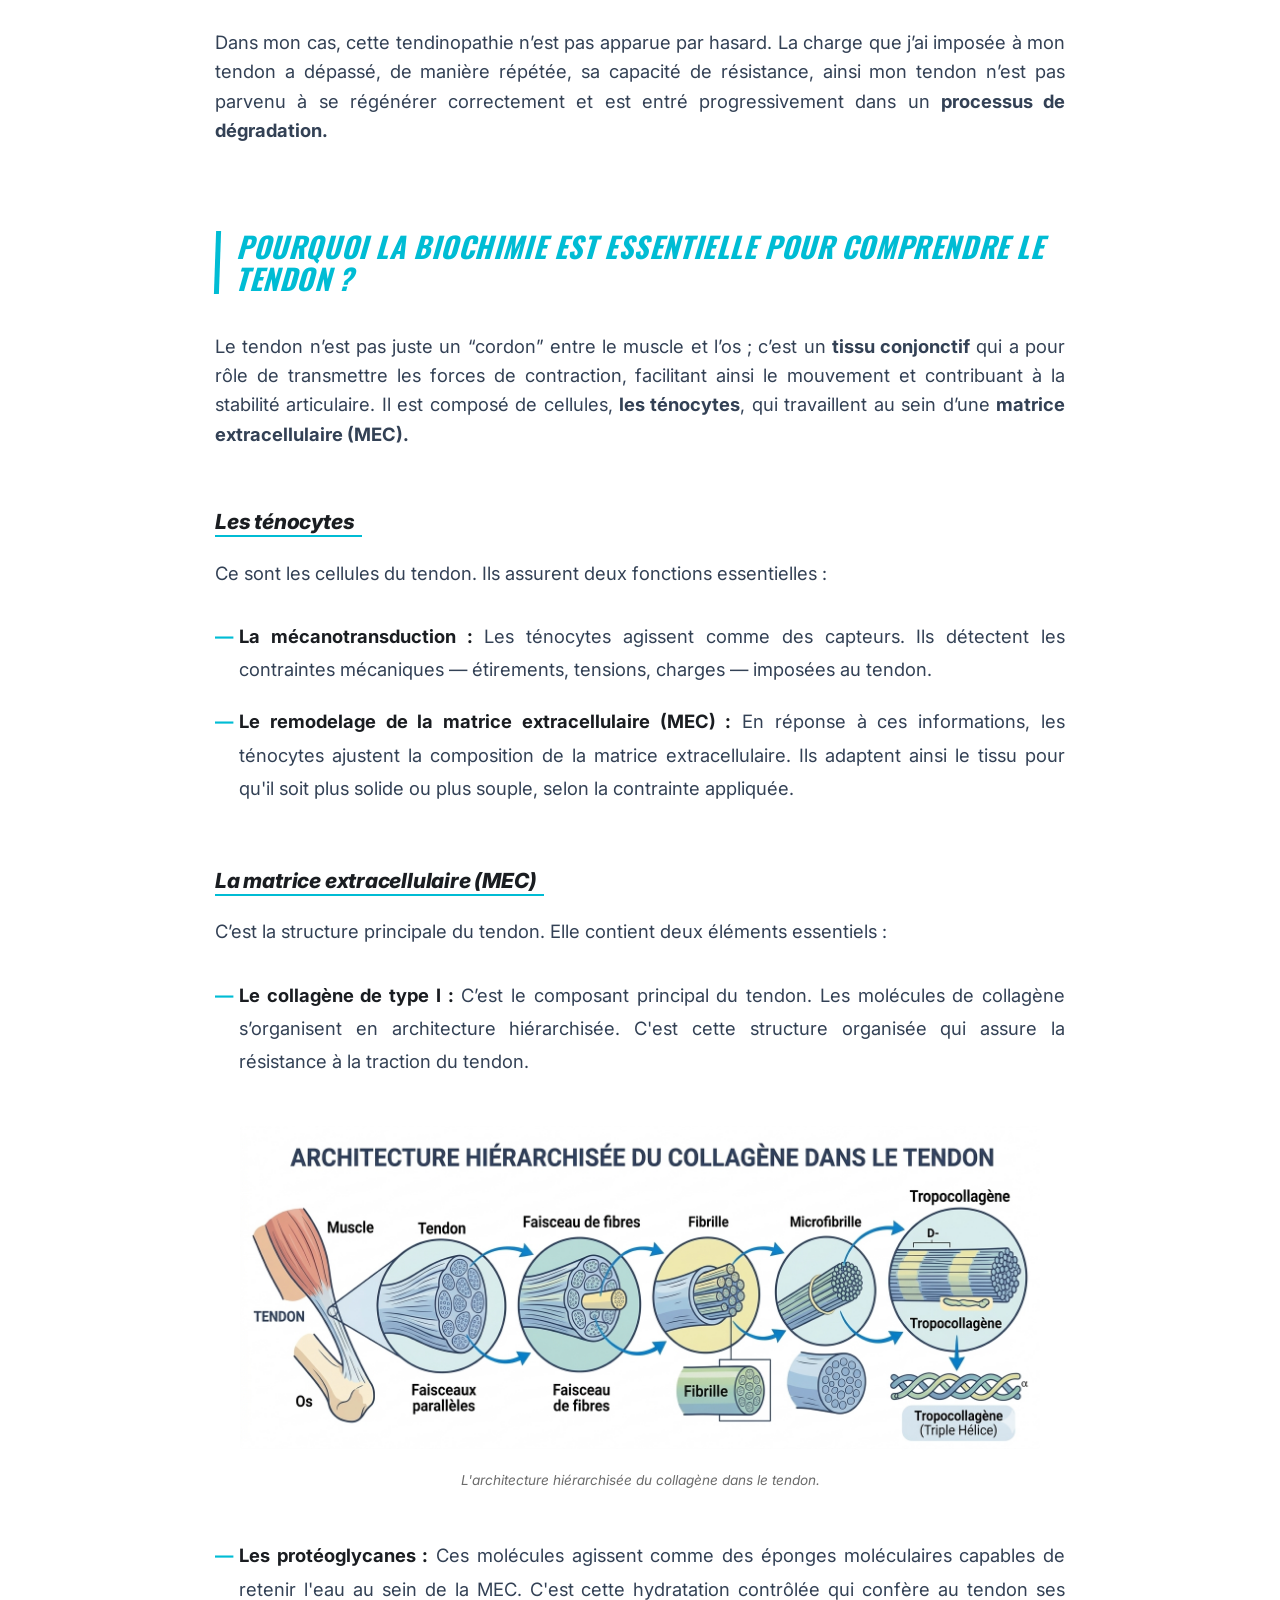
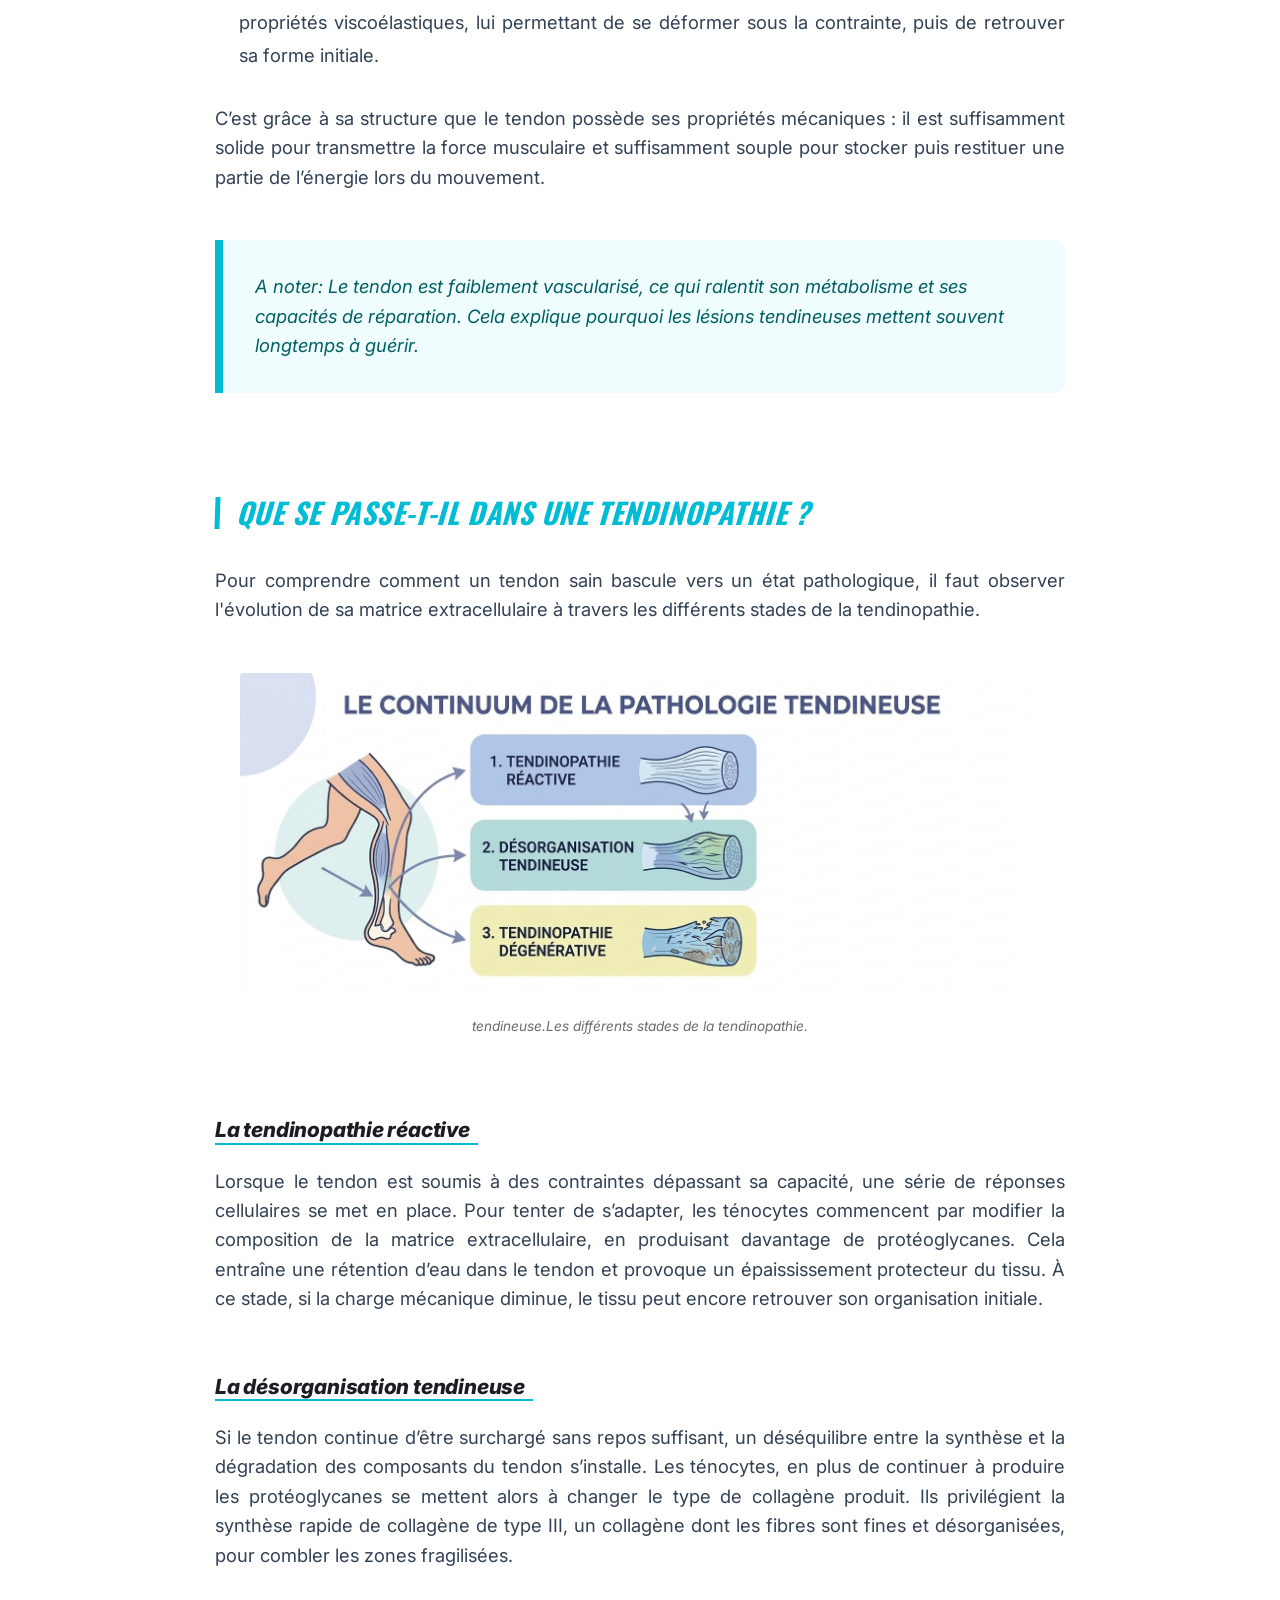
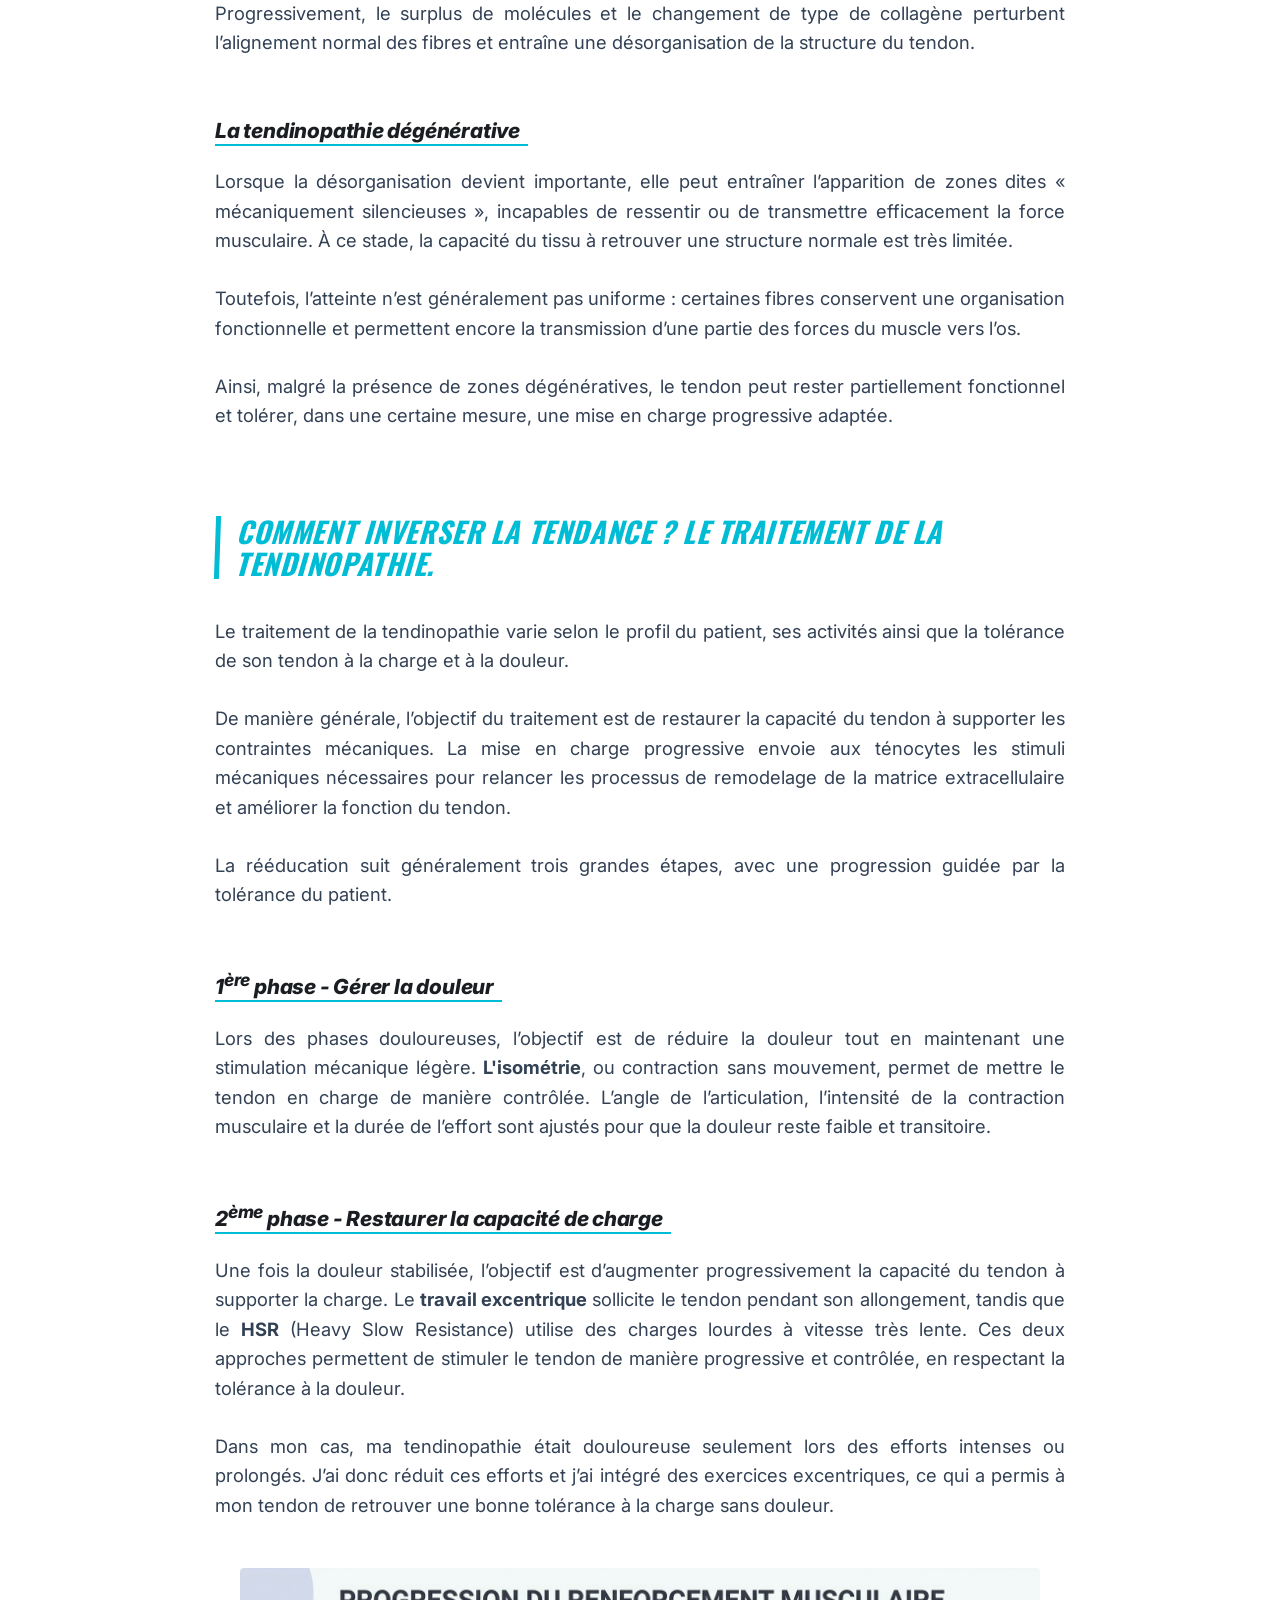
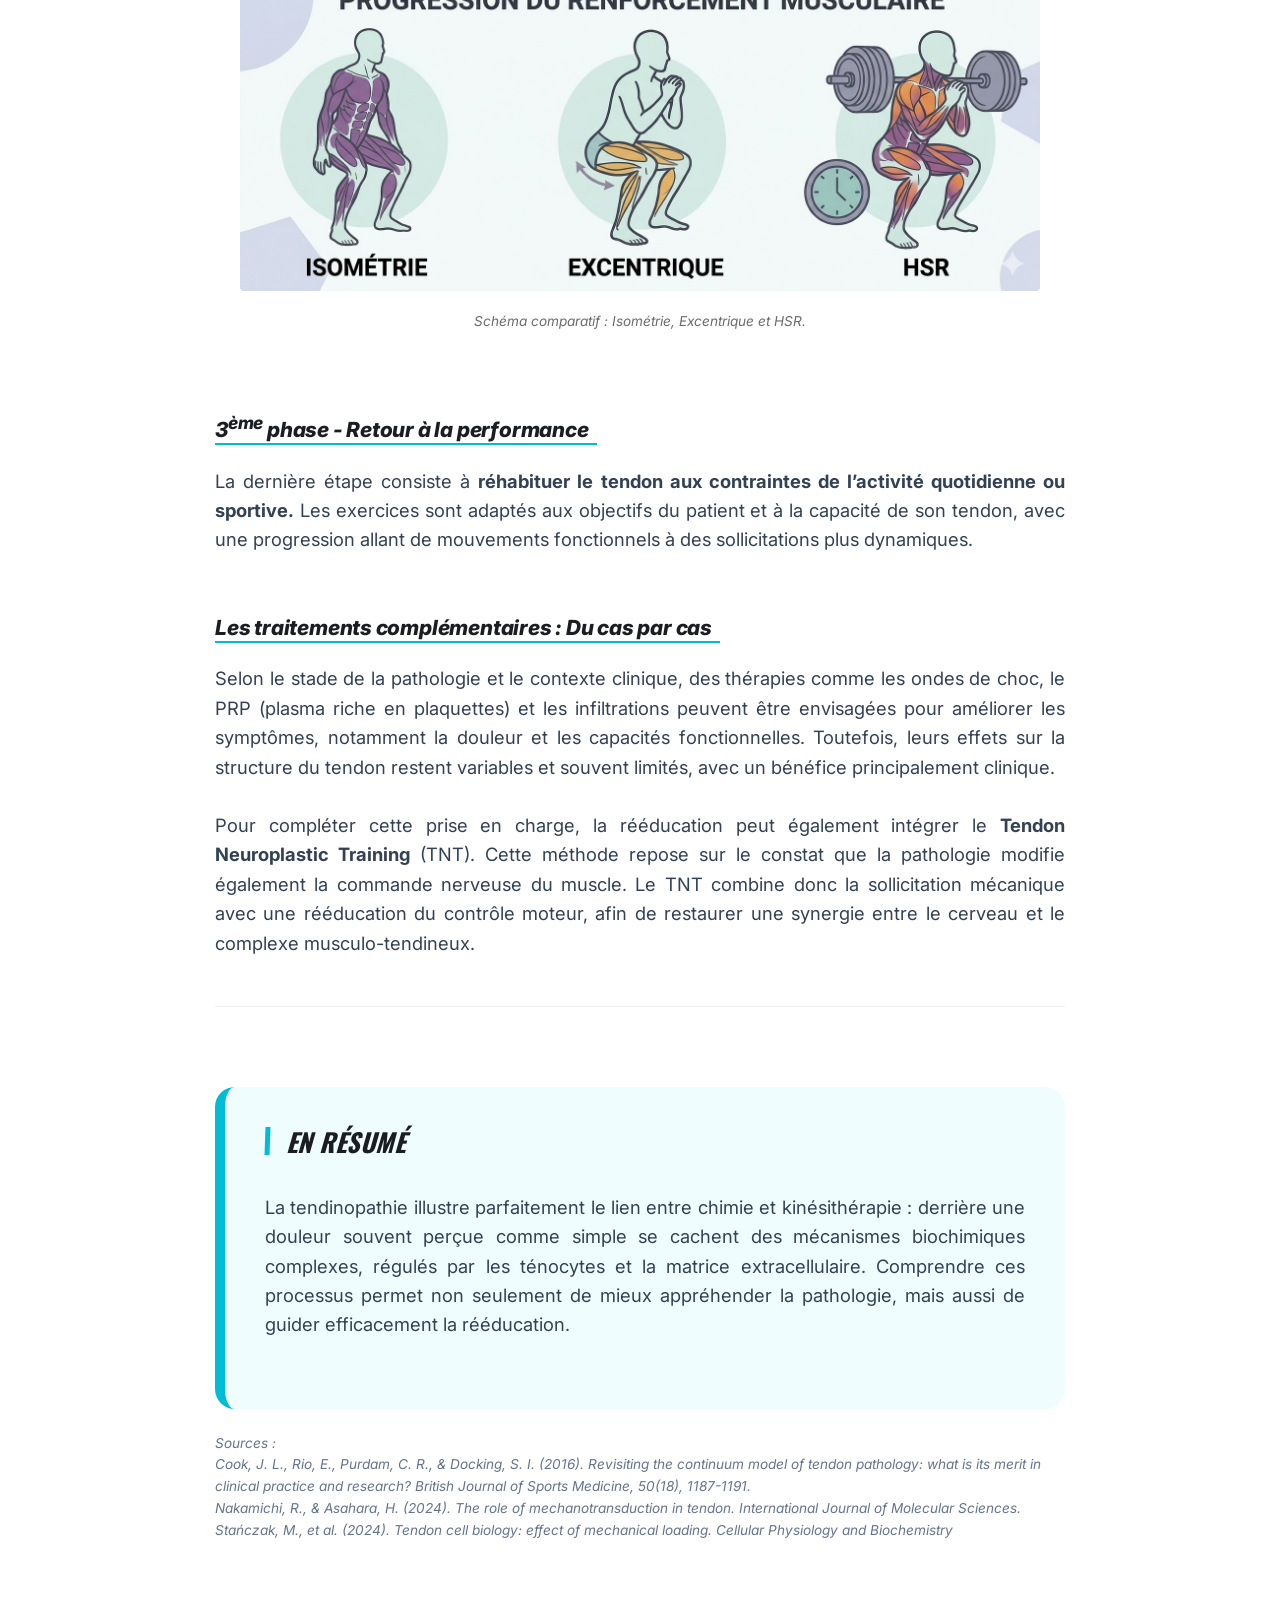
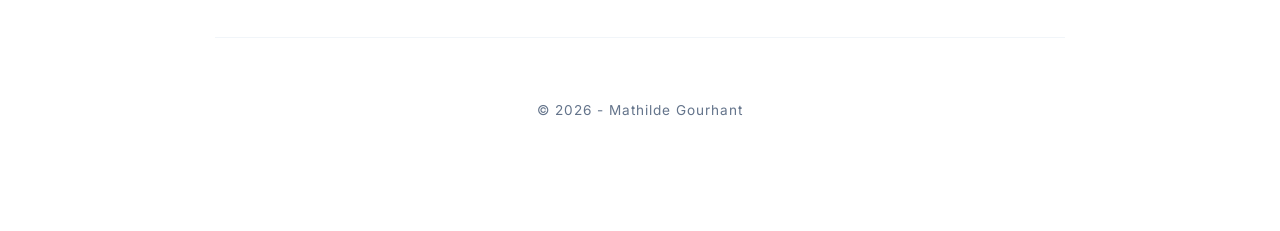
==== commit 2b504bee: "Add files via upload" ====
--- a/article-1.html
+++ b/article-1.html
@@ -26,12 +26,10 @@
         </div>
 
         <p>Lors de ma préparation à une course, j’ai été confrontée à une tendinite. Cette blessure m’a poussée à effectuer des recherches pour comprendre l’origine de ma douleur et identifier les
-          thérapies les plus efficaces pour favoriser une guérison rapide.</p>
-        
-        <p>Au fil de mes lectures, j’ai découvert que la tendinite, ou plus précisément la tendinopathie,
-            correspond à une altération cellulaire et structurelle.</p>
-        
-            <p>Cet exemple m’a semblé idéal pour illustrer le lien entre la kinésithérapie et la biochimie/chimie.</p>
+          thérapies les plus efficaces pour favoriser une guérison rapide. Au fil de mes lectures,
+          j’ai découvert que la tendinite, ou plus précisément la tendinopathie,
+            correspond à une altération cellulaire et structurelle.
+            Cet exemple m’a semblé idéal pour illustrer le lien entre la kinésithérapie et la biochimie/chimie.</p>
 
         <h2>Qu’est-ce qu’une tendinopathie ?</h2>
         
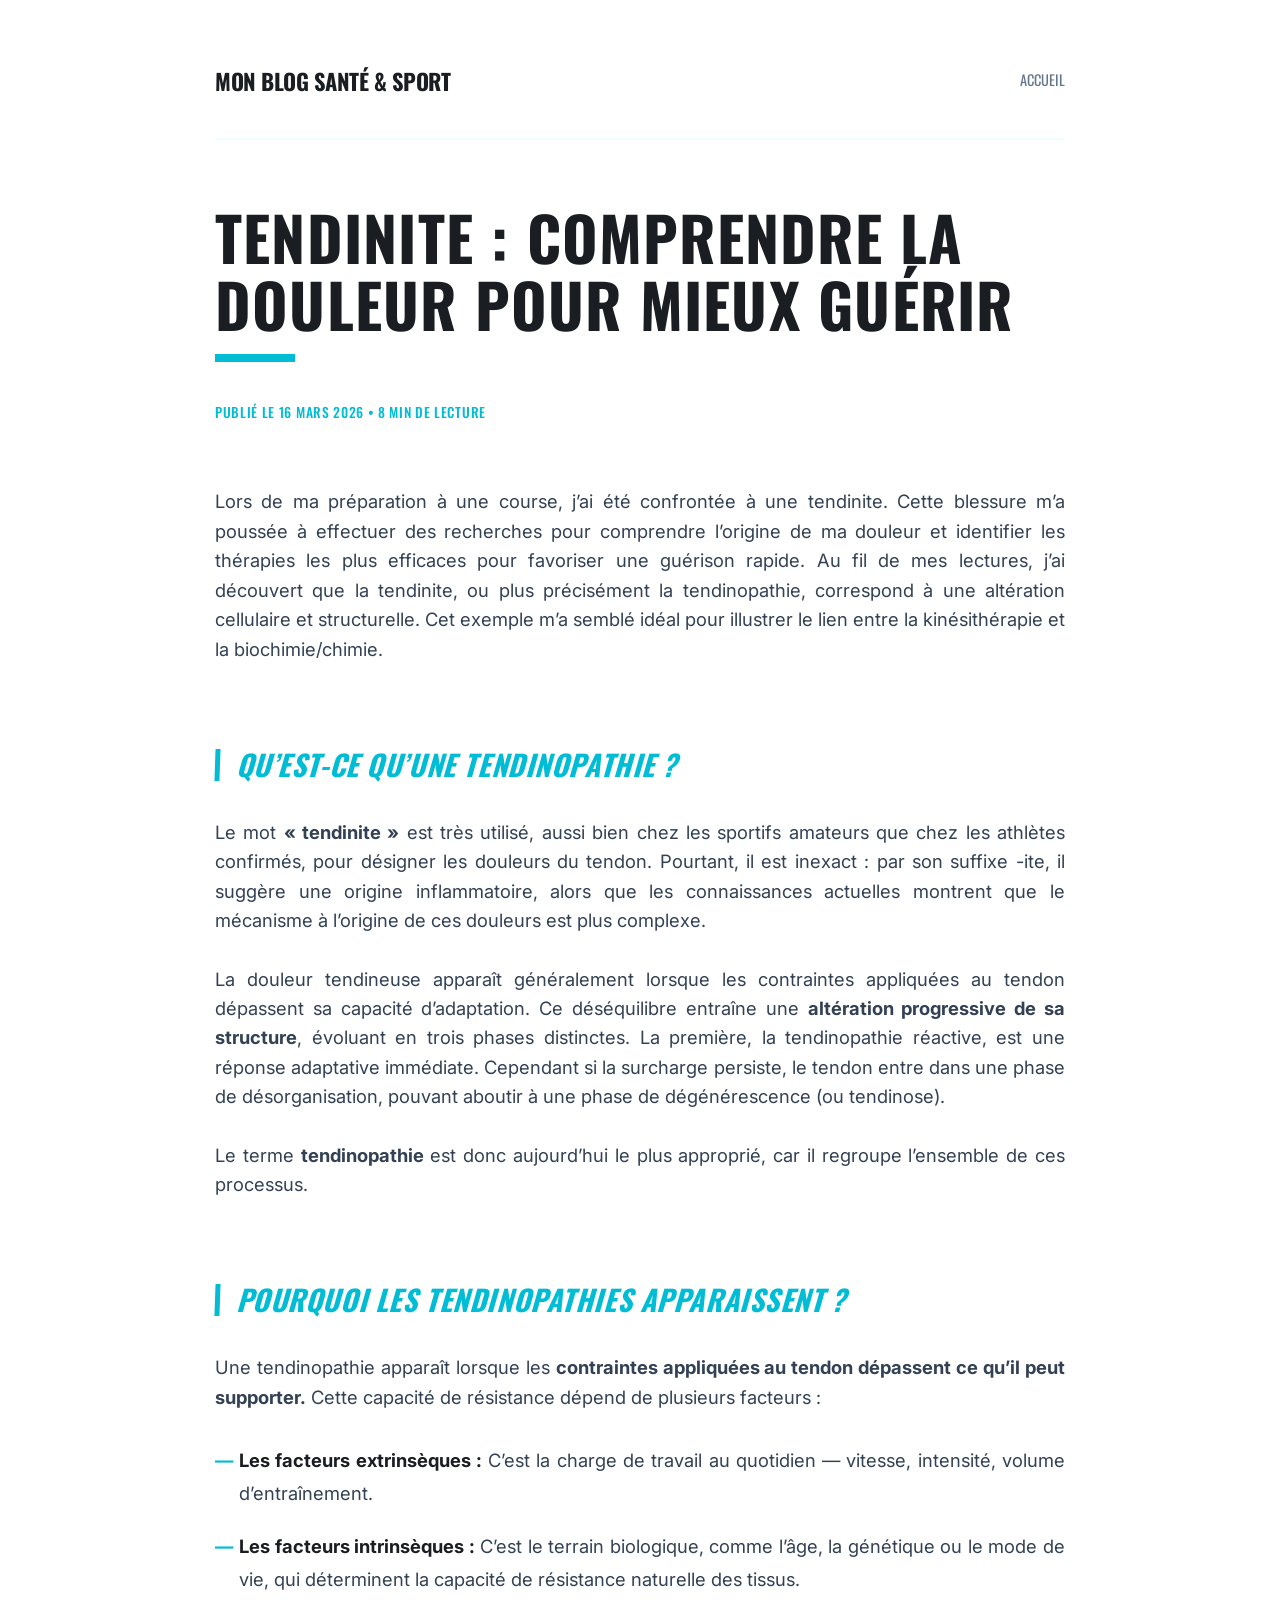
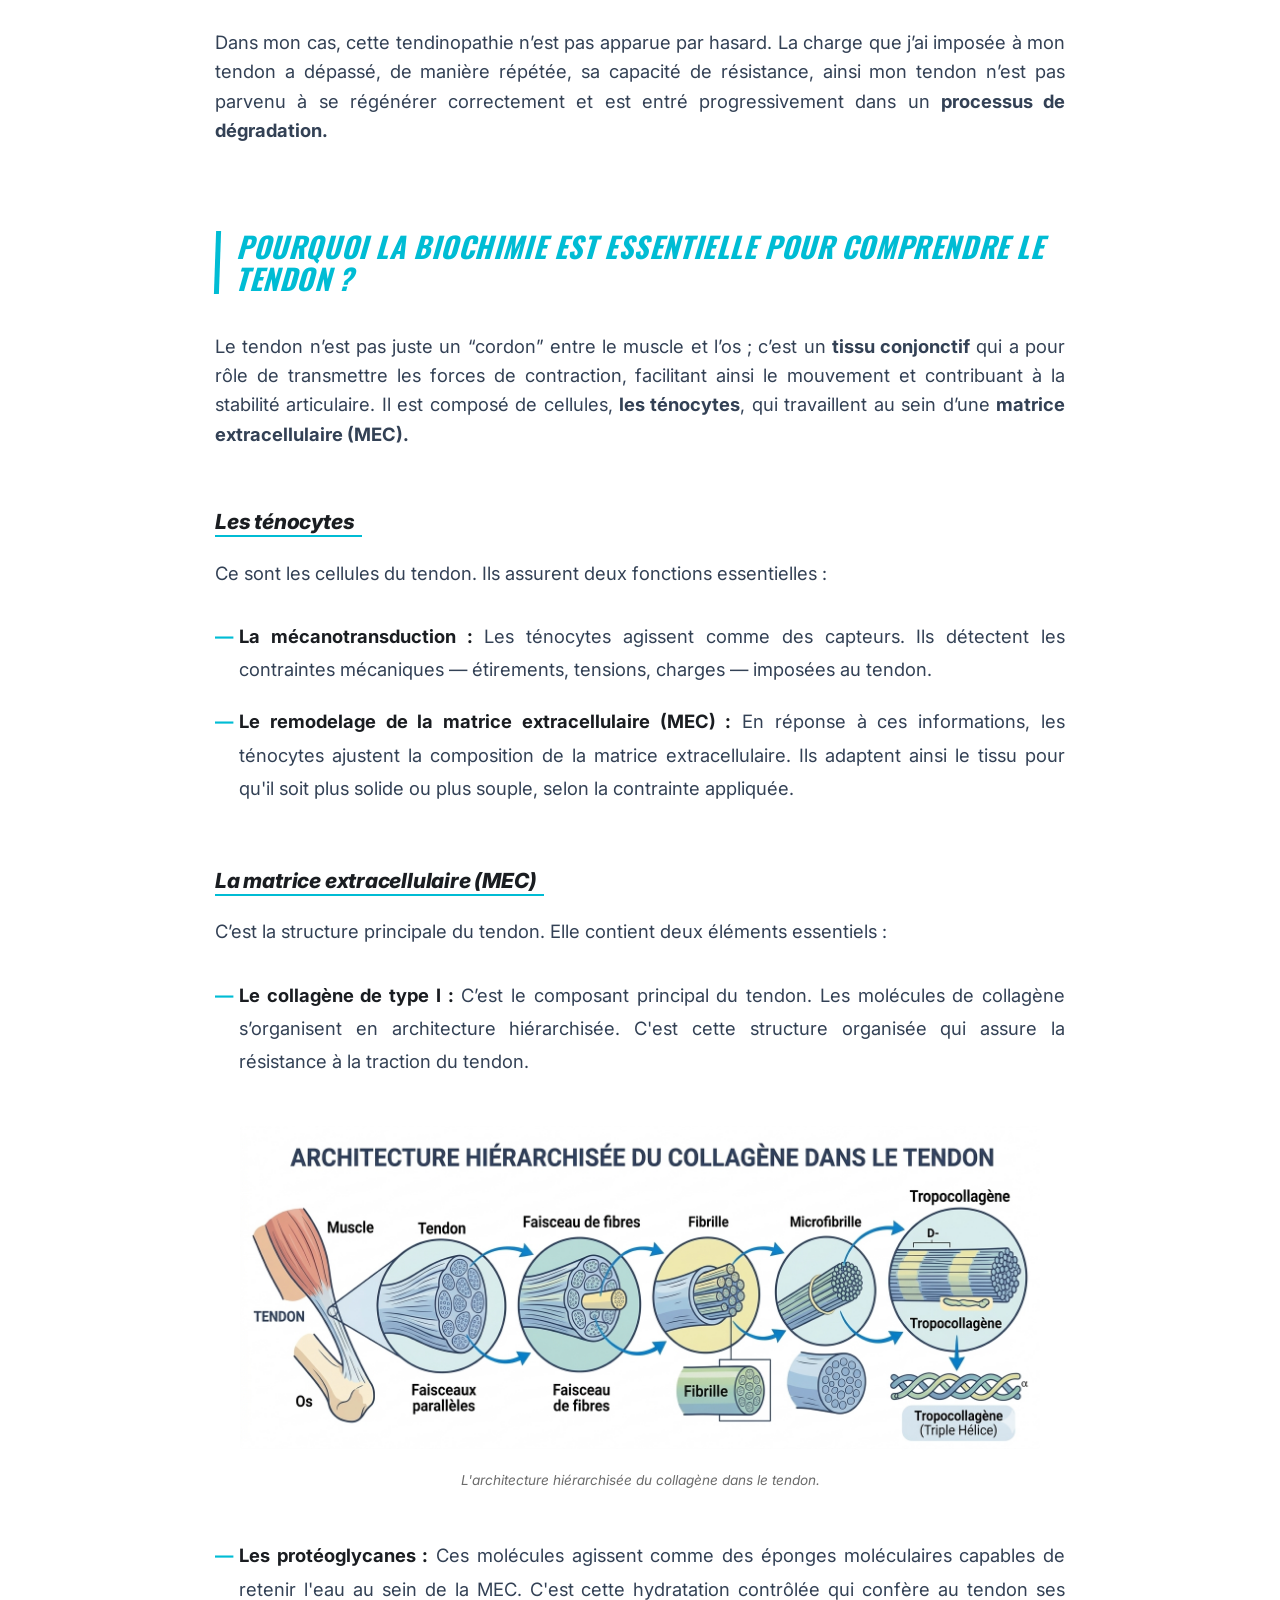
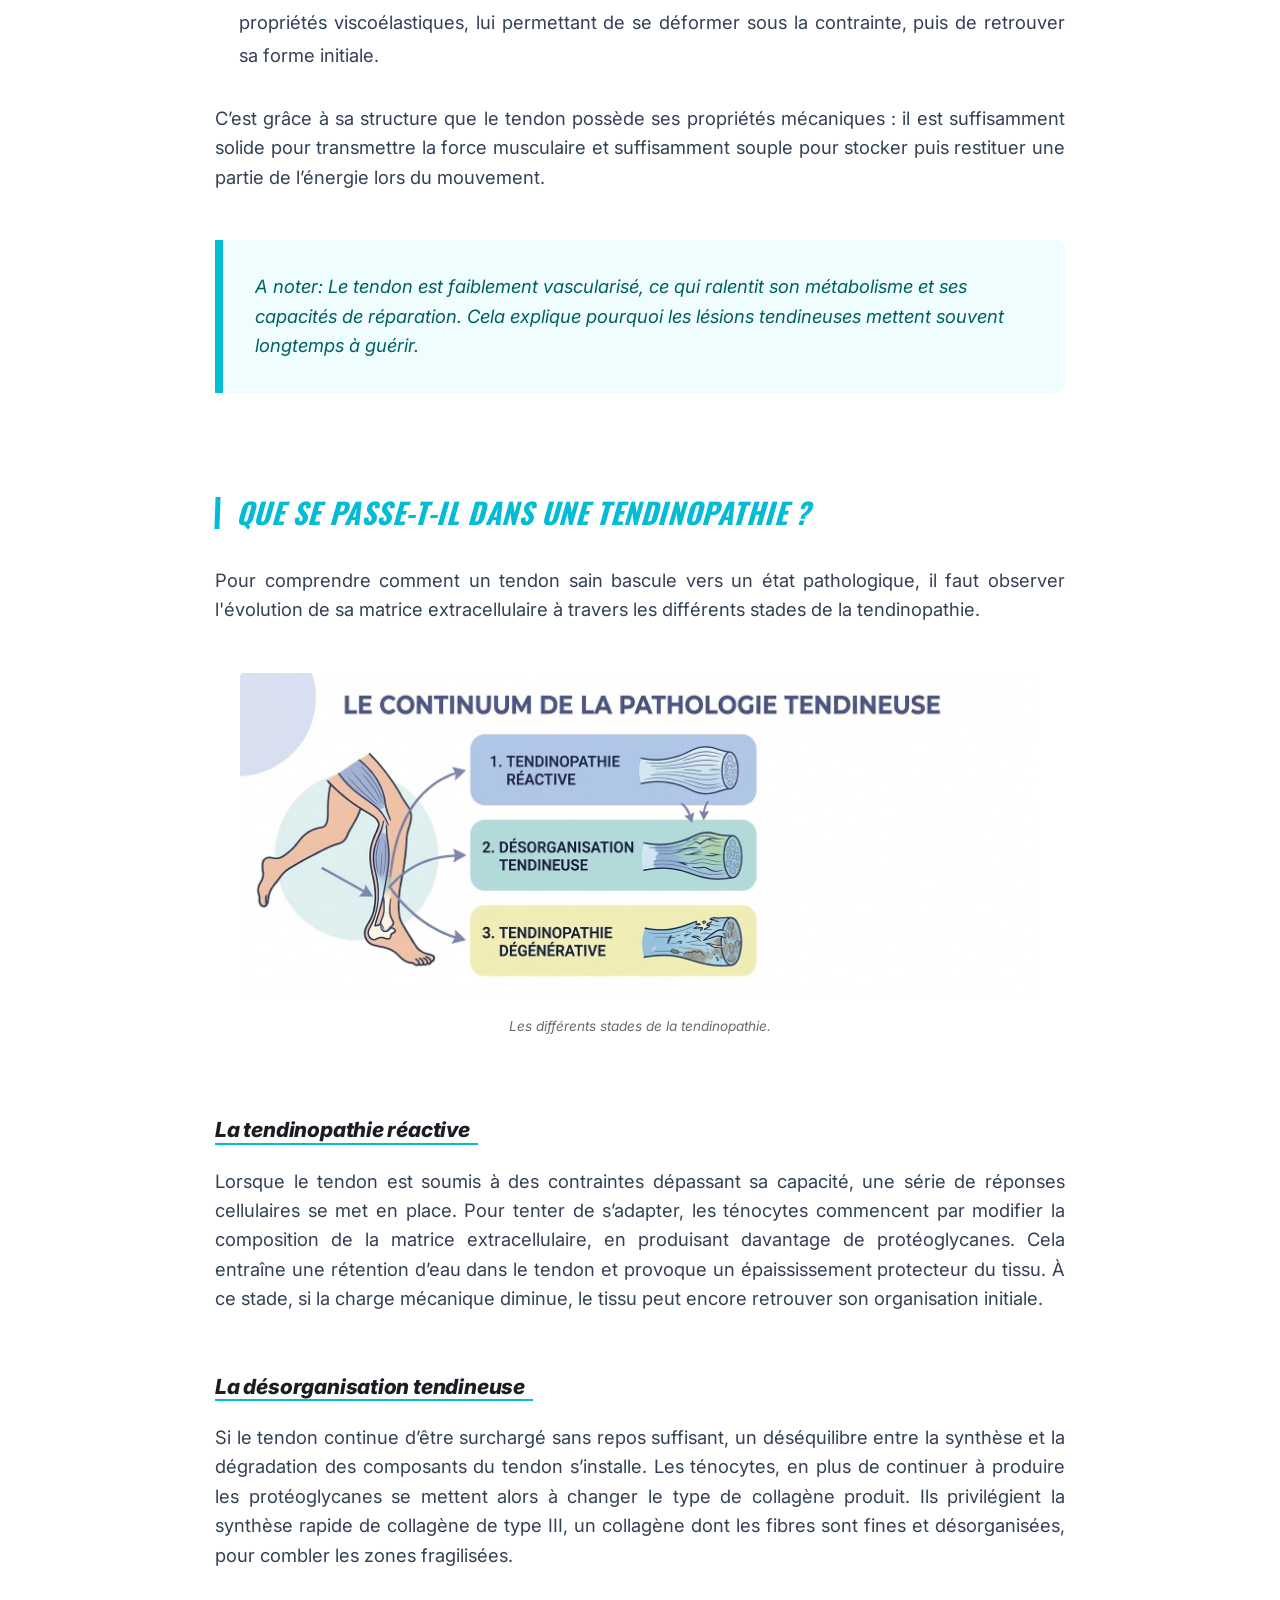
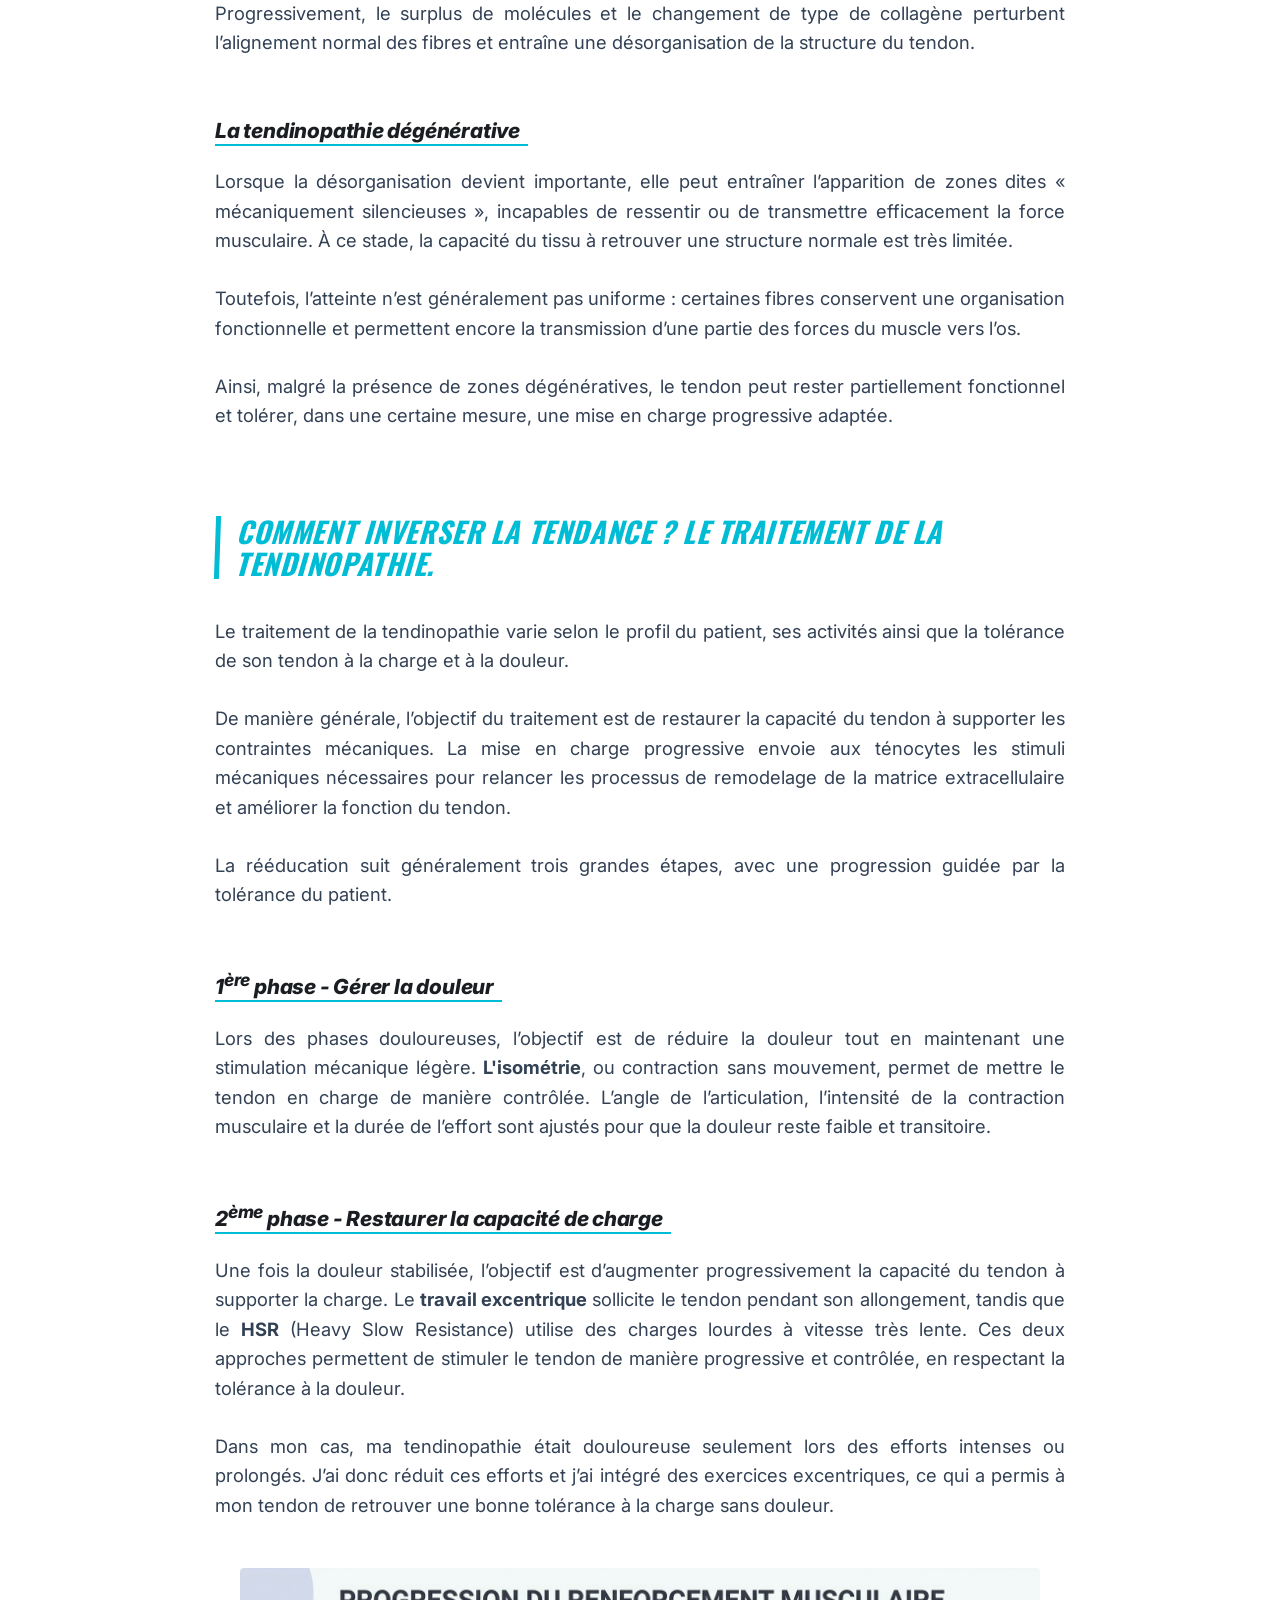
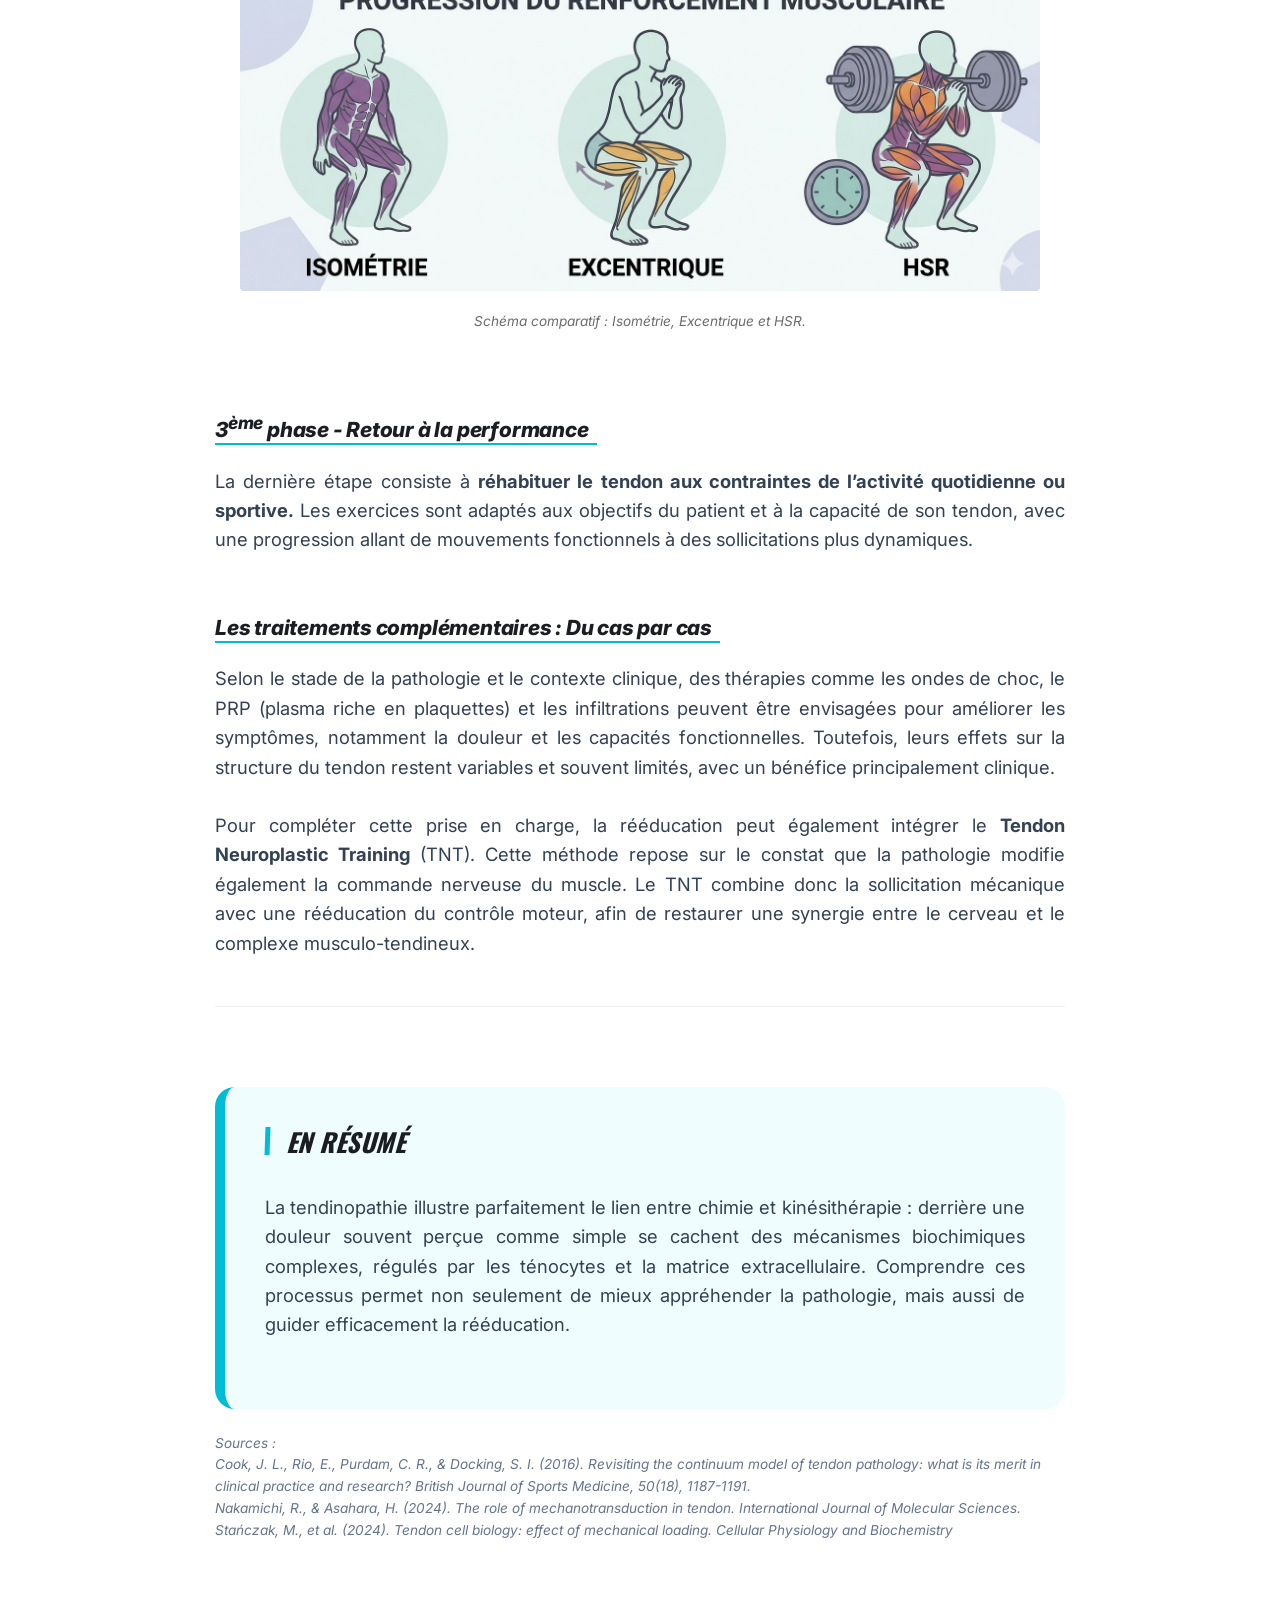
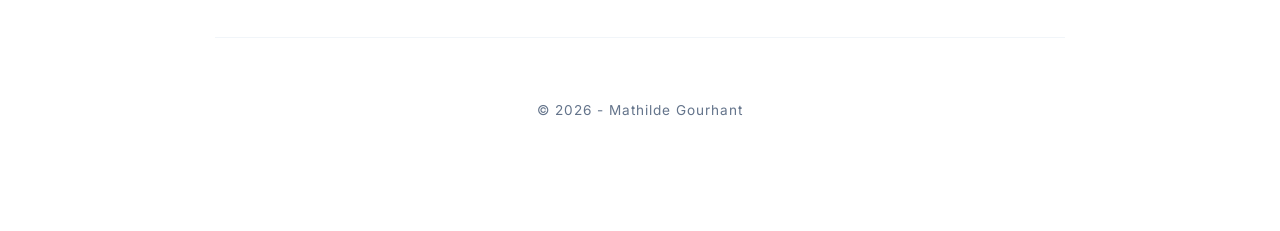
==== commit cb8910c1: "Add files via upload" ====
--- a/article-1.html
+++ b/article-1.html
@@ -102,7 +102,7 @@
             <figure style="margin: 3rem 0; text-align: center;">
                 <img src="image_1.png" alt="Le continuum de la pathologie tendineuse" style="width: 100%; max-width: 800px; height: auto; border-radius: 4px;">
                 <figcaption style="font-size: 0.85rem; color: #6B6B6B; margin-top: 0.8rem; font-style: italic;">
-                    tendineuse.Les différents stades de la tendinopathie.
+                    Les différents stades de la tendinopathie.
                 </figcaption>
             </figure>
         </figure>
--- a/style.css
+++ b/style.css
@@ -257,3 +257,123 @@
     padding-right: 0.5rem;
 }
 
+
+
+/* --- STYLE NEWSLETTER --- */
+.newsletter-box {
+    background-color: var(--text-color); /* Fond sombre pour trancher */
+    color: white;
+    padding: 3rem;
+    border-radius: 20px;
+    margin: 4rem 0;
+    display: flex;
+    flex-direction: column;
+    align-items: center;
+    text-align: center;
+}
+
+.newsletter-box h3 {
+    font-family: var(--font-impact);
+    font-size: 2rem;
+    text-transform: uppercase;
+    font-style: italic;
+    color: var(--accent-blue);
+    margin-bottom: 0.5rem;
+    border: none; /* On enlève la bordure du h3 par défaut */
+}
+
+.newsletter-box p {
+    color: #cbd5e1;
+    margin-bottom: 2rem;
+}
+
+.newsletter-form {
+    display: flex;
+    gap: 10px;
+    width: 100%;
+    max-width: 500px;
+}
+
+.newsletter-form input {
+    flex: 1;
+    padding: 1rem;
+    border-radius: 8px;
+    border: none;
+    font-family: var(--font-body);
+}
+
+.newsletter-form button {
+    background-color: var(--accent-blue);
+    color: var(--text-color);
+    border: none;
+    padding: 0 2rem;
+    border-radius: 8px;
+    font-family: var(--font-impact);
+    text-transform: uppercase;
+    font-weight: 700;
+    cursor: pointer;
+    transition: transform 0.2s, background-color 0.2s;
+}
+
+.newsletter-form button:hover {
+    background-color: #00e5ff;
+    transform: scale(1.05);
+}
+
+/* --- AJUSTEMENT SECTION À PROPOS AVEC PHOTO --- */
+.about-container {
+    display: flex;
+    align-items: center;
+    gap: 2.5rem;
+}
+
+.about-photo {
+    width: 150px;
+    height: 150px;
+    border-radius: 50%; /* Photo ronde */
+    object-fit: cover;
+    border: 4px solid var(--accent-blue);
+    flex-shrink: 0;
+}
+
+/* Responsive pour mobile */
+@media (max-width: 600px) {
+    .about-container, .newsletter-form {
+        flex-direction: column;
+    }
+    .newsletter-form button {
+        padding: 1rem;
+    }
+}
+
+
+/* Style pour l'icône LinkedIn discrète */
+.linkedin-icon {
+    display: inline-flex;
+    align-items: center;
+    margin-left: 1.5rem;
+    transition: transform 0.2s ease, color 0.2s ease;
+    vertical-align: middle;
+}
+
+.linkedin-icon svg {
+    width: 20px; /* Taille discrète */
+    height: 20px;
+    fill: var(--meta-color); /* Couleur grise par défaut comme ton nav */
+    transition: fill 0.2s ease;
+}
+
+.linkedin-icon:hover svg {
+    fill: #0077b5; /* Bleu LinkedIn au survol */
+}
+
+.linkedin-icon:hover {
+    transform: translateY(-2px); /* Petit effet de levier au survol */
+}
+
+/* Ajustement pour le mobile */
+@media (max-width: 480px) {
+    header {
+        flex-direction: row; /* Garde l'alignement horizontal même sur petit écran */
+    }
+}
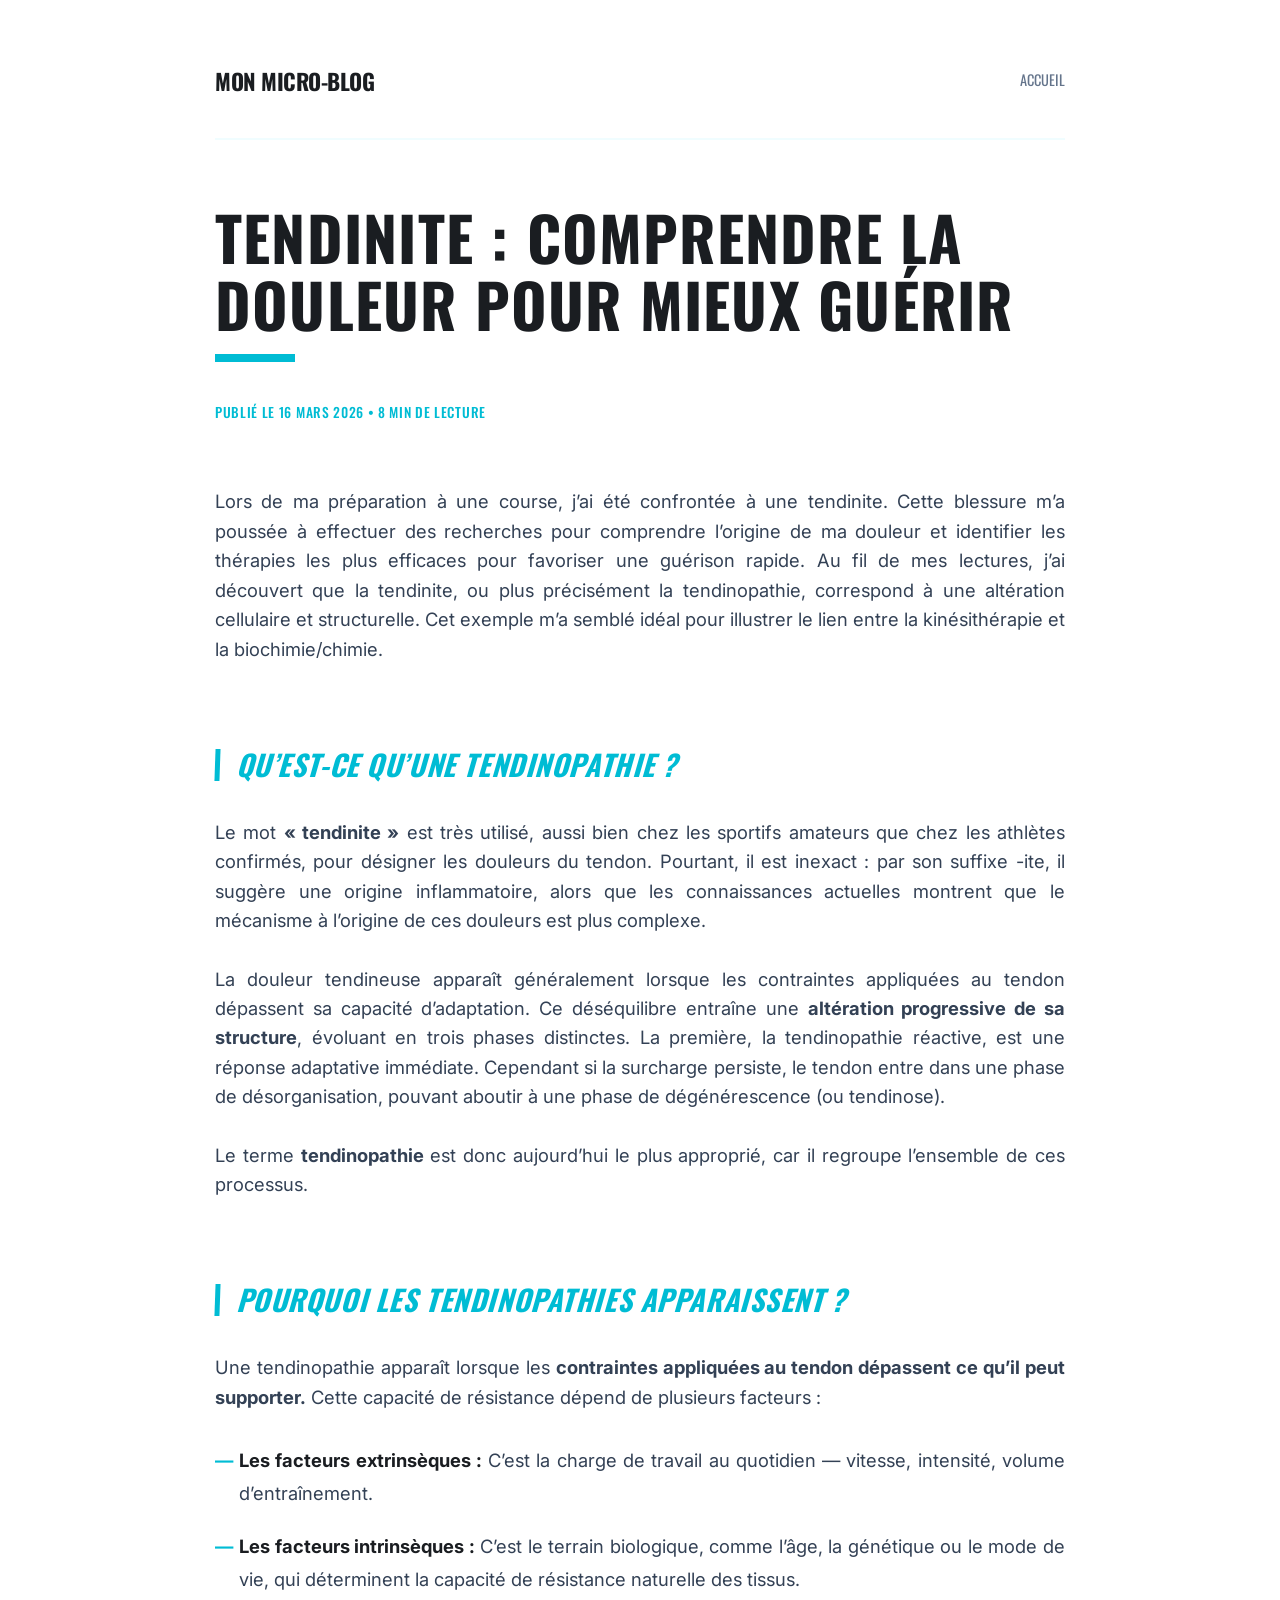
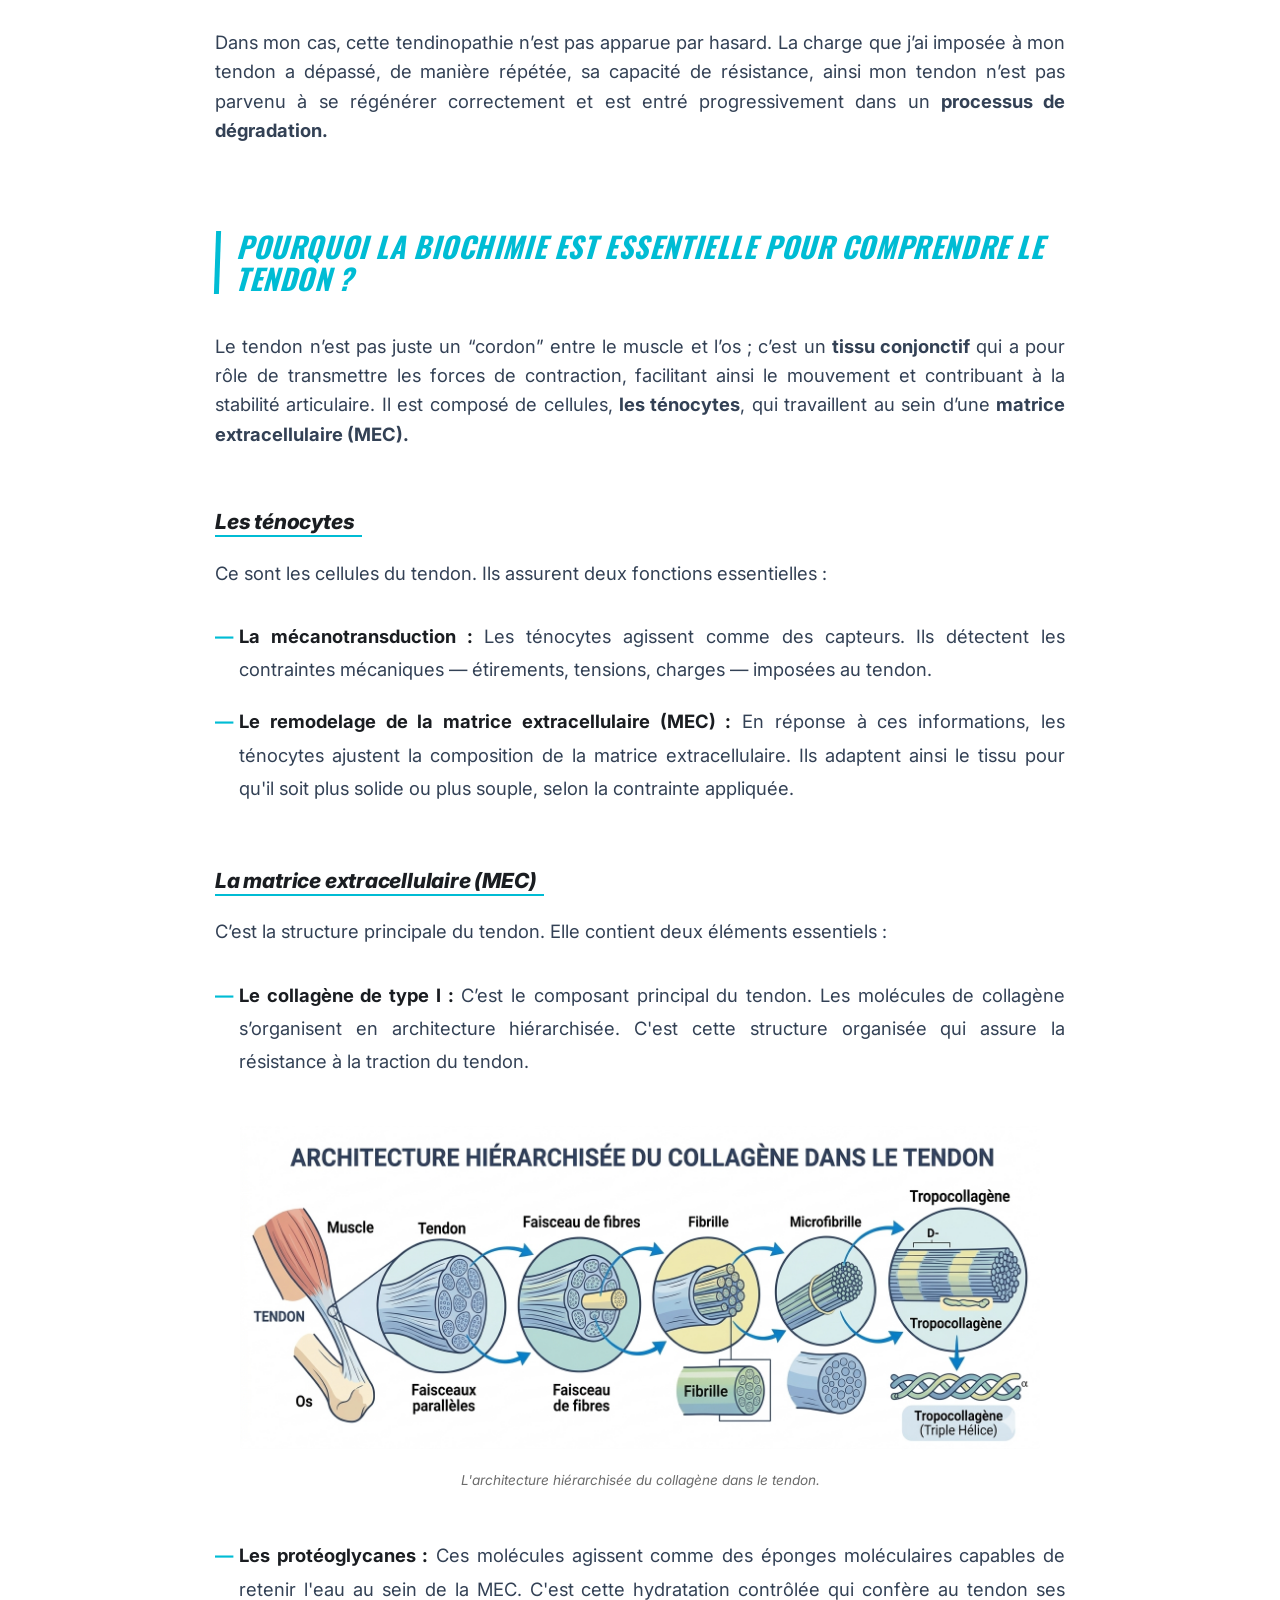
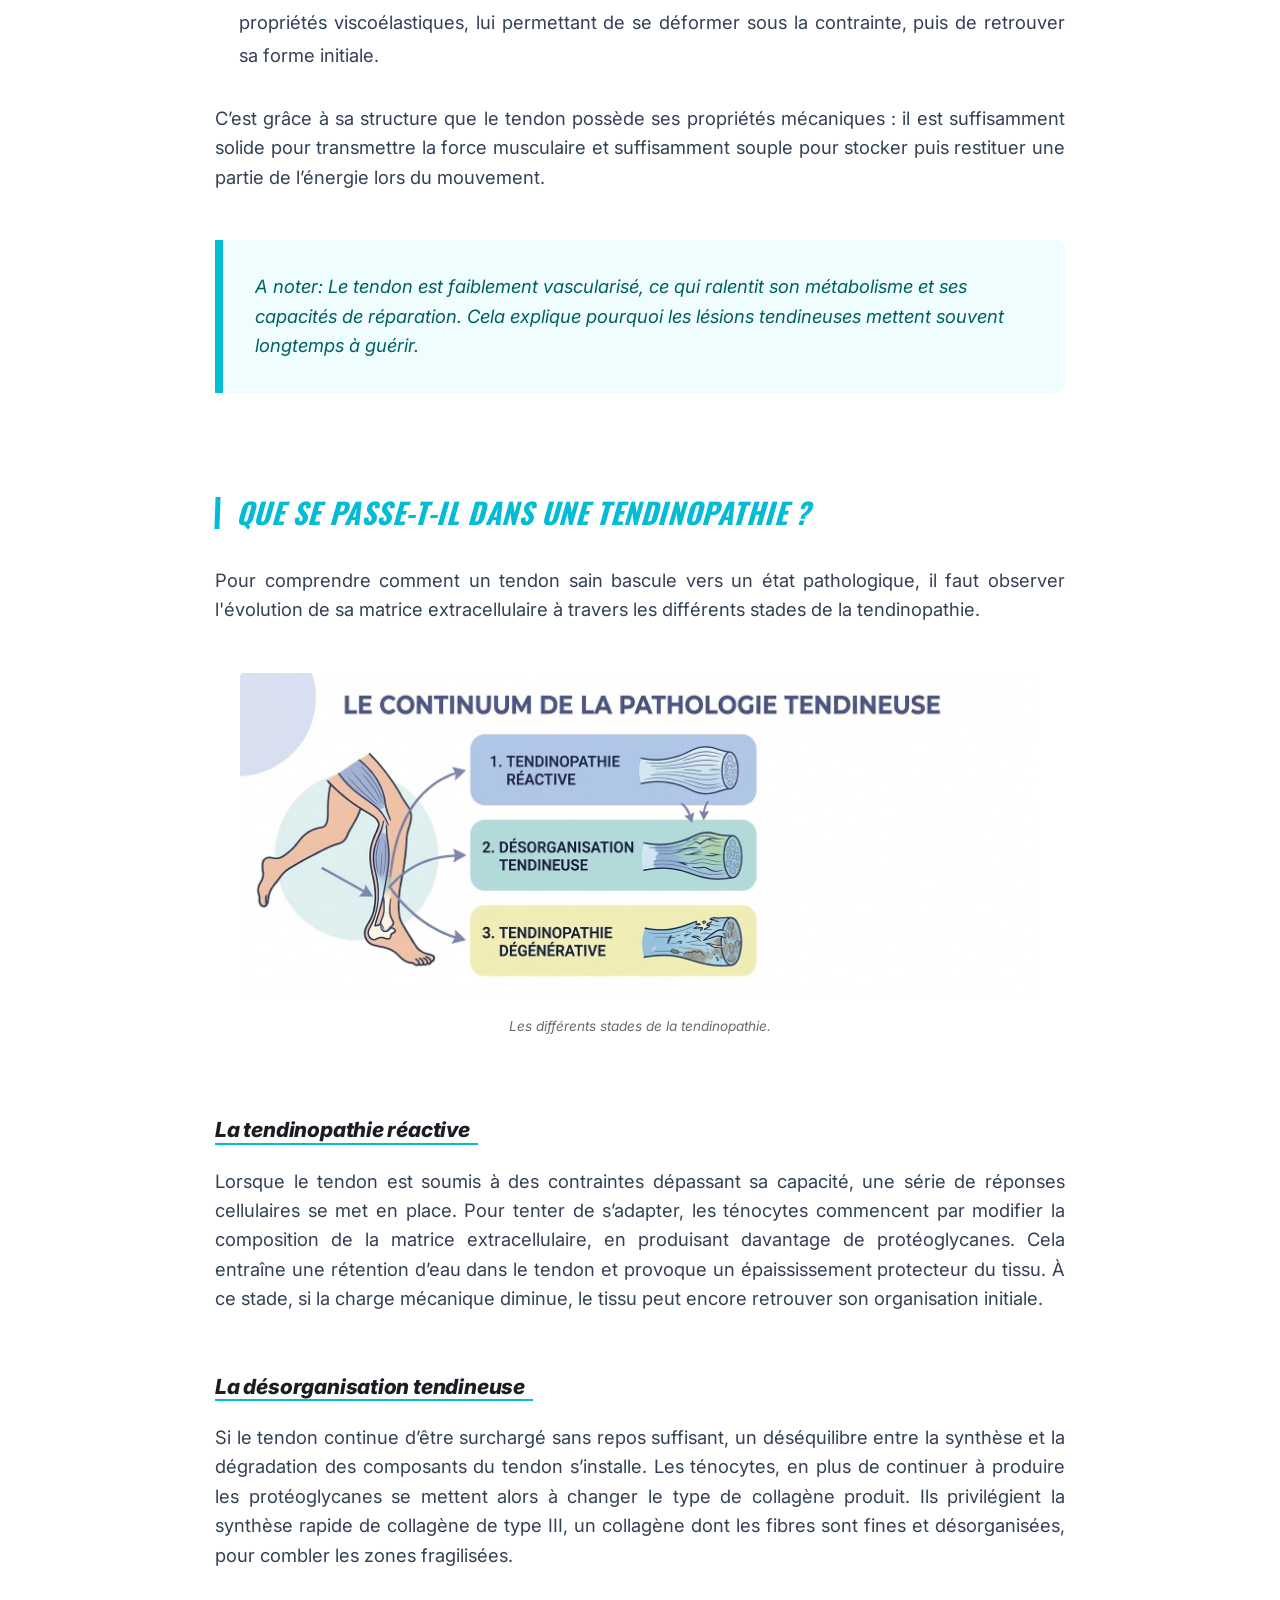
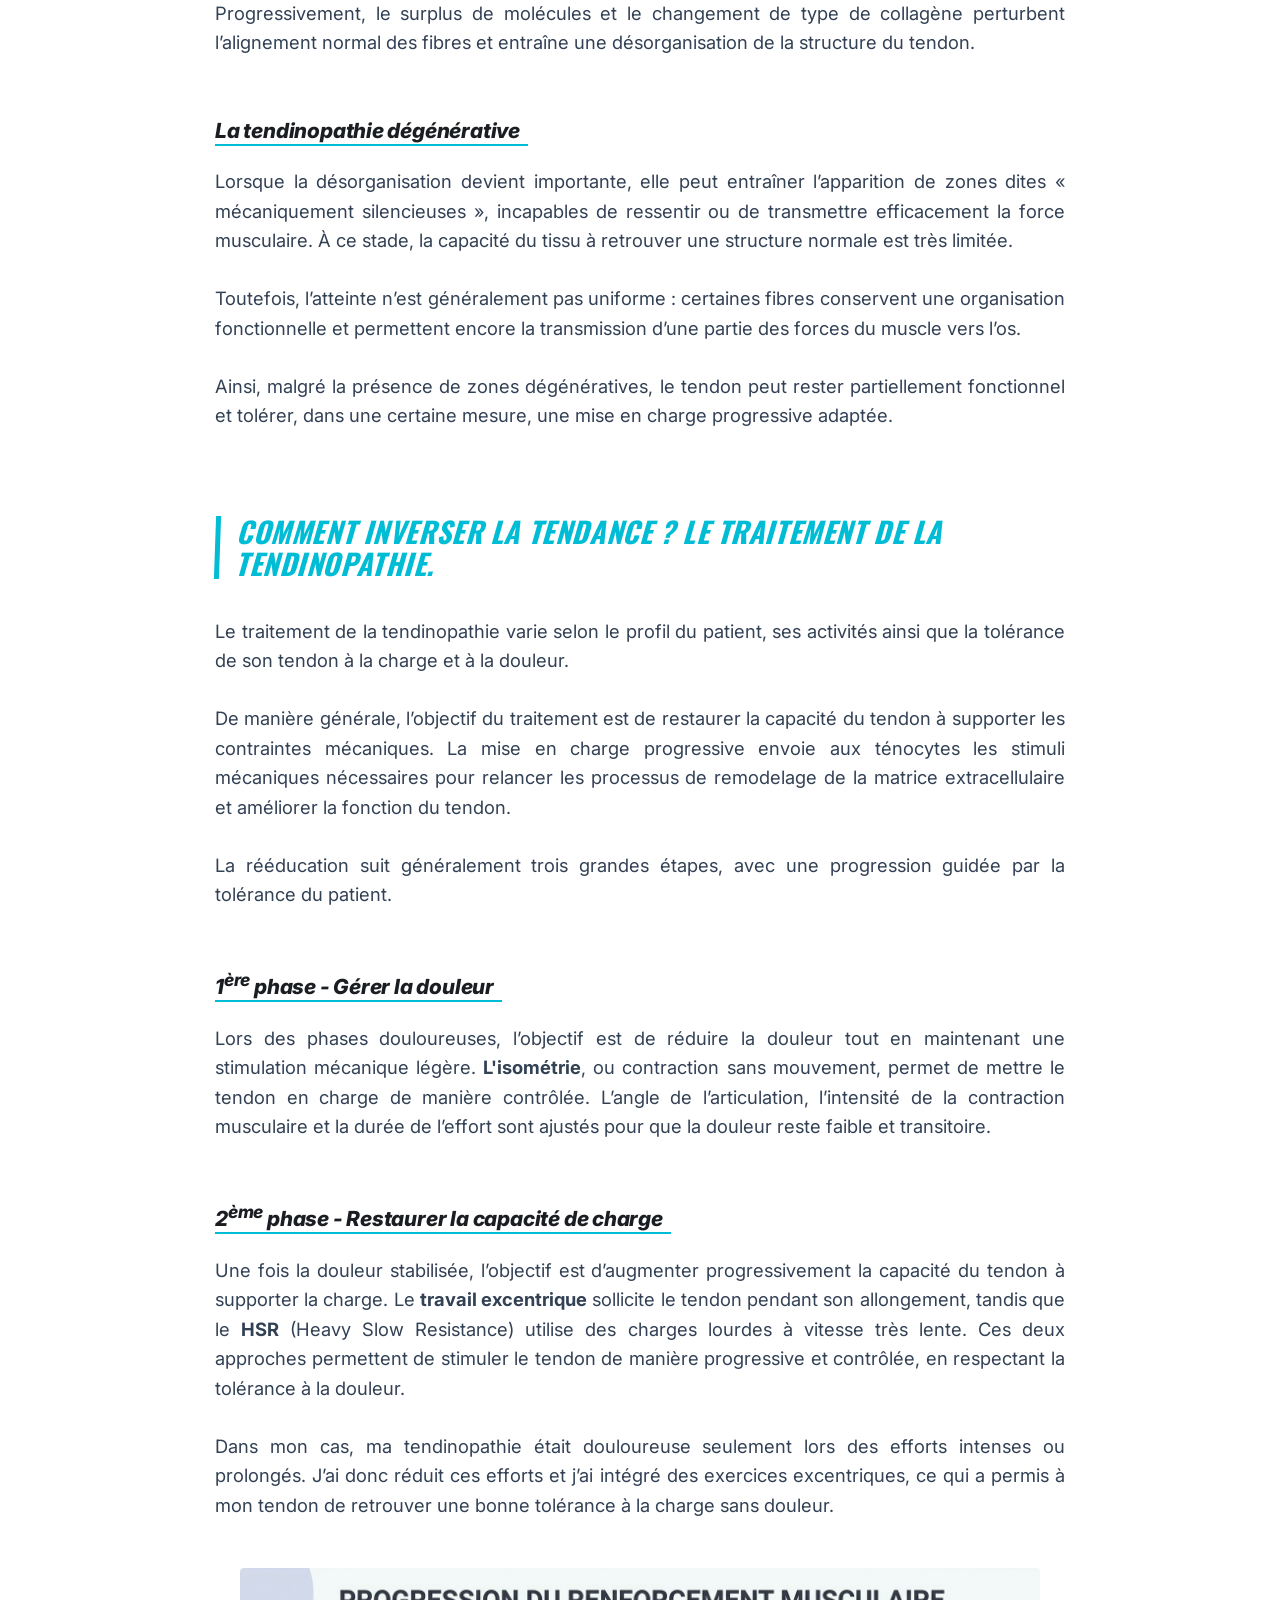
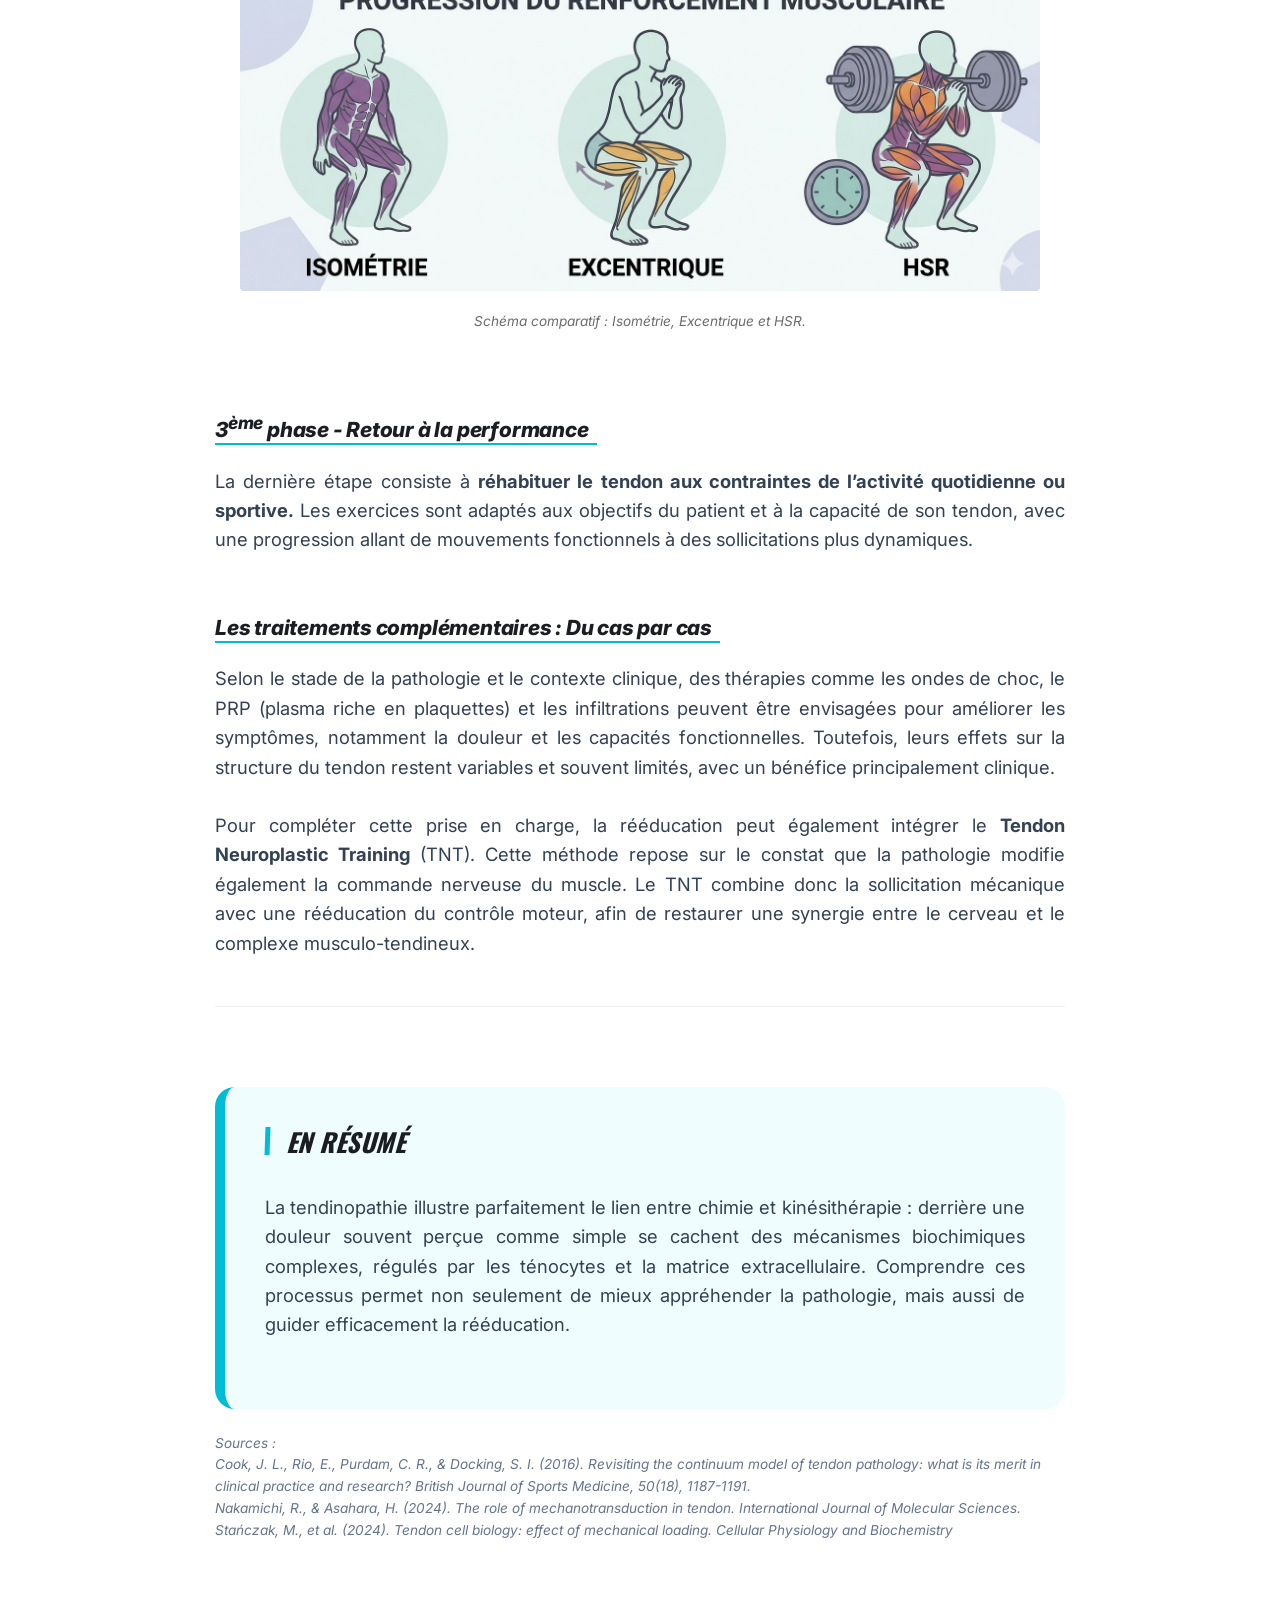
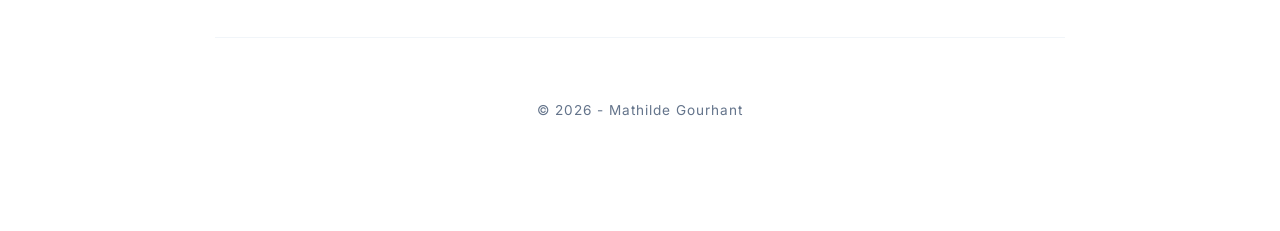
==== commit b828b77c: "Add files via upload" ====
--- a/article-1.html
+++ b/article-1.html
@@ -13,7 +13,7 @@
 
 <div class="container">
     <header>
-        <h1><a href="index.html">Mon Blog Santé & Sport</a></h1>
+        <h1><a href="index.html">Mon Micro-Blog</a></h1>
         <nav>
             <a href="index.html">Accueil</a>
         </nav>
